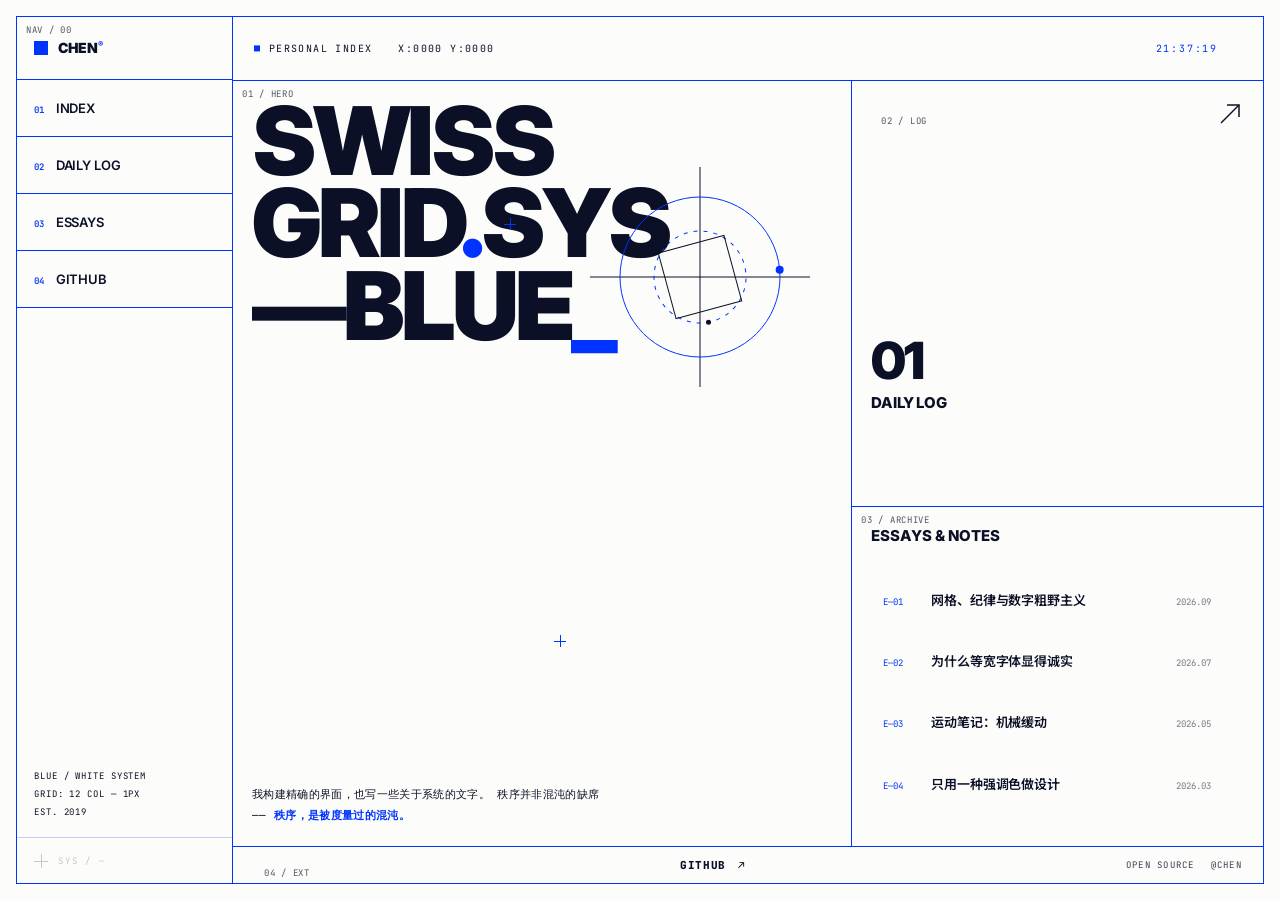
==== index.html @ f245bb9b "Add files via upload" ====
<!DOCTYPE html>
<html lang="zh-CN">
<head>
<meta charset="UTF-8">
<meta name="viewport" content="width=device-width, initial-scale=1.0">
<title>INDEX — BLUE/WHITE SYSTEM</title>
<link rel="preconnect" href="https://fonts.googleapis.com">
<link rel="preconnect" href="https://fonts.gstatic.com" crossorigin>
<link href="https://fonts.googleapis.com/css2?family=Inter:wght@400;600;800;900&family=JetBrains+Mono:wght@400;500;700&family=Noto+Sans+SC:wght@400;500;700&display=swap" rel="stylesheet">
<style>
/* ============ TOKENS ============ */
:root{
  --bg:#FCFCFA;
  --ink:#0B1026;
  --blue:#0033FF;
  --blue-dim:rgba(0,51,255,.08);
  --red:#FF2211;
  --black:#050505;
  --ease-main:cubic-bezier(0.76, 0, 0.24, 1);
  --ease-out:cubic-bezier(0.22, 1, 0.36, 1);
  --ease-mech:cubic-bezier(0.85, 0, 0.15, 1);
  --mono:'JetBrains Mono', ui-monospace, monospace;
  --sans:'Inter', 'Noto Sans SC', 'Helvetica Neue', Helvetica, Arial, sans-serif;
}
*{margin:0;padding:0;box-sizing:border-box;border-radius:0!important;box-shadow:none!important}
html,body{height:100%}
body{
  background:var(--bg);
  color:var(--ink);
  font-family:var(--sans);
  -webkit-font-smoothing:antialiased;
  overflow:hidden;
  height:100vh;
  height:100dvh;
  cursor:crosshair;
}
::selection{background:var(--blue);color:#fff}

/* ============ CURSOR CROSS ============ */
.cursor-cross{
  position:fixed;top:0;left:0;width:18px;height:18px;z-index:999;
  pointer-events:none;opacity:0;transition:opacity .4s var(--ease-out);
}
.cursor-cross svg{width:100%;height:100%;display:block}
body.mouse-live .cursor-cross{opacity:.9}

/* ============ GRID SHELL ============ */
.shell{
  position:fixed;inset:0;
  display:grid;
  grid-template-columns:216px repeat(10,1fr);
  grid-template-rows:64px 1.25fr 1fr 38px;
  padding:16px;
}
.cell{position:relative;padding:20px;overflow:hidden}
.cell::before,.cell::after,
.frame::before,.frame::after{
  content:"";position:absolute;background:var(--blue);z-index:2;pointer-events:none;
}
.cell::before{top:0;left:0;right:0;height:1px;transform:scaleX(0);transform-origin:left center}
.cell::after{top:0;left:0;bottom:0;width:1px;transform:scaleY(0);transform-origin:center top}
.lines-in .cell::before{animation:drawX .7s var(--ease-main) forwards;animation-delay:var(--dx,0s)}
.lines-in .cell::after{animation:drawY .7s var(--ease-main) forwards;animation-delay:var(--dy,.15s)}
@keyframes drawX{to{transform:scaleX(1)}}
@keyframes drawY{to{transform:scaleY(1)}}
.frame{position:fixed;inset:16px;pointer-events:none;z-index:3;display:none}
.frame::before{top:0;right:0;bottom:0;width:1px;transform:scaleY(0);transform-origin:center top;animation:drawY .8s var(--ease-main) 1s forwards}
.frame::after{left:0;right:0;bottom:0;height:1px;transform:scaleX(0);transform-origin:left center;animation:drawX .8s var(--ease-main) 1.1s forwards}
.lines-in .frame{display:block}

/* micro monospace corner tags */
.tag{
  position:absolute;top:8px;left:10px;z-index:4;
  font-family:var(--mono);font-size:9px;letter-spacing:.08em;
  color:var(--ink);opacity:.7;pointer-events:none;text-transform:uppercase;
}
.tag.tr{left:auto;right:10px}
.tag.bl{top:auto;bottom:8px}

/* ============ TEXT REVEAL ============ */
.reveal{display:block;clip-path:inset(0 0 100% 0);transform:translateY(24px);opacity:0}
.lines-in .reveal{animation:revealUp .9s var(--ease-out) forwards;animation-delay:var(--rd,1.1s)}
@keyframes revealUp{to{clip-path:inset(0 0 -10% 0);transform:translateY(0);opacity:1}}

/* ============ SIDEBAR NAV ============ */
.side{grid-column:1/2;grid-row:1/5;display:flex;flex-direction:column;padding:0}
.side-logo{
  height:64px;display:flex;align-items:center;gap:10px;padding:0 18px;
  position:relative;border-bottom:1px solid var(--blue);
}
.side-logo .mark{width:14px;height:14px;background:var(--blue);animation:spin 8s var(--ease-mech) infinite}
@keyframes spin{0%{transform:rotate(0)}50%{transform:rotate(180deg)}100%{transform:rotate(360deg)}}
.side-logo .name{font-weight:900;font-size:14px;letter-spacing:-.02em}
.side-logo .name sup{font-size:8px;color:var(--blue)}
.side nav{flex:1;display:flex;flex-direction:column}
.side nav a,.side nav button{
  position:relative;display:flex;align-items:baseline;gap:12px;
  padding:20px 18px;text-decoration:none;color:var(--ink);
  font-size:13px;font-weight:600;letter-spacing:-.01em;text-transform:uppercase;
  border-bottom:1px solid var(--blue);background-color:transparent;border-top:none;border-left:none;border-right:none;
  cursor:pointer;text-align:left;font-family:var(--sans);
  transition:color .5s var(--ease-main),padding-left .55s var(--ease-main);
}
.side nav a::before,.side nav button::before{
  content:"";position:absolute;inset:0;background:var(--blue);z-index:0;
  clip-path:polygon(0 0,0 0,0 100%,0 100%);
  transition:clip-path .55s var(--ease-main);
}
.side nav a:hover,.side nav button:hover{color:#fff;padding-left:30px}
.side nav a:hover::before,.side nav button:hover::before{clip-path:polygon(0 0,100% 0,100% 100%,0 100%)}
.side nav .n{font-family:var(--mono);font-size:9px;color:var(--blue);position:relative;z-index:1;transition:color .5s var(--ease-main)}
.side nav a:hover .n,.side nav button:hover .n{color:#fff}
.side nav .t{position:relative;z-index:1;flex:1}
.side nav .a{
  position:relative;z-index:1;font-family:var(--mono);font-size:11px;
  transform:translate(-6px,6px);opacity:0;transition:transform .55s var(--ease-main),opacity .4s var(--ease-main);
}
.side nav a:hover .a,.side nav button:hover .a{transform:translate(0,0);opacity:1}
.side-meta{
  padding:16px 18px;font-family:var(--mono);font-size:9px;letter-spacing:.1em;
  line-height:2;text-transform:uppercase;opacity:.55;
}

/* hidden lock trigger — bottom-left corner */
.lock-hidden{
  display:flex;align-items:center;gap:10px;width:100%;
  padding:16px 18px;background:transparent;border:none;border-top:1px solid var(--blue);
  cursor:pointer;opacity:.22;transition:opacity .45s var(--ease-main);
  font-family:var(--mono);font-size:9px;letter-spacing:.2em;color:var(--ink);text-transform:uppercase;
}
.lock-hidden .lh-cross{width:14px;height:14px;position:relative;transition:transform .6s var(--ease-main)}
.lock-hidden .lh-cross::before,.lock-hidden .lh-cross::after{content:"";position:absolute;background:var(--ink)}
.lock-hidden .lh-cross::before{left:50%;top:0;bottom:0;width:1px}
.lock-hidden .lh-cross::after{top:50%;left:0;right:0;height:1px}
.lock-hidden:hover{opacity:1}
.lock-hidden:hover .lh-cross{transform:rotate(45deg)}
.lock-hidden .lh-word::after{content:"SYS / —"}
.lock-hidden:hover .lh-word::after{content:"ENTER?"}

/* ============ HEADER ============ */
.hdr{grid-column:2/12;grid-row:1/2;display:flex;align-items:center;justify-content:space-between;padding:0 22px}
.hdr .h-left{font-family:var(--mono);font-size:10px;letter-spacing:.14em;text-transform:uppercase;display:flex;gap:26px;align-items:center}
.hdr .h-left i{font-style:normal;color:var(--blue)}
.hdr .clock{font-family:var(--mono);font-size:10px;letter-spacing:.18em;color:var(--blue)}
.hdr .sq{width:8px;height:8px;background:var(--blue);display:inline-block;animation:spin 6s var(--ease-mech) infinite}

/* ============ HERO ============ */
.hero{grid-column:2/8;grid-row:2/4;display:flex;flex-direction:column;justify-content:space-between}
.hero h1{
  font-size:clamp(52px,7.4vw,116px);
  font-weight:900;line-height:.87;letter-spacing:-.04em;text-transform:uppercase;
}
.hero h1 .b{color:var(--blue)}
.hero .manifesto{font-family:var(--mono);font-size:11px;line-height:1.9;letter-spacing:.03em;max-width:360px;text-transform:uppercase}
.hero .manifesto b{color:var(--blue)}
.hero-geo{position:absolute;right:5%;top:10%;width:240px;height:240px;z-index:1;pointer-events:none}
.hero-geo svg{width:100%;height:100%;overflow:visible}
.hero .deco-cross{position:absolute;width:12px;height:12px;z-index:1;pointer-events:none;animation:spin 10s linear infinite}
.hero .deco-cross::before,.hero .deco-cross::after{content:"";position:absolute;background:var(--blue)}
.hero .deco-cross::before{left:50%;top:0;bottom:0;width:1px}
.hero .deco-cross::after{top:50%;left:0;right:0;height:1px}

/* ============ MODULE 01 : DAILY LOG ============ */
.mod{cursor:pointer;transition:color .55s var(--ease-main)}
.mod .wipe{
  position:absolute;inset:0;background:var(--blue);z-index:1;
  clip-path:polygon(0 100%,100% 100%,100% 100%,0 100%);
  transition:clip-path .6s var(--ease-main);
}
.mod:hover .wipe{clip-path:polygon(0 0,100% 0,100% 100%,0 100%)}
.mod:hover{color:#fff}
.mod:hover .tag{color:#fff;opacity:.9}
.mod:hover .mod-num{color:#fff}
.mod > *{position:relative;z-index:2}
.mod .mod-num{font-size:clamp(44px,4vw,64px);font-weight:900;letter-spacing:-.04em;line-height:1;transition:color .55s var(--ease-main)}
.mod h2{font-size:15px;font-weight:800;letter-spacing:-.01em;text-transform:uppercase;margin-top:6px}
.mod .preview{
  margin-top:14px;font-family:var(--mono);font-size:10px;line-height:2;letter-spacing:.04em;text-transform:uppercase;
  clip-path:inset(0 0 100% 0);opacity:0;transform:translateY(10px);
  transition:clip-path .55s var(--ease-main) .08s,opacity .5s var(--ease-main) .08s,transform .55s var(--ease-main) .08s;
}
.mod:hover .preview{clip-path:inset(0 0 -10% 0);opacity:.9;transform:translateY(0)}
.mod .preview i{font-style:normal;opacity:.6}
.mod .arrow{position:absolute;right:20px;top:20px;width:26px;height:26px;z-index:2;transition:transform .6s var(--ease-main)}
.mod:hover .arrow{transform:translate(6px,-6px)}
.mod .arrow svg{width:100%;height:100%}
.mod .arrow line,.mod .arrow polyline{stroke:currentColor}
.mod-daily{grid-column:8/12;grid-row:2/3}

/* ============ MODULE 02 : ESSAYS ============ */
.essays{grid-column:8/12;grid-row:3/4;display:flex;flex-direction:column}
.essays h2{font-size:15px;font-weight:800;text-transform:uppercase}
.essays ul{list-style:none;margin-top:12px;flex:1;display:flex;flex-direction:column;justify-content:space-evenly}
.essays li{
  position:relative;display:flex;align-items:baseline;gap:14px;
  padding:9px 12px;cursor:pointer;overflow:hidden;
  transition:transform .55s var(--ease-main);
}
.essays li::before{
  content:"";position:absolute;inset:0;background:var(--blue-dim);
  clip-path:polygon(0 0,0 0,0 100%,0 100%);
  transition:clip-path .5s var(--ease-main);
}
.essays li::after{
  content:"";position:absolute;top:0;bottom:0;right:0;width:6px;background:var(--blue);
  transform:translateX(100%);transition:transform .5s var(--ease-main);
}
.essays li:hover{transform:translateX(14px)}
.essays li:hover::before{clip-path:polygon(0 0,100% 0,100% 100%,0 100%)}
.essays li:hover::after{transform:translateX(0)}
.essays .no{font-family:var(--mono);font-size:9px;color:var(--blue);min-width:34px;position:relative;z-index:1}
.essays .ttl{font-size:13px;font-weight:600;letter-spacing:-.01em;flex:1;white-space:nowrap;overflow:hidden;text-overflow:ellipsis;position:relative;z-index:1}
.essays .dt{font-family:var(--mono);font-size:9px;opacity:.55;position:relative;z-index:1}
.essays .go{
  font-family:var(--mono);font-size:11px;color:var(--blue);position:relative;z-index:1;
  transform:translateX(8px);opacity:0;transition:transform .5s var(--ease-main),opacity .4s var(--ease-main);
}
.essays li:hover .go{transform:translateX(0);opacity:1}

/* ============ FOOTER : slim GitHub strip ============ */
.ftr{
  grid-column:2/12;grid-row:4/5;display:flex;align-items:center;justify-content:space-between;
  padding:0 22px;cursor:pointer;position:relative;overflow:hidden;
  text-decoration:none;color:var(--ink);transition:color .5s var(--ease-main);
}
.ftr .wipe{
  position:absolute;inset:0;background:var(--blue);z-index:1;
  clip-path:polygon(0 0,0 0,0 100%,0 100%);
  transition:clip-path .6s var(--ease-main);
}
.ftr:hover .wipe{clip-path:polygon(0 0,100% 0,100% 100%,0 100%)}
.ftr:hover{color:#fff}
.ftr:hover .tag{color:#fff}
.ftr > *{position:relative;z-index:2}
.ftr .gh-label{font-weight:800;font-size:11px;letter-spacing:.06em;text-transform:uppercase;font-family:var(--mono);display:flex;align-items:center;gap:12px}
.ftr .gh-meta{font-family:var(--mono);font-size:9px;letter-spacing:.14em;text-transform:uppercase;display:flex;align-items:center;gap:16px;opacity:.8}
.ftr .f-arrow{display:inline-block;transition:transform .55s var(--ease-main)}
.ftr:hover .f-arrow{transform:translate(6px,-6px)}

/* cell pulse feedback for nav jumps */
.cell.pulse{animation:cellPulse 1s var(--ease-out)}
@keyframes cellPulse{0%{background:rgba(0,51,255,.14)}100%{background:transparent}}

/* ============ READER OVERLAY (articles) ============ */
.reader{
  position:fixed;inset:0;z-index:60;background:var(--bg);
  clip-path:inset(0 0 0 100%);visibility:hidden;
  transition:clip-path .75s var(--ease-main),visibility 0s .75s;
}
.reader.open{clip-path:inset(0 0 0 0);visibility:visible;transition:clip-path .75s var(--ease-main)}
.reader-skel{position:absolute;inset:0;pointer-events:none;opacity:.35}
.reader-skel .v{position:absolute;top:0;bottom:0;width:1px;background:var(--blue);opacity:.25}
.reader-close{
  position:absolute;top:26px;right:30px;z-index:3;background:transparent;border:1px solid var(--blue);
  color:var(--ink);font-family:var(--mono);font-size:10px;letter-spacing:.25em;text-transform:uppercase;
  padding:12px 22px;cursor:pointer;overflow:hidden;transition:color .5s var(--ease-main);
}
.reader-close::before{
  content:"";position:absolute;inset:0;background:var(--blue);z-index:-1;
  clip-path:polygon(100% 0,100% 0,100% 100%,100% 100%);
  transition:clip-path .5s var(--ease-main);
}
.reader-close:hover{color:#fff}
.reader-close:hover::before{clip-path:polygon(0 0,100% 0,100% 100%,0 100%)}
.reader-inner{
  position:relative;z-index:2;height:100%;overflow-y:auto;
  display:grid;grid-template-columns:minmax(180px,300px) minmax(0,720px);
  gap:60px;justify-content:center;padding:110px 40px 80px;
}
.reader-meta{position:sticky;top:0;align-self:start;font-family:var(--mono);font-size:10px;letter-spacing:.12em;text-transform:uppercase;line-height:2.4}
.reader-meta .rm-no{font-size:30px;font-weight:700;color:var(--blue);letter-spacing:-.02em;display:block;margin-bottom:14px}
.reader-meta .rm-row{border-top:1px solid var(--blue);padding-top:6px;margin-top:6px}
.reader-meta .rm-row span{opacity:.5;display:block;font-size:8px}
.reader-body h1{
  font-size:clamp(34px,4vw,56px);font-weight:900;line-height:1.02;letter-spacing:-.035em;
  text-transform:uppercase;margin-bottom:36px;
}
.reader-body h1 em{font-style:normal;color:var(--blue)}
.reader-body p{font-size:15px;line-height:2.05;margin-bottom:26px;max-width:640px}
.reader-body p::first-letter{font-weight:800;color:var(--blue)}
.reader-body .end-mark{
  margin-top:44px;font-family:var(--mono);font-size:10px;letter-spacing:.3em;
  color:var(--blue);text-transform:uppercase;display:flex;align-items:center;gap:14px;
}
.reader-body .end-mark::before{content:"";width:40px;height:1px;background:var(--blue)}

/* ============ CLASSIFIED OVERLAY (red/black inner world) ============ */
.overlay{position:fixed;inset:0;z-index:50;pointer-events:none;visibility:hidden}
.overlay.open{pointer-events:auto;visibility:visible}
.door{position:absolute;left:0;right:0;height:50.5%;background:var(--black);z-index:2}
.door.top{top:0;transform:translateY(-101%)}
.door.bot{bottom:0;transform:translateY(101%)}
.overlay.open .door.top{transform:translateY(0);transition:transform .7s var(--ease-mech)}
.overlay.open .door.bot{transform:translateY(0);transition:transform .7s var(--ease-mech)}
.overlay.unlocked .door.top{transform:translateY(-101%);transition:transform .8s var(--ease-mech) .25s}
.overlay.unlocked .door.bot{transform:translateY(101%);transition:transform .8s var(--ease-mech) .25s}

.terminal{
  position:absolute;inset:0;z-index:3;display:flex;flex-direction:column;
  align-items:center;justify-content:center;gap:34px;color:#F4F4F0;
  opacity:0;transition:opacity .5s var(--ease-out) .45s;
}
.overlay.open .terminal{opacity:1}
.overlay.unlocked .terminal{opacity:0;visibility:hidden;pointer-events:none;transition:opacity .3s var(--ease-main) 0s,visibility 0s .3s}
.term-head{font-family:var(--mono);font-size:10px;letter-spacing:.35em;text-transform:uppercase;color:#666}
.term-head i{font-style:normal;color:var(--red)}
.pw-wrap{display:flex;align-items:flex-end;gap:18px}
.pw{
  background:transparent;border:none;border-bottom:1px solid #444;outline:none;
  color:#F4F4F0;font-family:var(--mono);font-size:30px;letter-spacing:.6em;
  width:270px;text-align:center;padding:6px 0;caret-color:var(--red);
  transition:border-color .4s var(--ease-main);
}
.pw:focus{border-color:#F4F4F0}
.pw::placeholder{color:#333;letter-spacing:.3em;font-size:14px}
.term-btn{
  background:transparent;border:1px solid #444;color:#F4F4F0;
  font-family:var(--mono);font-size:10px;letter-spacing:.25em;text-transform:uppercase;
  padding:12px 22px;cursor:pointer;
  transition:background-color .45s var(--ease-main),color .45s var(--ease-main),border-color .45s var(--ease-main);
}
.term-btn:hover{background:#F4F4F0;color:var(--black);border-color:#F4F4F0}
.term-msg{font-family:var(--mono);font-size:10px;letter-spacing:.2em;height:14px;color:var(--red);text-transform:uppercase}
.terminal.error{animation:shake .5s var(--ease-main)}
.terminal.error::before{
  content:"";position:absolute;inset:0;background:var(--red);opacity:0;
  animation:flash .5s var(--ease-main);pointer-events:none;z-index:-1;
}
.terminal.error .pw{border-color:var(--red)}
@keyframes shake{0%,100%{transform:translateX(0)}15%{transform:translateX(-18px)}30%{transform:translateX(14px)}45%{transform:translateX(-10px)}60%{transform:translateX(7px)}75%{transform:translateX(-4px)}90%{transform:translateX(2px)}}
@keyframes flash{0%{opacity:.22}100%{opacity:0}}

/* ============ SANCTUM (red on black) ============ */
.sanctum{
  position:absolute;inset:0;z-index:1;background:var(--black);color:#F4F4F0;
  display:flex;flex-direction:column;align-items:center;justify-content:center;gap:44px;
}
.sanctum-grid{position:absolute;inset:0;pointer-events:none;opacity:.16}
.sanctum-grid .v{position:absolute;top:0;bottom:0;width:1px;background:var(--red)}
.sanctum-grid .h{position:absolute;left:0;right:0;height:1px;background:var(--red)}
.payload{
  font-family:var(--mono);font-size:clamp(12px,1.6vw,17px);letter-spacing:.4em;
  text-transform:uppercase;text-align:center;line-height:2.2;position:relative;z-index:2;
}
.payload b{color:var(--red);font-weight:500}
.sanctum .cross{position:absolute;width:14px;height:14px;z-index:1;opacity:.6;animation:spin 12s linear infinite}
.sanctum .cross::before,.sanctum .cross::after{content:"";position:absolute;background:var(--red)}
.sanctum .cross::before{left:50%;top:0;bottom:0;width:1px}
.sanctum .cross::after{top:50%;left:0;right:0;height:1px}
.exit-btn{
  position:relative;z-index:2;background:transparent;border:1px solid #444;color:#F4F4F0;
  font-family:var(--mono);font-size:10px;letter-spacing:.25em;text-transform:uppercase;
  padding:14px 30px;cursor:pointer;overflow:hidden;
  transition:color .5s var(--ease-main),border-color .5s var(--ease-main);
}
.exit-btn::before{
  content:"";position:absolute;inset:0;background:var(--red);z-index:-1;
  clip-path:polygon(0 100%,100% 100%,100% 100%,0 100%);
  transition:clip-path .55s var(--ease-main);
}
.exit-btn:hover{color:var(--black);border-color:var(--red)}
.exit-btn:hover::before{clip-path:polygon(0 0,100% 0,100% 100%,0 100%)}

/* ============ RESPONSIVE ============ */
@media (max-width:900px){
  body{overflow:auto;height:auto}
  .shell{position:static;display:flex;flex-direction:column;min-height:100vh}
  .cell{min-height:170px}
  .side{min-height:0}
  .side nav a,.side nav button{padding:14px 18px}
  .hdr{min-height:64px}
  .hero{min-height:55vh}
  .ftr{min-height:38px}
  .hero-geo{width:130px;height:130px;right:4%;top:8%}
  .pw{width:200px;font-size:22px}
  .reader-inner{grid-template-columns:1fr;padding:100px 24px 60px;gap:30px}
  .cursor-cross{display:none}
}
</style>
</head>
<body>

<!-- cursor crosshair -->
<div class="cursor-cross" id="cursorCross">
  <svg viewBox="0 0 18 18"><line x1="9" y1="0" x2="9" y2="18" stroke="#0033FF" stroke-width="1"/><line x1="0" y1="9" x2="18" y2="9" stroke="#0033FF" stroke-width="1"/></svg>
</div>

<div class="frame"></div>

<main class="shell" id="shell">

  <!-- SIDEBAR NAV -->
  <aside class="cell side" style="--dx:.05s;--dy:.05s">
    <span class="tag">NAV / 00</span>
    <div class="side-logo reveal" style="--rd:1.15s">
      <span class="mark"></span>
      <span class="name">CHEN<sup>®</sup></span>
    </div>
    <nav>
      <a href="#" data-target="heroCell" class="reveal" style="--rd:1.25s"><span class="n">01</span><span class="t">Index</span><span class="a">→</span></a>
      <a href="#" data-target="dailyCell" class="reveal" style="--rd:1.35s"><span class="n">02</span><span class="t">Daily Log</span><span class="a">→</span></a>
      <a href="#" data-target="essaysCell" class="reveal" style="--rd:1.45s"><span class="n">03</span><span class="t">Essays</span><span class="a">→</span></a>
      <a href="https://github.com" target="_blank" rel="noopener" class="reveal" style="--rd:1.55s"><span class="n">04</span><span class="t">GitHub</span><span class="a">↗</span></a>
    </nav>
    <div class="side-meta reveal" style="--rd:1.7s">BLUE / WHITE SYSTEM<br>GRID: 12 COL — 1PX<br>EST. 2019</div>
    <!-- hidden inner-world entrance, bottom-left corner -->
    <button class="lock-hidden" id="lockHidden" title="">
      <span class="lh-cross"></span><span class="lh-word"></span>
    </button>
  </aside>

  <!-- HEADER -->
  <header class="cell hdr" style="--dx:.15s;--dy:.15s">
    <div class="h-left reveal" style="--rd:1.2s">
      <span><i>■</i> PERSONAL INDEX</span>
      <span id="coord">X:0000 Y:0000</span>
    </div>
    <div style="display:flex;align-items:center;gap:16px">
      <span class="clock reveal" style="--rd:1.35s" id="clock">00:00:00</span>
      <span class="sq reveal" style="--rd:1.45s"></span>
    </div>
  </header>

  <!-- HERO -->
  <section class="cell hero" id="heroCell" style="--dx:.3s;--dy:.3s">
    <span class="tag">01 / HERO</span>
    <span class="deco-cross" style="left:44%;top:18%"></span>
    <span class="deco-cross" style="left:52%;bottom:26%;animation-duration:14s;animation-direction:reverse"></span>

    <div class="hero-geo" id="geo">
      <svg viewBox="0 0 240 240">
        <g id="geoCross" stroke="#0B1026" stroke-width="1">
          <line x1="120" y1="10" x2="120" y2="230"/>
          <line x1="10" y1="120" x2="230" y2="120"/>
        </g>
        <circle id="geoCircle" cx="120" cy="120" r="80" fill="none" stroke="#0033FF" stroke-width="1"/>
        <circle id="geoCircle2" cx="120" cy="120" r="46" fill="none" stroke="#0033FF" stroke-width="1" stroke-dasharray="4 6"/>
        <circle id="geoDot" cx="120" cy="40" r="4" fill="#0033FF"/>
        <circle id="geoDot2" cx="120" cy="40" r="2.5" fill="#0B1026"/>
        <rect id="geoSq" x="86" y="86" width="68" height="68" fill="none" stroke="#0B1026" stroke-width="1"/>
      </svg>
    </div>

    <h1>
      <span class="reveal" style="--rd:1.25s">SWISS</span>
      <span class="reveal" style="--rd:1.37s">GRID<span class="b">.</span>SYS</span>
      <span class="reveal" style="--rd:1.49s">—BLUE<span class="b">_</span></span>
    </h1>
    <p class="manifesto reveal" style="--rd:1.75s">
      我构建精确的界面，也写一些关于系统的文字。
      秩序并非混沌的缺席 —— <b>秩序，是被度量过的混沌。</b>
    </p>
  </section>

  <!-- MODULE 01 : DAILY LOG -->
  <section class="cell mod mod-daily" id="dailyCell" style="--dx:.45s;--dy:.45s">
    <div class="wipe"></div>
    <span class="tag">02 / LOG</span>
    <div class="arrow">
      <svg viewBox="0 0 26 26" fill="none">
        <line x1="3" y1="23" x2="21" y2="5" stroke-width="1.5"/>
        <polyline points="9,5 21,5 21,17" stroke-width="1.5"/>
      </svg>
    </div>
    <div style="position:absolute;bottom:20px;left:20px;right:20px">
      <div class="mod-num">01</div>
      <h2>Daily Log</h2>
      <div class="preview">
        <i>10.21</i> — 重构了网格系统，删掉了所有圆角<br>
        <i>10.19</i> — 雨。读 Müller-Brockmann 第三章<br>
        <i>10.15</i> — 给缓动曲线找到了完美参数
      </div>
    </div>
  </section>

  <!-- MODULE 02 : ESSAYS -->
  <section class="cell essays" id="essaysCell" style="--dx:.6s;--dy:.6s">
    <span class="tag">03 / ARCHIVE</span>
    <h2 class="reveal" style="--rd:1.6s">Essays &amp; Notes</h2>
    <ul id="essayList">
      <li class="reveal" style="--rd:1.75s" data-essay="0"><span class="no">E—01</span><span class="ttl">网格、纪律与数字粗野主义</span><span class="dt">2026.09</span><span class="go">→</span></li>
      <li class="reveal" style="--rd:1.85s" data-essay="1"><span class="no">E—02</span><span class="ttl">为什么等宽字体显得诚实</span><span class="dt">2026.07</span><span class="go">→</span></li>
      <li class="reveal" style="--rd:1.95s" data-essay="2"><span class="no">E—03</span><span class="ttl">运动笔记：机械缓动</span><span class="dt">2026.05</span><span class="go">→</span></li>
      <li class="reveal" style="--rd:2.05s" data-essay="3"><span class="no">E—04</span><span class="ttl">只用一种强调色做设计</span><span class="dt">2026.03</span><span class="go">→</span></li>
    </ul>
  </section>

  <!-- FOOTER : slim GitHub strip -->
  <a class="cell ftr" href="https://github.com" target="_blank" rel="noopener" style="--dx:.75s;--dy:.75s">
    <div class="wipe"></div>
    <span class="tag">04 / EXT</span>
    <span class="gh-label">GITHUB <span class="f-arrow">↗</span></span>
    <span class="gh-meta"><span>OPEN SOURCE</span><span>@CHEN</span></span>
  </a>

</main>

<!-- ============ ARTICLE READER ============ -->
<div class="reader" id="reader">
  <div class="reader-skel" id="readerSkel"></div>
  <button class="reader-close" id="readerClose">← Index</button>
  <div class="reader-inner">
    <aside class="reader-meta">
      <span class="rm-no" id="rmNo">E—01</span>
      <div class="rm-row"><span>DATE</span><b id="rmDate">2026.09</b></div>
      <div class="rm-row"><span>CAT</span><b id="rmCat">DESIGN</b></div>
      <div class="rm-row"><span>READ</span><b id="rmRead">4 MIN</b></div>
    </aside>
    <article class="reader-body">
      <h1 id="rbTitle"></h1>
      <div id="rbBody"></div>
      <div class="end-mark">END OF DOCUMENT</div>
    </article>
  </div>
</div>

<!-- ============ CLASSIFIED OVERLAY ============ -->
<div class="overlay" id="overlay">
  <div class="sanctum">
    <div class="sanctum-grid" id="sanctumGrid"></div>
    <span class="cross" style="top:16px;left:16px"></span>
    <span class="cross" style="top:16px;right:16px;animation-direction:reverse"></span>
    <span class="cross" style="bottom:16px;left:16px;animation-direction:reverse"></span>
    <span class="cross" style="bottom:16px;right:16px"></span>
    <div class="payload">[ INSIDE LAYER // <b>AWAITING PAYLOAD</b> ]</div>
    <button class="exit-btn" id="exitBtn">← Return to Surface</button>
  </div>
  <div class="door top"></div>
  <div class="door bot"></div>
  <div class="terminal" id="terminal">
    <div class="term-head">RESTRICTED AREA <i>//</i> ENTER PASSCODE</div>
    <div class="pw-wrap">
      <input class="pw" id="pw" type="password" maxlength="8" placeholder="····" autocomplete="off">
      <button class="term-btn" id="unlockBtn">Unlock</button>
    </div>
    <div class="term-msg" id="termMsg"></div>
  </div>
</div>

<script>
/* ============ ENTRANCE ============ */
requestAnimationFrame(()=>requestAnimationFrame(()=>{
  document.body.classList.add('lines-in');
}));

/* ============ CLOCK ============ */
const clockEl = document.getElementById('clock');
setInterval(()=>{
  const d = new Date();
  clockEl.textContent = [d.getHours(),d.getMinutes(),d.getSeconds()].map(n=>String(n).padStart(2,'0')).join(':');
}, 1000);

/* ============ CURSOR CROSSHAIR + COORDS ============ */
const cursorCross = document.getElementById('cursorCross');
const coordTag = document.getElementById('coord');
let cmx = innerWidth/2, cmy = innerHeight/2, ccx = cmx, ccy = cmy, crot = 0;
window.addEventListener('mousemove', e => {
  cmx = e.clientX; cmy = e.clientY;
  document.body.classList.add('mouse-live');
  coordTag.textContent = 'X:' + String(e.clientX).padStart(4,'0') + ' Y:' + String(e.clientY).padStart(4,'0');
});

/* ============ HERO GEOMETRY ============ */
const geoCross = document.getElementById('geoCross');
const geoCircle = document.getElementById('geoCircle');
const geoCircle2 = document.getElementById('geoCircle2');
const geoDot = document.getElementById('geoDot');
const geoDot2 = document.getElementById('geoDot2');
const geoSq = document.getElementById('geoSq');
let mx = 0, my = 0, pcx = 0, pcy = 0, rot = 0, rotT = 0;
window.addEventListener('mousemove', e => {
  mx = (e.clientX / innerWidth - .5) * 2;
  my = (e.clientY / innerHeight - .5) * 2;
  rotT = mx * 40;
});
(function tick(){
  /* cursor cross lerp follow + velocity tilt */
  const ddx = cmx - ccx, ddy = cmy - ccy;
  ccx += ddx * .16; ccy += ddy * .16;
  crot += ((Math.max(-45, Math.min(45, ddx * .6))) - crot) * .1;
  cursorCross.style.transform = 'translate(' + (ccx - 9) + 'px,' + (ccy - 9) + 'px) rotate(' + crot + 'deg)';

  /* hero parallax */
  pcx += (mx - pcx) * .06;
  pcy += (my - pcy) * .06;
  rot += (rotT - rot) * .05;
  const t = performance.now() / 1000;
  geoCross.setAttribute('transform', 'rotate(' + rot + ' 120 120) translate(' + pcx*10 + ' ' + pcy*10 + ')');
  geoCircle.setAttribute('transform', 'translate(' + pcx*-16 + ' ' + pcy*-16 + ')');
  geoCircle2.setAttribute('transform', 'rotate(' + (t*18 % 360) + ' 120 120) translate(' + pcx*8 + ' ' + pcy*8 + ')');
  geoSq.setAttribute('transform', 'rotate(' + (-rot*.6 + t*6) + ' 120 120) translate(' + pcx*20 + ' ' + pcy*20 + ')');
  const a1 = t + pcx * 2;
  geoDot.setAttribute('cx', 120 + Math.cos(a1) * 80);
  geoDot.setAttribute('cy', 120 + Math.sin(a1) * 80);
  const a2 = -t * 1.4;
  geoDot2.setAttribute('cx', 120 + Math.cos(a2) * 46);
  geoDot2.setAttribute('cy', 120 + Math.sin(a2) * 46);
  requestAnimationFrame(tick);
})();

/* ============ NAV JUMP (pulse target cell) ============ */
document.querySelectorAll('.side nav a[data-target]').forEach(a => {
  a.addEventListener('click', e => {
    e.preventDefault();
    const el = document.getElementById(a.dataset.target);
    el.classList.remove('pulse'); void el.offsetWidth; el.classList.add('pulse');
    el.scrollIntoView({behavior:'smooth', block:'center'});
  });
});

/* ============ ARTICLES ============ */
const ARTICLES = [
  {
    no:'E—01', date:'2026.09', cat:'DESIGN', read:'4 MIN',
    title:'网格、纪律与<em>数字粗野主义</em>',
    body:[
      '网格不是装饰，它是一种世界观。当 Müller-Brockmann 在苏黎世写下《平面设计中的网格系统》时，他谈论的其实不是版式，而是诚实：内容被放置在它应该在的位置，不多一寸，不少一寸。',
      '数字粗野主义继承了这种精神，但剥掉了它的礼貌。1px 的实线、裸露的结构、拒绝圆角与阴影——这些不是一种“风格选择”，而是一种表态：界面不需要伪装成别的东西。',
      '在屏幕上，网格线同时是骨骼与皮肤。它划分空间，也构成空间本身。当你能看到一个页面的全部结构线时，你与设计者之间就没有秘密了。'
    ]
  },
  {
    no:'E—02', date:'2026.07', cat:'TYPE', read:'3 MIN',
    title:'为什么<em>等宽字体</em>显得诚实',
    body:[
      '等宽字体诞生于机械的限制：打字机的字锤每次前进相同的距离，字母 i 与 m 占据同样的宽度。这种限制意外地生产了一种美学——每个字符都被平等对待。',
      '比例字体为了阅读效率而优化，等宽字体则拒绝优化。它慢、笨、占用空间，但正因如此，它看起来像数据本身，而不是经过包装的观点。终端、日志、坐标、编号——所有声称自己是“原始信息”的东西都使用等宽字体。',
      '在一个充斥着精心排版的内容农场里，等宽字体是一种沉默的抗议：我不说服你，我只陈列事实。'
    ]
  },
  {
    no:'E—03', date:'2026.05', cat:'MOTION', read:'5 MIN',
    title:'运动笔记：<em>机械缓动</em>',
    body:[
      'linear 是动效的死亡。现实世界没有任何东西匀速运动——门被推开时先快后慢，机械臂在到达目标前会减速制动。匀速的动画之所以让人不适，是因为它在物理上不可能存在。',
      'cubic-bezier(0.85, 0, 0.15, 1) 这类曲线的魅力在于它的不对称：前半段极快启动，像蓄能后的释放；后半段极其细腻地刹车，像精密机械的阻尼器。快是态度，慢是尊严。',
      '时长同样是语言。0.2 秒是反馈，0.6 秒是过渡，超过 1 秒就是表演。界面动效应该像一位沉默高效的侍者——你注意到一切井然有序，却几乎想不起它是如何发生的。'
    ]
  },
  {
    no:'E—04', date:'2026.03', cat:'DESIGN', read:'3 MIN',
    title:'只用<em>一种强调色</em>做设计',
    body:[
      '限制是设计最好的催化剂。当你只允许自己使用一种强调色时，每一次使用都必须经过审判：这个元素配得上它吗？',
      '单一强调色的力量来自稀缺。满眼蓝色的页面里，蓝色什么都不是；但在黑白的荒原上，一块 6px 的蓝色矩形就是一面旗帜。强调色的价值不取决于色相，而取决于它出现的频率。',
      '这也是瑞士风格的核心纪律：层级关系不靠堆砌效果，而靠克制。网格线、字号对比、留白与唯一的一块颜色——四样东西足以建造任何界面。'
    ]
  }
];

const reader = document.getElementById('reader');
document.querySelectorAll('#essayList li').forEach(li => {
  li.addEventListener('click', () => {
    const a = ARTICLES[+li.dataset.essay];
    document.getElementById('rmNo').textContent = a.no;
    document.getElementById('rmDate').textContent = a.date;
    document.getElementById('rmCat').textContent = a.cat;
    document.getElementById('rmRead').textContent = a.read;
    document.getElementById('rbTitle').innerHTML = a.title;
    document.getElementById('rbBody').innerHTML = a.body.map(p => '<p>' + p + '</p>').join('');
    reader.classList.add('open');
    reader.querySelector('.reader-inner').scrollTop = 0;
  });
});
function closeReader(){ reader.classList.remove('open'); }
document.getElementById('readerClose').addEventListener('click', closeReader);

/* reader skeleton grid */
const rs = document.getElementById('readerSkel');
for(let i = 1; i < 12; i++){
  const v = document.createElement('div'); v.className = 'v';
  v.style.left = (i/12*100) + '%'; rs.appendChild(v);
}

/* ============ CLASSIFIED OVERLAY ============ */
const overlay = document.getElementById('overlay');
const terminal = document.getElementById('terminal');
const pw = document.getElementById('pw');
const termMsg = document.getElementById('termMsg');
const PASSCODE = '2026';

document.getElementById('lockHidden').addEventListener('click', () => {
  overlay.classList.remove('unlocked');
  overlay.classList.add('open');
  pw.value = ''; termMsg.textContent = '';
  setTimeout(()=>pw.focus(), 700);
});

function attempt(){
  if(pw.value === PASSCODE){
    termMsg.textContent = 'ACCESS GRANTED — OPENING LAYER';
    termMsg.style.color = '#F4F4F0';
    setTimeout(()=>overlay.classList.add('unlocked'), 350);
  } else {
    termMsg.textContent = 'ACCESS DENIED — INVALID PASSCODE';
    termMsg.style.color = '#FF2211';
    terminal.classList.remove('error');
    void terminal.offsetWidth;
    terminal.classList.add('error');
    pw.value = '';
    setTimeout(()=>terminal.classList.remove('error'), 550);
  }
}
document.getElementById('unlockBtn').addEventListener('click', attempt);
pw.addEventListener('keydown', e => { if(e.key === 'Enter') attempt(); });

document.getElementById('exitBtn').addEventListener('click', () => {
  overlay.classList.remove('unlocked');   /* doors slide shut over sanctum */
  setTimeout(()=>{
    overlay.classList.remove('open');     /* then doors retract */
    pw.value = ''; termMsg.textContent = '';
  }, 850);
});

/* sanctum grid skeleton */
const sg = document.getElementById('sanctumGrid');
for(let i = 1; i < 12; i++){
  const v = document.createElement('div'); v.className = 'v';
  v.style.left = (i/12*100) + '%'; sg.appendChild(v);
}
[20, 50, 80].forEach(p => {
  const h = document.createElement('div'); h.className = 'h';
  h.style.top = p + '%'; sg.appendChild(h);
});

/* ESC closes whatever is open */
window.addEventListener('keydown', e => {
  if(e.key !== 'Escape') return;
  if(reader.classList.contains('open')){ closeReader(); return; }
  if(overlay.classList.contains('open')){
    overlay.classList.remove('unlocked');
    setTimeout(()=>overlay.classList.remove('open'), 850);
  }
});
</script>
</body>
</html>
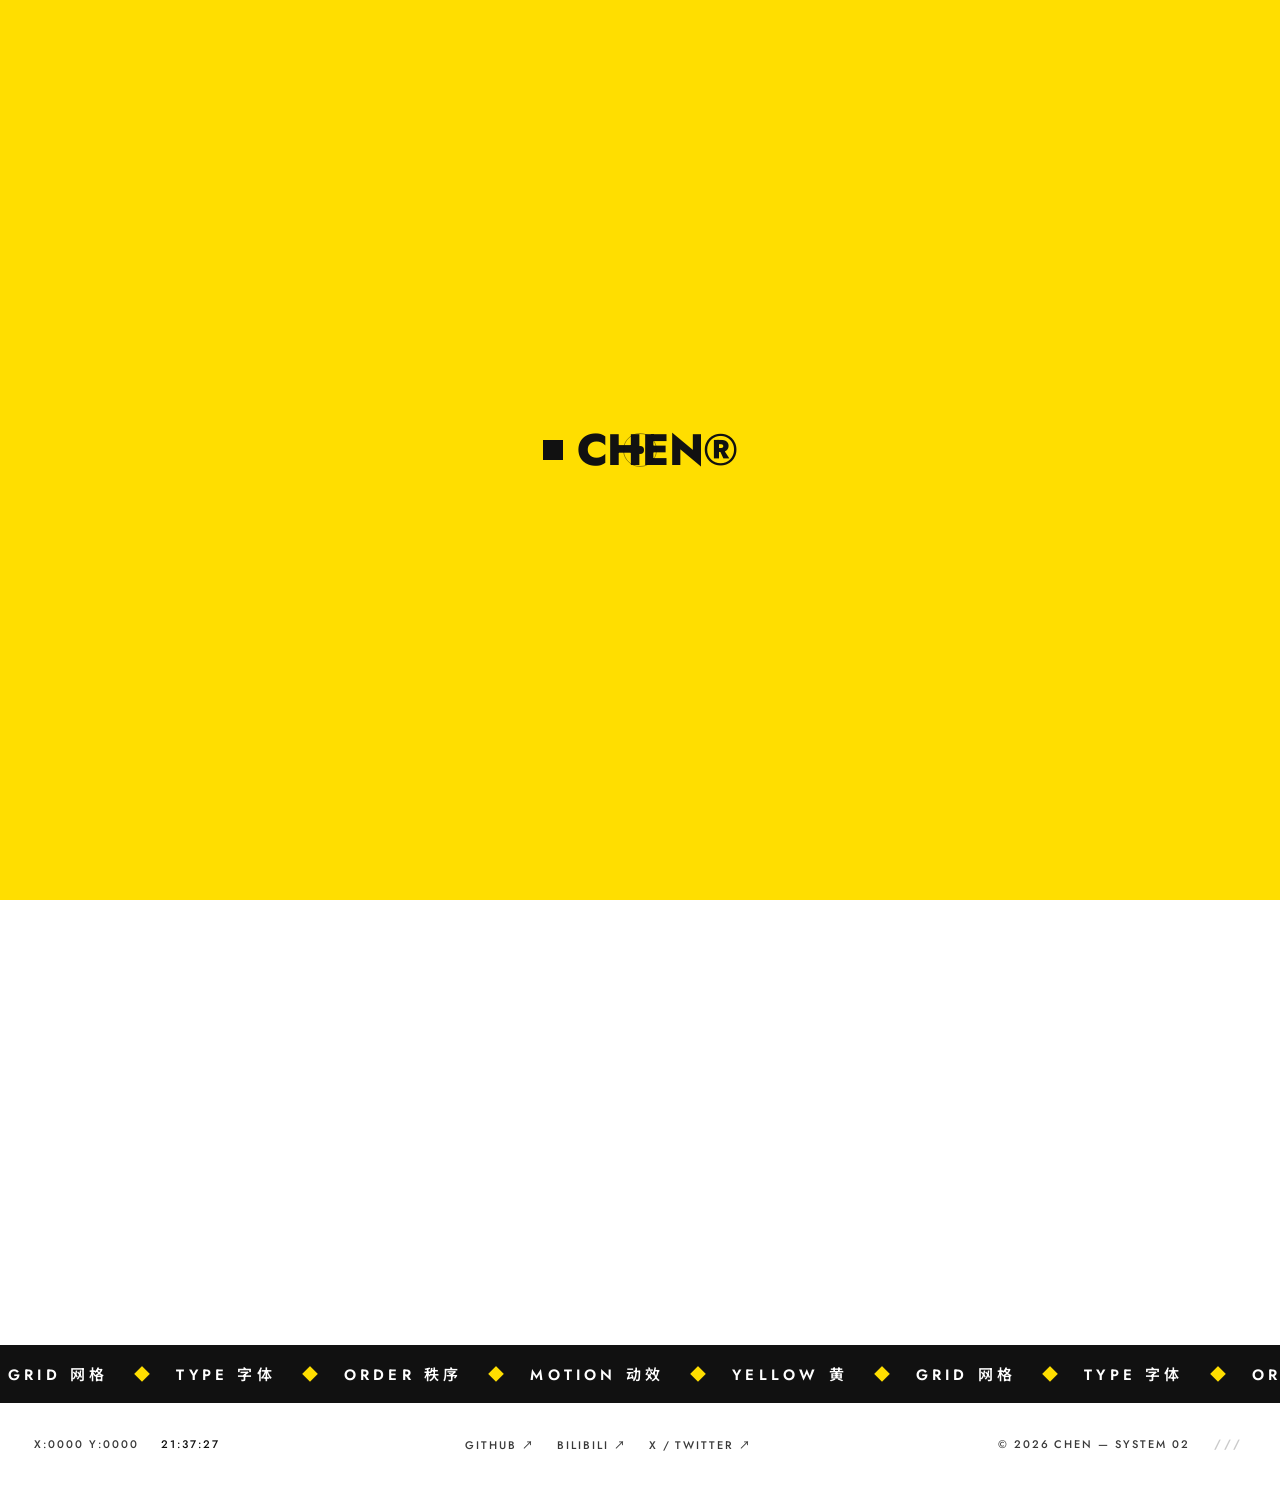
==== commit 01720c63: "Add files via upload" ====
--- a/index.html
+++ b/index.html
@@ -1,737 +1,831 @@
 <!DOCTYPE html>
-<html lang="zh-CN">
-<head>
-<meta charset="UTF-8">
-<meta name="viewport" content="width=device-width, initial-scale=1.0">
-<title>INDEX — BLUE/WHITE SYSTEM</title>
-<link rel="preconnect" href="https://fonts.googleapis.com">
-<link rel="preconnect" href="https://fonts.gstatic.com" crossorigin>
-<link href="https://fonts.googleapis.com/css2?family=Inter:wght@400;600;800;900&family=JetBrains+Mono:wght@400;500;700&family=Noto+Sans+SC:wght@400;500;700&display=swap" rel="stylesheet">
-<style>
-/* ============ TOKENS ============ */
+<html data-page-node-id="HC0nZOIQZ42xE149dkqRq4" class="no-js" lang="zh-CN">
+<head data-page-node-id="m9Wfjqn5OFNAilILZQNRhR">
+<script data-page-node-id="07v42iReeF0N6QMrPt7yUI" src="/page/page_comm/inject.js"></script>
+<meta data-page-node-id="R5jd8SmVOOLhlIbWISxjw3" charset="UTF-8">
+<script data-page-node-id="MSPCq6DZIjIuiQFHVVBDSI" data-pnid-children="5y0EpGUFhId5Ix4cbVOQzM">document.documentElement.className=document.documentElement.className.replace('no-js','js');try{if(!sessionStorage.getItem('chen_pre'))document.documentElement.className+=' pre';}catch(e){document.documentElement.className+=' pre';}</script>
+<meta data-page-node-id="biiOBYNsnBKQLpCv4LOs3i" content="width=device-width, initial-scale=1.0" name="viewport">
+<title data-page-node-id="1HjN3nROjGuszf9msFL4PF" data-pnid-children="7wORtxiq4lFKvmshAGV3dx">CHEN'S SPACE — SYSTEM 02</title>
+<link data-page-node-id="Qt8cht3ADMIStLqtnAx5l8" href="https://fonts.googleapis.com" rel="preconnect">
+<link data-page-node-id="rgc87K4jd36Dojdv3ldWpY" crossorigin href="https://fonts.gstatic.com" rel="preconnect">
+<link data-page-node-id="3SrbbdhSyInGSwFD4O02z0" href="https://fonts.googleapis.com/css2?family=Jost:wght@400;500;600;700;800&family=Instrument+Sans:wght@400;500;600&family=Noto+Sans+SC:wght@400;500;700&display=swap" rel="stylesheet">
+<style data-page-node-id="cpI80zJBj4R8VM7Ip5rP83" data-pnid-children="TezHiPEUlrBx0gl6RiQM8f">
+/* ================= TOKENS ================= */
 :root{
-  --bg:#FCFCFA;
-  --ink:#0B1026;
-  --blue:#0033FF;
-  --blue-dim:rgba(0,51,255,.08);
-  --red:#FF2211;
-  --black:#050505;
-  --ease-main:cubic-bezier(0.76, 0, 0.24, 1);
-  --ease-out:cubic-bezier(0.22, 1, 0.36, 1);
-  --ease-mech:cubic-bezier(0.85, 0, 0.15, 1);
-  --mono:'JetBrains Mono', ui-monospace, monospace;
-  --sans:'Inter', 'Noto Sans SC', 'Helvetica Neue', Helvetica, Arial, sans-serif;
-}
-*{margin:0;padding:0;box-sizing:border-box;border-radius:0!important;box-shadow:none!important}
-html,body{height:100%}
+  --bg:#FFFFFF;
+  --paper:#F9F9F9;
+  --ink:#111111;
+  --accent:#FFDE00;
+  --muted:#A4A4A4;
+  --line:#E3E3E3;
+  --pre-bg:#E3E3E3;
+  --disp:'Jost','Noto Sans SC',sans-serif;
+  --sans:'Instrument Sans','Noto Sans SC',sans-serif;
+  --ease:cubic-bezier(0.76,0,0.24,1);
+  --ease-out:cubic-bezier(0.22,1,0.36,1);
+  --mouse-x:50%;
+  --mouse-y:50%;
+  --glow-x:75%;
+  --glow-y:50%;
+  --glow-x2:15%;
+  --glow-y2:75%;
+}
+*{margin:0;padding:0;box-sizing:border-box;-webkit-tap-highlight-color:transparent}
+html{scrollbar-width:none;-ms-overflow-style:none}
+::-webkit-scrollbar{display:none}
+html,body{background:var(--bg);color:var(--ink)}
 body{
-  background:var(--bg);
-  color:var(--ink);
   font-family:var(--sans);
   -webkit-font-smoothing:antialiased;
-  overflow:hidden;
-  height:100vh;
-  height:100dvh;
-  cursor:crosshair;
-}
-::selection{background:var(--blue);color:#fff}
-
-/* ============ CURSOR CROSS ============ */
-.cursor-cross{
-  position:fixed;top:0;left:0;width:18px;height:18px;z-index:999;
-  pointer-events:none;opacity:0;transition:opacity .4s var(--ease-out);
-}
-.cursor-cross svg{width:100%;height:100%;display:block}
-body.mouse-live .cursor-cross{opacity:.9}
-
-/* ============ GRID SHELL ============ */
-.shell{
-  position:fixed;inset:0;
-  display:grid;
-  grid-template-columns:216px repeat(10,1fr);
-  grid-template-rows:64px 1.25fr 1fr 38px;
-  padding:16px;
-}
-.cell{position:relative;padding:20px;overflow:hidden}
-.cell::before,.cell::after,
-.frame::before,.frame::after{
-  content:"";position:absolute;background:var(--blue);z-index:2;pointer-events:none;
-}
-.cell::before{top:0;left:0;right:0;height:1px;transform:scaleX(0);transform-origin:left center}
-.cell::after{top:0;left:0;bottom:0;width:1px;transform:scaleY(0);transform-origin:center top}
-.lines-in .cell::before{animation:drawX .7s var(--ease-main) forwards;animation-delay:var(--dx,0s)}
-.lines-in .cell::after{animation:drawY .7s var(--ease-main) forwards;animation-delay:var(--dy,.15s)}
-@keyframes drawX{to{transform:scaleX(1)}}
-@keyframes drawY{to{transform:scaleY(1)}}
-.frame{position:fixed;inset:16px;pointer-events:none;z-index:3;display:none}
-.frame::before{top:0;right:0;bottom:0;width:1px;transform:scaleY(0);transform-origin:center top;animation:drawY .8s var(--ease-main) 1s forwards}
-.frame::after{left:0;right:0;bottom:0;height:1px;transform:scaleX(0);transform-origin:left center;animation:drawX .8s var(--ease-main) 1.1s forwards}
-.lines-in .frame{display:block}
-
-/* micro monospace corner tags */
-.tag{
-  position:absolute;top:8px;left:10px;z-index:4;
-  font-family:var(--mono);font-size:9px;letter-spacing:.08em;
-  color:var(--ink);opacity:.7;pointer-events:none;text-transform:uppercase;
-}
-.tag.tr{left:auto;right:10px}
-.tag.bl{top:auto;bottom:8px}
-
-/* ============ TEXT REVEAL ============ */
-.reveal{display:block;clip-path:inset(0 0 100% 0);transform:translateY(24px);opacity:0}
-.lines-in .reveal{animation:revealUp .9s var(--ease-out) forwards;animation-delay:var(--rd,1.1s)}
-@keyframes revealUp{to{clip-path:inset(0 0 -10% 0);transform:translateY(0);opacity:1}}
-
-/* ============ SIDEBAR NAV ============ */
-.side{grid-column:1/2;grid-row:1/5;display:flex;flex-direction:column;padding:0}
-.side-logo{
-  height:64px;display:flex;align-items:center;gap:10px;padding:0 18px;
-  position:relative;border-bottom:1px solid var(--blue);
-}
-.side-logo .mark{width:14px;height:14px;background:var(--blue);animation:spin 8s var(--ease-mech) infinite}
-@keyframes spin{0%{transform:rotate(0)}50%{transform:rotate(180deg)}100%{transform:rotate(360deg)}}
-.side-logo .name{font-weight:900;font-size:14px;letter-spacing:-.02em}
-.side-logo .name sup{font-size:8px;color:var(--blue)}
-.side nav{flex:1;display:flex;flex-direction:column}
-.side nav a,.side nav button{
-  position:relative;display:flex;align-items:baseline;gap:12px;
-  padding:20px 18px;text-decoration:none;color:var(--ink);
-  font-size:13px;font-weight:600;letter-spacing:-.01em;text-transform:uppercase;
-  border-bottom:1px solid var(--blue);background-color:transparent;border-top:none;border-left:none;border-right:none;
-  cursor:pointer;text-align:left;font-family:var(--sans);
-  transition:color .5s var(--ease-main),padding-left .55s var(--ease-main);
-}
-.side nav a::before,.side nav button::before{
-  content:"";position:absolute;inset:0;background:var(--blue);z-index:0;
-  clip-path:polygon(0 0,0 0,0 100%,0 100%);
-  transition:clip-path .55s var(--ease-main);
-}
-.side nav a:hover,.side nav button:hover{color:#fff;padding-left:30px}
-.side nav a:hover::before,.side nav button:hover::before{clip-path:polygon(0 0,100% 0,100% 100%,0 100%)}
-.side nav .n{font-family:var(--mono);font-size:9px;color:var(--blue);position:relative;z-index:1;transition:color .5s var(--ease-main)}
-.side nav a:hover .n,.side nav button:hover .n{color:#fff}
-.side nav .t{position:relative;z-index:1;flex:1}
-.side nav .a{
-  position:relative;z-index:1;font-family:var(--mono);font-size:11px;
-  transform:translate(-6px,6px);opacity:0;transition:transform .55s var(--ease-main),opacity .4s var(--ease-main);
-}
-.side nav a:hover .a,.side nav button:hover .a{transform:translate(0,0);opacity:1}
-.side-meta{
-  padding:16px 18px;font-family:var(--mono);font-size:9px;letter-spacing:.1em;
-  line-height:2;text-transform:uppercase;opacity:.55;
-}
-
-/* hidden lock trigger — bottom-left corner */
-.lock-hidden{
-  display:flex;align-items:center;gap:10px;width:100%;
-  padding:16px 18px;background:transparent;border:none;border-top:1px solid var(--blue);
-  cursor:pointer;opacity:.22;transition:opacity .45s var(--ease-main);
-  font-family:var(--mono);font-size:9px;letter-spacing:.2em;color:var(--ink);text-transform:uppercase;
-}
-.lock-hidden .lh-cross{width:14px;height:14px;position:relative;transition:transform .6s var(--ease-main)}
-.lock-hidden .lh-cross::before,.lock-hidden .lh-cross::after{content:"";position:absolute;background:var(--ink)}
-.lock-hidden .lh-cross::before{left:50%;top:0;bottom:0;width:1px}
-.lock-hidden .lh-cross::after{top:50%;left:0;right:0;height:1px}
-.lock-hidden:hover{opacity:1}
-.lock-hidden:hover .lh-cross{transform:rotate(45deg)}
-.lock-hidden .lh-word::after{content:"SYS / —"}
-.lock-hidden:hover .lh-word::after{content:"ENTER?"}
-
-/* ============ HEADER ============ */
-.hdr{grid-column:2/12;grid-row:1/2;display:flex;align-items:center;justify-content:space-between;padding:0 22px}
-.hdr .h-left{font-family:var(--mono);font-size:10px;letter-spacing:.14em;text-transform:uppercase;display:flex;gap:26px;align-items:center}
-.hdr .h-left i{font-style:normal;color:var(--blue)}
-.hdr .clock{font-family:var(--mono);font-size:10px;letter-spacing:.18em;color:var(--blue)}
-.hdr .sq{width:8px;height:8px;background:var(--blue);display:inline-block;animation:spin 6s var(--ease-mech) infinite}
-
-/* ============ HERO ============ */
-.hero{grid-column:2/8;grid-row:2/4;display:flex;flex-direction:column;justify-content:space-between}
+  min-height:100vh;
+  overflow-x:hidden;
+}
+::selection{background:var(--ink);color:var(--accent)}
+a{color:inherit;text-decoration:none}
+button{font-family:inherit}
+
+/* ================= PRELOADER ================= */
+#preloader{
+  display:none;
+  position:fixed;inset:0;z-index:900;
+  background:var(--pre-bg);
+  align-items:center;justify-content:center;
+  clip-path:circle(100% at 50% 50%);
+  transition:clip-path 1s var(--ease);
+  cursor:none;pointer-events:none;
+}
+html.pre #preloader{display:flex}
+html.pre #preloader.preloader-hide{
+  clip-path:circle(0px at var(--mouse-x) var(--mouse-y));
+}
+.preloader-logo{
+  display:flex;align-items:center;gap:14px;
+  font-family:var(--disp);font-weight:800;font-size:30px;letter-spacing:-.02em;
+  animation:fadeLogo 4s ease-in-out infinite;
+}
+.preloader-logo .sq{width:22px;height:22px;background:var(--ink)}
+@keyframes fadeLogo{0%,100%{opacity:.3}50%{opacity:1}}
+
+/* ================= TRANSITION VEIL ================= */
+.veil{
+  position:fixed;inset:0;z-index:800;background:var(--accent);
+  transform:translateY(-101%);
+  display:flex;align-items:center;justify-content:center;
+  transition:transform .7s var(--ease);
+  pointer-events:none;
+}
+.veil .veil-mark{
+  font-family:var(--disp);font-weight:800;font-size:clamp(28px,4vw,44px);
+  letter-spacing:-.02em;display:flex;align-items:center;gap:14px;
+}
+.veil .veil-mark .sq{width:20px;height:20px;background:var(--ink)}
+html.js body.loading .veil,
+html.js body.leaving .veil{transform:translateY(0)}
+html.js body.leaving .veil{transition-duration:.45s}
+
+/* ================= CUSTOM CURSOR ================= */
+.cursor-dot,.cursor-ring{display:none}
+@media (hover:hover) and (pointer:fine){
+  html.js body{cursor:none}
+  html.js a,html.js button,html.js input{cursor:none}
+  html.js .cursor-dot{
+    display:block;position:fixed;top:0;left:0;width:8px;height:8px;z-index:1000;
+    background:var(--ink);border-radius:50%;pointer-events:none;
+    transform:translate(-50%,-50%);
+  }
+  html.js .cursor-ring{
+    display:block;position:fixed;top:0;left:0;width:34px;height:34px;z-index:999;
+    border:1.5px solid var(--ink);border-radius:50%;pointer-events:none;opacity:.4;
+    transform:translate(-50%,-50%) scale(1);
+    transition:width .35s var(--ease-out),height .35s var(--ease-out),opacity .35s,border-color .35s,background-color .35s;
+  }
+  html.js body.cursor-hover .cursor-ring{
+    width:56px;height:56px;opacity:1;background:var(--accent);border-color:var(--ink);
+  }
+  html.js body.cursor-hover .cursor-dot{background:var(--ink)}
+}
+
+/* ================= BACKGROUND LAYERS ================= */
+.dot-matrix-bg{
+  position:fixed;inset:-12%;z-index:-2;pointer-events:none;
+  background-image:radial-gradient(circle,rgba(0,0,0,.5) 1.5px,transparent 1.6px);
+  background-size:34px 34px;background-position:center;
+  opacity:.1;
+  animation:dotBreatheA 7.5s ease-in-out infinite;
+}
+.dot-matrix-bg.layer-2{
+  background-image:radial-gradient(circle,rgba(0,0,0,.38) 1.1px,transparent 1.2px);
+  background-size:23px 23px;
+  animation:dotBreatheB 11s ease-in-out infinite;
+}
+@keyframes dotBreatheA{0%,100%{opacity:.1}50%{opacity:.3}}
+@keyframes dotBreatheB{0%,100%{opacity:.05}50%{opacity:.18}}
+.bg-glow{
+  position:fixed;inset:0;z-index:-1;pointer-events:none;
+  mix-blend-mode:soft-light;opacity:.95;
+  background:
+    radial-gradient(circle 420px at var(--glow-x) var(--glow-y),rgba(255,222,0,.75) 0%,rgba(255,222,0,.35) 38%,rgba(255,222,0,0) 72%),
+    radial-gradient(circle 340px at var(--glow-x2) var(--glow-y2),rgba(255,222,0,.65) 0%,rgba(255,222,0,.28) 38%,rgba(255,222,0,0) 72%);
+}
+#waveCanvas{
+  position:fixed;inset:0;width:100%;height:100%;display:block;z-index:-1;
+  pointer-events:none;
+  -webkit-mask-image:radial-gradient(ellipse 85% 75% at 50% 50%,#000 45%,transparent 100%);
+  mask-image:radial-gradient(ellipse 85% 75% at 50% 50%,#000 45%,transparent 100%);
+}
+
+/* ================= SPIRAL DOTS ================= */
+.spiral{
+  position:fixed;z-index:0;pointer-events:none;
+  width:300px;height:300px;
+}
+.spiral.s-left{left:3vw;bottom:10vh}
+.spiral.s-right{right:4vw;top:12vh}
+.spiral .spin{
+  position:absolute;inset:0;
+  animation:spiralSpin 26s linear infinite;
+}
+.spiral.s-right .spin{animation-direction:reverse}
+@keyframes spiralSpin{to{transform:rotate(360deg)}}
+.spiral i{
+  position:absolute;top:50%;left:50%;border-radius:50%;
+  background:var(--ink);opacity:.32;
+}
+.spiral i.hot{background:var(--accent);opacity:.9;box-shadow:none}
+
+/* ================= PAGE MARKER ================= */
+.page-marker{
+  position:fixed;right:34px;top:50%;transform:translateY(-50%);z-index:5;
+  font-family:var(--disp);font-weight:800;
+  font-size:clamp(3.4rem,6vw,5.2rem);line-height:1;
+  color:transparent;-webkit-text-stroke:1.5px var(--ink);
+  pointer-events:none;user-select:none;
+  animation:breathe 2.5s ease-in-out infinite;
+}
+@keyframes breathe{
+  0%,100%{opacity:.4;transform:translateY(-50%) scale(1)}
+  50%{opacity:1;transform:translateY(-50%) scale(1.08)}
+}
+
+/* ================= NAV ================= */
+.nav{
+  position:fixed;top:0;left:0;right:0;z-index:100;
+  display:flex;align-items:center;justify-content:space-between;
+  padding:18px 34px;
+  background:linear-gradient(to bottom,rgba(255,255,255,.92),rgba(255,255,255,.75));
+  -webkit-backdrop-filter:blur(10px);backdrop-filter:blur(10px);
+  border-bottom:1px solid var(--line);
+}
+.nav-logo{
+  display:flex;align-items:center;gap:10px;
+  font-family:var(--disp);font-weight:800;font-size:19px;letter-spacing:-.02em;
+}
+.nav-logo .sq{width:15px;height:15px;background:var(--ink);position:relative}
+.nav-logo .sq::after{
+  content:"";position:absolute;right:-5px;bottom:-5px;width:6px;height:6px;background:var(--accent);
+}
+.nav-links{display:flex;align-items:center;gap:4px}
+.nav-links a{
+  position:relative;font-family:var(--disp);font-weight:500;font-size:12px;
+  letter-spacing:.14em;text-transform:uppercase;
+  padding:8px 14px;border-radius:999px;
+  transition:background-color .4s var(--ease),color .4s var(--ease);
+}
+.nav-links a .no{font-size:9px;color:var(--muted);margin-right:5px;transition:color .4s}
+.nav-links a:hover{background:var(--paper)}
+.nav-links a:hover .no{color:var(--ink)}
+.nav-links a.active{background:var(--ink);color:var(--bg)}
+.nav-links a.active .no{color:var(--accent)}
+
+/* ================= ENTRANCE STAGGER ================= */
+.st{opacity:0;transform:translateY(30px)}
+body.revealed .st{
+  opacity:1;transform:translateY(0);
+  transition:opacity .8s var(--ease-out),transform .8s var(--ease-out);
+  transition-delay:calc(var(--i,0)*90ms + .1s);
+}
+
+/* ================= HERO ================= */
+.hero{
+  position:relative;z-index:2;
+  min-height:100vh;
+  display:flex;flex-direction:column;align-items:center;justify-content:center;
+  gap:30px;padding:120px 24px 70px;text-align:center;
+}
+.hero-tag{
+  font-family:var(--disp);font-weight:500;font-size:12px;
+  letter-spacing:.3em;text-transform:uppercase;
+  display:flex;align-items:center;gap:12px;
+}
+.hero-tag::before,.hero-tag::after{content:"";width:44px;height:1px;background:var(--ink)}
 .hero h1{
-  font-size:clamp(52px,7.4vw,116px);
-  font-weight:900;line-height:.87;letter-spacing:-.04em;text-transform:uppercase;
-}
-.hero h1 .b{color:var(--blue)}
-.hero .manifesto{font-family:var(--mono);font-size:11px;line-height:1.9;letter-spacing:.03em;max-width:360px;text-transform:uppercase}
-.hero .manifesto b{color:var(--blue)}
-.hero-geo{position:absolute;right:5%;top:10%;width:240px;height:240px;z-index:1;pointer-events:none}
-.hero-geo svg{width:100%;height:100%;overflow:visible}
-.hero .deco-cross{position:absolute;width:12px;height:12px;z-index:1;pointer-events:none;animation:spin 10s linear infinite}
-.hero .deco-cross::before,.hero .deco-cross::after{content:"";position:absolute;background:var(--blue)}
-.hero .deco-cross::before{left:50%;top:0;bottom:0;width:1px}
-.hero .deco-cross::after{top:50%;left:0;right:0;height:1px}
-
-/* ============ MODULE 01 : DAILY LOG ============ */
-.mod{cursor:pointer;transition:color .55s var(--ease-main)}
-.mod .wipe{
-  position:absolute;inset:0;background:var(--blue);z-index:1;
-  clip-path:polygon(0 100%,100% 100%,100% 100%,0 100%);
-  transition:clip-path .6s var(--ease-main);
-}
-.mod:hover .wipe{clip-path:polygon(0 0,100% 0,100% 100%,0 100%)}
-.mod:hover{color:#fff}
-.mod:hover .tag{color:#fff;opacity:.9}
-.mod:hover .mod-num{color:#fff}
-.mod > *{position:relative;z-index:2}
-.mod .mod-num{font-size:clamp(44px,4vw,64px);font-weight:900;letter-spacing:-.04em;line-height:1;transition:color .55s var(--ease-main)}
-.mod h2{font-size:15px;font-weight:800;letter-spacing:-.01em;text-transform:uppercase;margin-top:6px}
-.mod .preview{
-  margin-top:14px;font-family:var(--mono);font-size:10px;line-height:2;letter-spacing:.04em;text-transform:uppercase;
-  clip-path:inset(0 0 100% 0);opacity:0;transform:translateY(10px);
-  transition:clip-path .55s var(--ease-main) .08s,opacity .5s var(--ease-main) .08s,transform .55s var(--ease-main) .08s;
-}
-.mod:hover .preview{clip-path:inset(0 0 -10% 0);opacity:.9;transform:translateY(0)}
-.mod .preview i{font-style:normal;opacity:.6}
-.mod .arrow{position:absolute;right:20px;top:20px;width:26px;height:26px;z-index:2;transition:transform .6s var(--ease-main)}
-.mod:hover .arrow{transform:translate(6px,-6px)}
-.mod .arrow svg{width:100%;height:100%}
-.mod .arrow line,.mod .arrow polyline{stroke:currentColor}
-.mod-daily{grid-column:8/12;grid-row:2/3}
-
-/* ============ MODULE 02 : ESSAYS ============ */
-.essays{grid-column:8/12;grid-row:3/4;display:flex;flex-direction:column}
-.essays h2{font-size:15px;font-weight:800;text-transform:uppercase}
-.essays ul{list-style:none;margin-top:12px;flex:1;display:flex;flex-direction:column;justify-content:space-evenly}
-.essays li{
-  position:relative;display:flex;align-items:baseline;gap:14px;
-  padding:9px 12px;cursor:pointer;overflow:hidden;
-  transition:transform .55s var(--ease-main);
-}
-.essays li::before{
-  content:"";position:absolute;inset:0;background:var(--blue-dim);
-  clip-path:polygon(0 0,0 0,0 100%,0 100%);
-  transition:clip-path .5s var(--ease-main);
-}
-.essays li::after{
-  content:"";position:absolute;top:0;bottom:0;right:0;width:6px;background:var(--blue);
-  transform:translateX(100%);transition:transform .5s var(--ease-main);
-}
-.essays li:hover{transform:translateX(14px)}
-.essays li:hover::before{clip-path:polygon(0 0,100% 0,100% 100%,0 100%)}
-.essays li:hover::after{transform:translateX(0)}
-.essays .no{font-family:var(--mono);font-size:9px;color:var(--blue);min-width:34px;position:relative;z-index:1}
-.essays .ttl{font-size:13px;font-weight:600;letter-spacing:-.01em;flex:1;white-space:nowrap;overflow:hidden;text-overflow:ellipsis;position:relative;z-index:1}
-.essays .dt{font-family:var(--mono);font-size:9px;opacity:.55;position:relative;z-index:1}
-.essays .go{
-  font-family:var(--mono);font-size:11px;color:var(--blue);position:relative;z-index:1;
-  transform:translateX(8px);opacity:0;transition:transform .5s var(--ease-main),opacity .4s var(--ease-main);
-}
-.essays li:hover .go{transform:translateX(0);opacity:1}
-
-/* ============ FOOTER : slim GitHub strip ============ */
-.ftr{
-  grid-column:2/12;grid-row:4/5;display:flex;align-items:center;justify-content:space-between;
-  padding:0 22px;cursor:pointer;position:relative;overflow:hidden;
-  text-decoration:none;color:var(--ink);transition:color .5s var(--ease-main);
-}
-.ftr .wipe{
-  position:absolute;inset:0;background:var(--blue);z-index:1;
-  clip-path:polygon(0 0,0 0,0 100%,0 100%);
-  transition:clip-path .6s var(--ease-main);
-}
-.ftr:hover .wipe{clip-path:polygon(0 0,100% 0,100% 100%,0 100%)}
-.ftr:hover{color:#fff}
-.ftr:hover .tag{color:#fff}
-.ftr > *{position:relative;z-index:2}
-.ftr .gh-label{font-weight:800;font-size:11px;letter-spacing:.06em;text-transform:uppercase;font-family:var(--mono);display:flex;align-items:center;gap:12px}
-.ftr .gh-meta{font-family:var(--mono);font-size:9px;letter-spacing:.14em;text-transform:uppercase;display:flex;align-items:center;gap:16px;opacity:.8}
-.ftr .f-arrow{display:inline-block;transition:transform .55s var(--ease-main)}
-.ftr:hover .f-arrow{transform:translate(6px,-6px)}
-
-/* cell pulse feedback for nav jumps */
-.cell.pulse{animation:cellPulse 1s var(--ease-out)}
-@keyframes cellPulse{0%{background:rgba(0,51,255,.14)}100%{background:transparent}}
-
-/* ============ READER OVERLAY (articles) ============ */
-.reader{
-  position:fixed;inset:0;z-index:60;background:var(--bg);
-  clip-path:inset(0 0 0 100%);visibility:hidden;
-  transition:clip-path .75s var(--ease-main),visibility 0s .75s;
-}
-.reader.open{clip-path:inset(0 0 0 0);visibility:visible;transition:clip-path .75s var(--ease-main)}
-.reader-skel{position:absolute;inset:0;pointer-events:none;opacity:.35}
-.reader-skel .v{position:absolute;top:0;bottom:0;width:1px;background:var(--blue);opacity:.25}
-.reader-close{
-  position:absolute;top:26px;right:30px;z-index:3;background:transparent;border:1px solid var(--blue);
-  color:var(--ink);font-family:var(--mono);font-size:10px;letter-spacing:.25em;text-transform:uppercase;
-  padding:12px 22px;cursor:pointer;overflow:hidden;transition:color .5s var(--ease-main);
-}
-.reader-close::before{
-  content:"";position:absolute;inset:0;background:var(--blue);z-index:-1;
-  clip-path:polygon(100% 0,100% 0,100% 100%,100% 100%);
-  transition:clip-path .5s var(--ease-main);
-}
-.reader-close:hover{color:#fff}
-.reader-close:hover::before{clip-path:polygon(0 0,100% 0,100% 100%,0 100%)}
-.reader-inner{
-  position:relative;z-index:2;height:100%;overflow-y:auto;
-  display:grid;grid-template-columns:minmax(180px,300px) minmax(0,720px);
-  gap:60px;justify-content:center;padding:110px 40px 80px;
-}
-.reader-meta{position:sticky;top:0;align-self:start;font-family:var(--mono);font-size:10px;letter-spacing:.12em;text-transform:uppercase;line-height:2.4}
-.reader-meta .rm-no{font-size:30px;font-weight:700;color:var(--blue);letter-spacing:-.02em;display:block;margin-bottom:14px}
-.reader-meta .rm-row{border-top:1px solid var(--blue);padding-top:6px;margin-top:6px}
-.reader-meta .rm-row span{opacity:.5;display:block;font-size:8px}
-.reader-body h1{
-  font-size:clamp(34px,4vw,56px);font-weight:900;line-height:1.02;letter-spacing:-.035em;
-  text-transform:uppercase;margin-bottom:36px;
-}
-.reader-body h1 em{font-style:normal;color:var(--blue)}
-.reader-body p{font-size:15px;line-height:2.05;margin-bottom:26px;max-width:640px}
-.reader-body p::first-letter{font-weight:800;color:var(--blue)}
-.reader-body .end-mark{
-  margin-top:44px;font-family:var(--mono);font-size:10px;letter-spacing:.3em;
-  color:var(--blue);text-transform:uppercase;display:flex;align-items:center;gap:14px;
-}
-.reader-body .end-mark::before{content:"";width:40px;height:1px;background:var(--blue)}
-
-/* ============ CLASSIFIED OVERLAY (red/black inner world) ============ */
-.overlay{position:fixed;inset:0;z-index:50;pointer-events:none;visibility:hidden}
+  font-family:var(--disp);font-weight:800;
+  font-size:clamp(60px,12vw,158px);
+  line-height:.92;letter-spacing:-.03em;text-transform:uppercase;
+}
+.hero h1 .yd{
+  display:inline-block;width:.13em;height:.13em;background:var(--accent);
+  border:1.5px solid var(--ink);
+}
+.typewriter{
+  font-family:var(--disp);font-weight:500;font-size:clamp(13px,1.6vw,17px);
+  letter-spacing:.22em;text-transform:uppercase;
+  min-height:1.8em;display:flex;align-items:center;gap:3px;
+}
+.typewriter .caret{
+  display:inline-block;width:.55em;height:1.15em;background:var(--accent);
+  border:1px solid var(--ink);
+  animation:caretBlink 1s steps(1) infinite;
+}
+@keyframes caretBlink{50%{opacity:0}}
+.hero-cta{display:flex;gap:16px;flex-wrap:wrap;justify-content:center;margin-top:6px}
+.btn{
+  display:inline-flex;align-items:center;gap:10px;
+  font-family:var(--disp);font-weight:600;font-size:13px;
+  letter-spacing:.16em;text-transform:uppercase;
+  padding:15px 30px;border:1.5px solid var(--ink);
+  transition:background-color .45s var(--ease),color .45s var(--ease),transform .45s var(--ease);
+}
+.btn .ar{transition:transform .45s var(--ease)}
+.btn:hover .ar{transform:translateX(5px)}
+.btn.solid{background:var(--ink);color:var(--bg)}
+.btn.solid:hover{background:var(--accent);color:var(--ink)}
+.btn.ghost:hover{background:var(--ink);color:var(--bg)}
+
+/* ================= ENTRY CARDS ================= */
+.entries{
+  position:relative;z-index:2;
+  max-width:1240px;margin:0 auto;padding:30px 34px 90px;
+}
+.entries-head{
+  display:flex;align-items:baseline;justify-content:space-between;
+  margin-bottom:26px;gap:16px;flex-wrap:wrap;
+}
+.entries-head h2{
+  font-family:var(--disp);font-weight:700;font-size:clamp(22px,3vw,32px);
+  letter-spacing:-.01em;text-transform:uppercase;
+}
+.entries-head .note{
+  font-family:var(--disp);font-weight:500;font-size:11px;
+  letter-spacing:.2em;text-transform:uppercase;color:var(--muted);
+}
+.entries-grid{
+  display:grid;grid-template-columns:repeat(4,1fr);gap:18px;
+}
+.card{
+  position:relative;display:block;
+  border:1.5px solid var(--ink);background:var(--bg);
+  padding:26px 22px 22px;min-height:250px;
+  display:flex;flex-direction:column;
+  transition:transform .5s var(--ease),box-shadow .5s var(--ease);
+}
+.card:hover{transform:translateY(-7px);box-shadow:9px 9px 0 var(--accent)}
+.card .card-no{
+  font-family:var(--disp);font-weight:800;font-size:clamp(34px,3.4vw,48px);
+  line-height:1;letter-spacing:-.02em;color:transparent;-webkit-text-stroke:1.2px var(--ink);
+}
+.card .card-title{
+  margin-top:auto;font-family:var(--disp);font-weight:700;font-size:19px;
+  letter-spacing:.02em;text-transform:uppercase;
+  display:flex;align-items:center;gap:8px;
+}
+.card .card-title .cn{font-size:13px;font-weight:500;color:var(--muted);letter-spacing:.1em}
+.card .card-desc{
+  margin-top:10px;font-size:13px;line-height:1.75;color:#3a3a3a;
+}
+.card .card-meta{
+  margin-top:16px;padding-top:12px;border-top:1px solid var(--line);
+  font-family:var(--disp);font-weight:500;font-size:10px;letter-spacing:.22em;
+  text-transform:uppercase;color:var(--muted);
+  display:flex;justify-content:space-between;align-items:center;
+}
+.card .card-meta .ar{font-size:14px;transition:transform .45s var(--ease)}
+.card:hover .card-meta .ar{transform:translate(3px,-3px)}
+.card .card-chip{
+  position:absolute;top:20px;right:20px;width:12px;height:12px;
+  background:var(--accent);border:1.5px solid var(--ink);
+  transition:transform .5s var(--ease);
+}
+.card:hover .card-chip{transform:rotate(135deg)}
+
+/* ================= MARQUEE ================= */
+.marquee{
+  position:relative;z-index:2;
+  border-top:1.5px solid var(--ink);border-bottom:1.5px solid var(--ink);
+  background:var(--ink);color:var(--bg);
+  overflow:hidden;padding:15px 0;white-space:nowrap;
+}
+.marquee .track{display:inline-block;animation:marquee 24s linear infinite}
+.marquee .track span{
+  font-family:var(--disp);font-weight:600;font-size:15px;
+  letter-spacing:.28em;text-transform:uppercase;padding:0 8px;
+}
+.marquee .track i{font-style:normal;color:var(--accent);padding:0 18px}
+@keyframes marquee{to{transform:translateX(-50%)}}
+
+/* ================= FOOTER ================= */
+.footer{
+  position:relative;z-index:2;
+  display:flex;align-items:center;justify-content:space-between;
+  gap:18px;flex-wrap:wrap;
+  padding:26px 34px;border-top:1.5px solid var(--ink);
+}
+.footer .f-col{
+  display:flex;align-items:center;gap:22px;flex-wrap:wrap;
+  font-family:var(--disp);font-weight:500;font-size:11px;
+  letter-spacing:.18em;text-transform:uppercase;color:#3a3a3a;
+}
+.footer .f-col a{transition:color .35s}
+.footer .f-col a:hover{color:var(--ink);text-decoration:underline;text-decoration-color:var(--accent);text-decoration-thickness:2.5px;text-underline-offset:5px}
+.footer .clock{color:var(--ink)}
+.egg{
+  background:transparent;border:none;color:var(--ink);
+  font-family:var(--disp);font-weight:600;font-size:12px;letter-spacing:.3em;
+  opacity:.22;transition:opacity .45s var(--ease);
+  padding:6px 2px;text-transform:uppercase;
+}
+.egg:hover{opacity:1}
+.egg::after{content:" ///"}
+
+/* ================= CLASSIFIED OVERLAY ================= */
+.overlay{position:fixed;inset:0;z-index:600;pointer-events:none;visibility:hidden}
 .overlay.open{pointer-events:auto;visibility:visible}
-.door{position:absolute;left:0;right:0;height:50.5%;background:var(--black);z-index:2}
+.door{position:absolute;left:0;right:0;height:50.5%;background:#0D0D0D;z-index:2}
 .door.top{top:0;transform:translateY(-101%)}
 .door.bot{bottom:0;transform:translateY(101%)}
-.overlay.open .door.top{transform:translateY(0);transition:transform .7s var(--ease-mech)}
-.overlay.open .door.bot{transform:translateY(0);transition:transform .7s var(--ease-mech)}
-.overlay.unlocked .door.top{transform:translateY(-101%);transition:transform .8s var(--ease-mech) .25s}
-.overlay.unlocked .door.bot{transform:translateY(101%);transition:transform .8s var(--ease-mech) .25s}
-
+.overlay.open .door.top{transform:translateY(0);transition:transform .7s var(--ease)}
+.overlay.open .door.bot{transform:translateY(0);transition:transform .7s var(--ease)}
+.overlay.unlocked .door.top{transform:translateY(-101%);transition:transform .8s var(--ease) .25s}
+.overlay.unlocked .door.bot{transform:translateY(101%);transition:transform .8s var(--ease) .25s}
 .terminal{
   position:absolute;inset:0;z-index:3;display:flex;flex-direction:column;
   align-items:center;justify-content:center;gap:34px;color:#F4F4F0;
   opacity:0;transition:opacity .5s var(--ease-out) .45s;
 }
 .overlay.open .terminal{opacity:1}
-.overlay.unlocked .terminal{opacity:0;visibility:hidden;pointer-events:none;transition:opacity .3s var(--ease-main) 0s,visibility 0s .3s}
-.term-head{font-family:var(--mono);font-size:10px;letter-spacing:.35em;text-transform:uppercase;color:#666}
-.term-head i{font-style:normal;color:var(--red)}
+.overlay.unlocked .terminal{opacity:0;visibility:hidden;pointer-events:none;transition:opacity .3s var(--ease) 0s,visibility 0s .3s}
+.term-head{
+  font-family:var(--disp);font-weight:500;font-size:11px;
+  letter-spacing:.35em;text-transform:uppercase;color:#777;
+}
+.term-head i{font-style:normal;color:var(--accent)}
 .pw-wrap{display:flex;align-items:flex-end;gap:18px}
 .pw{
   background:transparent;border:none;border-bottom:1px solid #444;outline:none;
-  color:#F4F4F0;font-family:var(--mono);font-size:30px;letter-spacing:.6em;
-  width:270px;text-align:center;padding:6px 0;caret-color:var(--red);
-  transition:border-color .4s var(--ease-main);
+  color:#F4F4F0;font-family:var(--disp);font-weight:500;font-size:28px;letter-spacing:.6em;
+  width:min(270px,60vw);text-align:center;padding:6px 0;caret-color:var(--accent);
+  transition:border-color .4s var(--ease);
 }
 .pw:focus{border-color:#F4F4F0}
-.pw::placeholder{color:#333;letter-spacing:.3em;font-size:14px}
+.pw::placeholder{color:#333;letter-spacing:.3em;font-size:13px}
 .term-btn{
   background:transparent;border:1px solid #444;color:#F4F4F0;
-  font-family:var(--mono);font-size:10px;letter-spacing:.25em;text-transform:uppercase;
-  padding:12px 22px;cursor:pointer;
-  transition:background-color .45s var(--ease-main),color .45s var(--ease-main),border-color .45s var(--ease-main);
-}
-.term-btn:hover{background:#F4F4F0;color:var(--black);border-color:#F4F4F0}
-.term-msg{font-family:var(--mono);font-size:10px;letter-spacing:.2em;height:14px;color:var(--red);text-transform:uppercase}
-.terminal.error{animation:shake .5s var(--ease-main)}
+  font-family:var(--disp);font-weight:500;font-size:11px;letter-spacing:.25em;text-transform:uppercase;
+  padding:12px 24px;cursor:pointer;
+  transition:background-color .45s var(--ease),color .45s var(--ease),border-color .45s var(--ease);
+}
+.term-btn:hover{background:var(--accent);color:#0D0D0D;border-color:var(--accent)}
+.term-msg{
+  font-family:var(--disp);font-weight:500;font-size:10px;letter-spacing:.2em;height:14px;
+  color:var(--accent);text-transform:uppercase;
+}
+.terminal.error{animation:shake .5s var(--ease)}
 .terminal.error::before{
-  content:"";position:absolute;inset:0;background:var(--red);opacity:0;
-  animation:flash .5s var(--ease-main);pointer-events:none;z-index:-1;
-}
-.terminal.error .pw{border-color:var(--red)}
-@keyframes shake{0%,100%{transform:translateX(0)}15%{transform:translateX(-18px)}30%{transform:translateX(14px)}45%{transform:translateX(-10px)}60%{transform:translateX(7px)}75%{transform:translateX(-4px)}90%{transform:translateX(2px)}}
-@keyframes flash{0%{opacity:.22}100%{opacity:0}}
-
-/* ============ SANCTUM (red on black) ============ */
+  content:"";position:absolute;inset:0;background:var(--accent);opacity:0;
+  animation:flash .5s var(--ease);pointer-events:none;z-index:-1;
+}
+.terminal.error .pw{border-color:var(--accent)}
+@keyframes shake{0%,100%{transform:translateX(0)}15%{transform:translateX(-16px)}30%{transform:translateX(12px)}45%{transform:translateX(-9px)}60%{transform:translateX(6px)}75%{transform:translateX(-4px)}90%{transform:translateX(2px)}}
+@keyframes flash{0%{opacity:.2}100%{opacity:0}}
+
+/* sanctum : yellow on black */
 .sanctum{
-  position:absolute;inset:0;z-index:1;background:var(--black);color:#F4F4F0;
+  position:absolute;inset:0;z-index:1;background:#0D0D0D;color:#F4F4F0;
   display:flex;flex-direction:column;align-items:center;justify-content:center;gap:44px;
 }
-.sanctum-grid{position:absolute;inset:0;pointer-events:none;opacity:.16}
-.sanctum-grid .v{position:absolute;top:0;bottom:0;width:1px;background:var(--red)}
-.sanctum-grid .h{position:absolute;left:0;right:0;height:1px;background:var(--red)}
+.sanctum-grid{position:absolute;inset:0;pointer-events:none;opacity:.14}
+.sanctum-grid .v{position:absolute;top:0;bottom:0;width:1px;background:var(--accent)}
+.sanctum-grid .h{position:absolute;left:0;right:0;height:1px;background:var(--accent)}
 .payload{
-  font-family:var(--mono);font-size:clamp(12px,1.6vw,17px);letter-spacing:.4em;
-  text-transform:uppercase;text-align:center;line-height:2.2;position:relative;z-index:2;
-}
-.payload b{color:var(--red);font-weight:500}
-.sanctum .cross{position:absolute;width:14px;height:14px;z-index:1;opacity:.6;animation:spin 12s linear infinite}
-.sanctum .cross::before,.sanctum .cross::after{content:"";position:absolute;background:var(--red)}
+  font-family:var(--disp);font-weight:500;font-size:clamp(12px,1.6vw,17px);
+  letter-spacing:.4em;text-transform:uppercase;text-align:center;line-height:2.2;
+  position:relative;z-index:2;
+}
+.payload b{color:var(--accent);font-weight:600}
+.sanctum .cross{position:absolute;width:14px;height:14px;z-index:1;opacity:.6;animation:spinCross 12s linear infinite}
+.sanctum .cross::before,.sanctum .cross::after{content:"";position:absolute;background:var(--accent)}
 .sanctum .cross::before{left:50%;top:0;bottom:0;width:1px}
 .sanctum .cross::after{top:50%;left:0;right:0;height:1px}
+@keyframes spinCross{to{transform:rotate(360deg)}}
 .exit-btn{
   position:relative;z-index:2;background:transparent;border:1px solid #444;color:#F4F4F0;
-  font-family:var(--mono);font-size:10px;letter-spacing:.25em;text-transform:uppercase;
+  font-family:var(--disp);font-weight:500;font-size:11px;letter-spacing:.25em;text-transform:uppercase;
   padding:14px 30px;cursor:pointer;overflow:hidden;
-  transition:color .5s var(--ease-main),border-color .5s var(--ease-main);
+  transition:color .5s var(--ease),border-color .5s var(--ease);
 }
 .exit-btn::before{
-  content:"";position:absolute;inset:0;background:var(--red);z-index:-1;
+  content:"";position:absolute;inset:0;background:var(--accent);z-index:-1;
   clip-path:polygon(0 100%,100% 100%,100% 100%,0 100%);
-  transition:clip-path .55s var(--ease-main);
-}
-.exit-btn:hover{color:var(--black);border-color:var(--red)}
+  transition:clip-path .55s var(--ease);
+}
+.exit-btn:hover{color:#0D0D0D;border-color:var(--accent)}
 .exit-btn:hover::before{clip-path:polygon(0 0,100% 0,100% 100%,0 100%)}
 
-/* ============ RESPONSIVE ============ */
+/* ================= RESPONSIVE ================= */
 @media (max-width:900px){
-  body{overflow:auto;height:auto}
-  .shell{position:static;display:flex;flex-direction:column;min-height:100vh}
-  .cell{min-height:170px}
-  .side{min-height:0}
-  .side nav a,.side nav button{padding:14px 18px}
-  .hdr{min-height:64px}
-  .hero{min-height:55vh}
-  .ftr{min-height:38px}
-  .hero-geo{width:130px;height:130px;right:4%;top:8%}
-  .pw{width:200px;font-size:22px}
-  .reader-inner{grid-template-columns:1fr;padding:100px 24px 60px;gap:30px}
-  .cursor-cross{display:none}
+  .nav{padding:14px 18px}
+  .nav-links{gap:0;overflow-x:auto;max-width:62vw;-ms-overflow-style:none;scrollbar-width:none}
+  .nav-links::-webkit-scrollbar{display:none}
+  .nav-links a{padding:8px 10px;font-size:11px;white-space:nowrap}
+  .nav-links a .no{display:none}
+  .hero{padding-top:100px}
+  .spiral{width:180px;height:180px}
+  .page-marker{display:none}
+  .entries{padding:20px 18px 60px}
+  .entries-grid{grid-template-columns:repeat(2,1fr)}
+  .card{min-height:220px}
+  .footer{padding:22px 18px;justify-content:center;text-align:center}
+  .footer .f-col{justify-content:center}
+}
+@media (max-width:600px){
+  .entries-grid{grid-template-columns:1fr}
+  .hero h1{font-size:clamp(52px,17vw,90px)}
+}
+@media (prefers-reduced-motion:reduce){
+  *,*::before,*::after{animation-duration:.01s!important;transition-duration:.01s!important}
 }
 </style>
 </head>
-<body>
-
-<!-- cursor crosshair -->
-<div class="cursor-cross" id="cursorCross">
-  <svg viewBox="0 0 18 18"><line x1="9" y1="0" x2="9" y2="18" stroke="#0033FF" stroke-width="1"/><line x1="0" y1="9" x2="18" y2="9" stroke="#0033FF" stroke-width="1"/></svg>
+<body data-page-node-id="1sx5u1OvzTQHGSDUMkFCdI" class="loading">
+
+<!--pnid:WivjnLCeVvetA6HgmGw4gR--><!-- preloader -->
+<div data-page-node-id="NhdwAuK4pR8p4VDYYfAamX" id="preloader">
+  <div data-page-node-id="JlChgY4CHlmzVkHVtXsVx5" class="preloader-logo"><span data-page-node-id="lwzF5S5EDfLaeeZuf2EPij" class="sq"></span><!--pnid:MahfdVMbrORIcj0jOTVq7Y-->CHEN&reg;</div>
 </div>
 
-<div class="frame"></div>
-
-<main class="shell" id="shell">
-
-  <!-- SIDEBAR NAV -->
-  <aside class="cell side" style="--dx:.05s;--dy:.05s">
-    <span class="tag">NAV / 00</span>
-    <div class="side-logo reveal" style="--rd:1.15s">
-      <span class="mark"></span>
-      <span class="name">CHEN<sup>®</sup></span>
-    </div>
-    <nav>
-      <a href="#" data-target="heroCell" class="reveal" style="--rd:1.25s"><span class="n">01</span><span class="t">Index</span><span class="a">→</span></a>
-      <a href="#" data-target="dailyCell" class="reveal" style="--rd:1.35s"><span class="n">02</span><span class="t">Daily Log</span><span class="a">→</span></a>
-      <a href="#" data-target="essaysCell" class="reveal" style="--rd:1.45s"><span class="n">03</span><span class="t">Essays</span><span class="a">→</span></a>
-      <a href="https://github.com" target="_blank" rel="noopener" class="reveal" style="--rd:1.55s"><span class="n">04</span><span class="t">GitHub</span><span class="a">↗</span></a>
-    </nav>
-    <div class="side-meta reveal" style="--rd:1.7s">BLUE / WHITE SYSTEM<br>GRID: 12 COL — 1PX<br>EST. 2019</div>
-    <!-- hidden inner-world entrance, bottom-left corner -->
-    <button class="lock-hidden" id="lockHidden" title="">
-      <span class="lh-cross"></span><span class="lh-word"></span>
-    </button>
-  </aside>
-
-  <!-- HEADER -->
-  <header class="cell hdr" style="--dx:.15s;--dy:.15s">
-    <div class="h-left reveal" style="--rd:1.2s">
-      <span><i>■</i> PERSONAL INDEX</span>
-      <span id="coord">X:0000 Y:0000</span>
-    </div>
-    <div style="display:flex;align-items:center;gap:16px">
-      <span class="clock reveal" style="--rd:1.35s" id="clock">00:00:00</span>
-      <span class="sq reveal" style="--rd:1.45s"></span>
-    </div>
-  </header>
-
-  <!-- HERO -->
-  <section class="cell hero" id="heroCell" style="--dx:.3s;--dy:.3s">
-    <span class="tag">01 / HERO</span>
-    <span class="deco-cross" style="left:44%;top:18%"></span>
-    <span class="deco-cross" style="left:52%;bottom:26%;animation-duration:14s;animation-direction:reverse"></span>
-
-    <div class="hero-geo" id="geo">
-      <svg viewBox="0 0 240 240">
-        <g id="geoCross" stroke="#0B1026" stroke-width="1">
-          <line x1="120" y1="10" x2="120" y2="230"/>
-          <line x1="10" y1="120" x2="230" y2="120"/>
-        </g>
-        <circle id="geoCircle" cx="120" cy="120" r="80" fill="none" stroke="#0033FF" stroke-width="1"/>
-        <circle id="geoCircle2" cx="120" cy="120" r="46" fill="none" stroke="#0033FF" stroke-width="1" stroke-dasharray="4 6"/>
-        <circle id="geoDot" cx="120" cy="40" r="4" fill="#0033FF"/>
-        <circle id="geoDot2" cx="120" cy="40" r="2.5" fill="#0B1026"/>
-        <rect id="geoSq" x="86" y="86" width="68" height="68" fill="none" stroke="#0B1026" stroke-width="1"/>
-      </svg>
-    </div>
-
-    <h1>
-      <span class="reveal" style="--rd:1.25s">SWISS</span>
-      <span class="reveal" style="--rd:1.37s">GRID<span class="b">.</span>SYS</span>
-      <span class="reveal" style="--rd:1.49s">—BLUE<span class="b">_</span></span>
-    </h1>
-    <p class="manifesto reveal" style="--rd:1.75s">
-      我构建精确的界面，也写一些关于系统的文字。
-      秩序并非混沌的缺席 —— <b>秩序，是被度量过的混沌。</b>
-    </p>
-  </section>
-
-  <!-- MODULE 01 : DAILY LOG -->
-  <section class="cell mod mod-daily" id="dailyCell" style="--dx:.45s;--dy:.45s">
-    <div class="wipe"></div>
-    <span class="tag">02 / LOG</span>
-    <div class="arrow">
-      <svg viewBox="0 0 26 26" fill="none">
-        <line x1="3" y1="23" x2="21" y2="5" stroke-width="1.5"/>
-        <polyline points="9,5 21,5 21,17" stroke-width="1.5"/>
-      </svg>
-    </div>
-    <div style="position:absolute;bottom:20px;left:20px;right:20px">
-      <div class="mod-num">01</div>
-      <h2>Daily Log</h2>
-      <div class="preview">
-        <i>10.21</i> — 重构了网格系统，删掉了所有圆角<br>
-        <i>10.19</i> — 雨。读 Müller-Brockmann 第三章<br>
-        <i>10.15</i> — 给缓动曲线找到了完美参数
-      </div>
+<!--pnid:deATU5jiioM333nrTXH0Hx--><!-- transition veil -->
+<div data-page-node-id="sUSD0KsX5M1XI7mJIQgNzD" class="veil"><span data-page-node-id="vnjSiF4WuXJs4pbW5lZkNw" class="veil-mark"><span data-page-node-id="zebw2rwvsk4FTPL9S2dRW1" class="sq"></span><!--pnid:ed5Of1VhFc71rPhR0kdhxL-->CHEN&reg;</span></div>
+
+<!--pnid:TzcYBnfAVzfEgm7Cg2CUMX--><!-- custom cursor -->
+<div data-page-node-id="cRzomSdMIsJ88KwoMTxHcF" class="cursor-dot" id="cursorDot"></div>
+<div data-page-node-id="CGM2UEEiyz4y4zFD3p9mg3" class="cursor-ring" id="cursorRing"></div>
+
+<!--pnid:gTBeVAGqD8rWVtXd9sU2nD--><!-- background layers -->
+<div data-page-node-id="aND7ZpYCwfLXNZMRH11VSs" class="dot-matrix-bg"></div>
+<div data-page-node-id="2dQ21x0jREDWsHJI0uiWnb" class="dot-matrix-bg layer-2"></div>
+<div data-page-node-id="m0DSZm5WxLVEtcakQg0O49" class="bg-glow" id="bgGlow"></div>
+<canvas data-page-node-id="1hOZCgcjT1AsMmvZgp7CtC" id="waveCanvas"></canvas>
+
+<!--pnid:0j95IjvsAvtsX3YZdrq93k--><!-- spiral dots -->
+<div data-page-node-id="AaMTn4LLRce32sNun8UFyR" class="spiral s-left"><div data-page-node-id="4VaTibJ5heMCMXtGe8L7NP" class="spin" id="spiralL"></div></div>
+<div data-page-node-id="oeimpe1Kvl3ASThNQMEyxP" class="spiral s-right"><div data-page-node-id="AB4TWLwENJOnunZGjOLrCT" class="spin" id="spiralR"></div></div>
+
+<!--pnid:TeRsSw75kmNV9A5cLFPDY6--><!-- page marker -->
+<div data-page-node-id="58T8asWe40r5kFGpQscZmf" class="page-marker"><!--pnid:s65iSdHNBxszKctq5ulDWd-->01</div>
+
+<!--pnid:aRgFgpUcRwYBkmC4k2khyL--><!-- nav -->
+<header data-page-node-id="Ra1pZ3HH3OpZjx41GfLLun" class="nav">
+  <a data-page-node-id="f86Do6eDilrSyhTdaGnOgL" class="nav-logo" data-nav href="index.html"><span data-page-node-id="06e37Z0LiTVrrYJykhWP2o" class="sq"></span><!--pnid:WVg8SMvYoV1dIPNVLnJTsg-->CHEN&reg;</a>
+  <nav data-page-node-id="gfb3HzKx4uIvHfwNjPBWRO" class="nav-links">
+    <a data-page-node-id="JdbsUqODg2R9Hy0o4q5rIY" class="active" data-nav href="index.html"><span data-page-node-id="7MlyJEA8sUeVxhV9gWePAw" class="no"><!--pnid:nUve8yklZORnmm1m9a8lLk-->01</span><!--pnid:wvEu6Qtjb2ZpgBM49N61B0-->Index</a>
+    <a data-page-node-id="SfeUxklXV82Zgkwogf3gLP" data-nav href="works.html"><span data-page-node-id="tsLpmodiHxY1WfDzlSUxPj" class="no"><!--pnid:yoM7gPnNaPPaG7qrcW1UQA-->02</span><!--pnid:d8LISTz54f1r2kJOYtOYxd-->Works</a>
+    <a data-page-node-id="ey4ECricoYHqnGsuU7sZeL" data-nav href="fonts.html"><span data-page-node-id="m2L8tGYM8An4JeJSzctPEu" class="no"><!--pnid:K3vbLuFL2arGEJc9Qkazg1-->03</span><!--pnid:HmOduNSudUboXI1QbnW2RK-->Fonts</a>
+    <a data-page-node-id="WFvsalLFZvDgd4xvS9FPlt" data-nav href="resources.html"><span data-page-node-id="hphtYPvVMbOvYORRweURNW" class="no"><!--pnid:IBJSXUetaFmdPh26b4ACUh-->04</span><!--pnid:xXdghM1jeYxpgbrEf8lCzY-->Resources</a>
+    <a data-page-node-id="ojm4dVHVmoVv6WF3NNe3w9" data-nav href="log.html"><span data-page-node-id="iRCx8lUQzPZ8cwGEiSW28N" class="no"><!--pnid:u1nP311t4i0D0ecfUYmsae-->05</span><!--pnid:rR8sue3FAfFp3cyrMyqMkl-->Log</a>
+  </nav>
+</header>
+
+<main data-page-node-id="lgKH6I1Hhqy8Rwc275pxjv">
+  <!--pnid:M08jqQdRicLB369MVTmwHD--><!-- hero -->
+  <section data-page-node-id="0Oea9Nu8kWATfsIof6v1Lj" class="hero">
+    <div data-page-node-id="CLVV7I81WtPJIDNKxvcPYV" class="hero-tag st" style="--i:0"><!--pnid:aTSgG846qsKE4wfMABlw8z-->Personal Space &middot; Est. 2019</div>
+    <h1 data-page-node-id="TPcJ7bIBVveWvCYibO45Dg" class="st" style="--i:1"><!--pnid:VZD1I5b7mQ1hvRkqCOjPz1-->CHEN&rsquo;S<br data-page-node-id="huaJNlAa7ZXfFC6ECaCME4"><!--pnid:Jy4wL11NyyGTAY8E3iFirn-->SPACE<span data-page-node-id="VdPIEsB5qtGmopxJttAd2B" class="yd"></span></h1>
+    <div data-page-node-id="oK14IU93TvSbyxwcXGFko9" class="typewriter st" style="--i:2"><span data-page-node-id="ZiHve6Ys2caL6h4MRvWINV" id="twText"></span><span data-page-node-id="40QcQrg0c4Kb05AJrIC74j" class="caret"></span></div>
+    <div data-page-node-id="5NLxgQqGQCvEEziMraNuiz" class="hero-cta st" style="--i:3">
+      <a data-page-node-id="jCZXJR3pZ79DBmLt7F0wEj" class="btn solid" data-nav href="works.html"><!--pnid:xLgANeYb70gKySc8DaYkVb-->作品集 <span data-page-node-id="xQY228ckITWhG3SlWEdSpU" class="ar"><!--pnid:Gn8A50y2QfgwKbM5ZZhxY0-->&rarr;</span></a>
+      <a data-page-node-id="HP850DWezG4Xt1is0k5dRV" class="btn ghost" data-nav href="log.html"><!--pnid:1zP94nxZH53L80jONwtjEF-->阅读日志 <span data-page-node-id="ZhMvDm7WSGSfyxeI9H5YUA" class="ar"><!--pnid:QDqQzbVSKnE2x87KuUHJti-->&rarr;</span></a>
     </div>
   </section>
 
-  <!-- MODULE 02 : ESSAYS -->
-  <section class="cell essays" id="essaysCell" style="--dx:.6s;--dy:.6s">
-    <span class="tag">03 / ARCHIVE</span>
-    <h2 class="reveal" style="--rd:1.6s">Essays &amp; Notes</h2>
-    <ul id="essayList">
-      <li class="reveal" style="--rd:1.75s" data-essay="0"><span class="no">E—01</span><span class="ttl">网格、纪律与数字粗野主义</span><span class="dt">2026.09</span><span class="go">→</span></li>
-      <li class="reveal" style="--rd:1.85s" data-essay="1"><span class="no">E—02</span><span class="ttl">为什么等宽字体显得诚实</span><span class="dt">2026.07</span><span class="go">→</span></li>
-      <li class="reveal" style="--rd:1.95s" data-essay="2"><span class="no">E—03</span><span class="ttl">运动笔记：机械缓动</span><span class="dt">2026.05</span><span class="go">→</span></li>
-      <li class="reveal" style="--rd:2.05s" data-essay="3"><span class="no">E—04</span><span class="ttl">只用一种强调色做设计</span><span class="dt">2026.03</span><span class="go">→</span></li>
-    </ul>
+  <!--pnid:QVsNC0HMm2zJgTUdxO7kX3--><!-- entry cards -->
+  <section data-page-node-id="h5081BEynF5xWhnOnthHuM" class="entries">
+    <div data-page-node-id="obLAg1fmP3DThPqs4HOAPi" class="entries-head st" style="--i:2">
+      <h2 data-page-node-id="AsbcCMgVJiESUhQspeWp4M"><!--pnid:lTKsSHwXxvU2eRy0nikTeM-->Index / 目录</h2>
+      <span data-page-node-id="zvcLItMvu5vYu4avKzf29B" class="note"><!--pnid:FaVAvC4XYN2yvnnu8m1UY0-->SYSTEM 02 &mdash; YELLOW / WHITE / BLACK</span>
+    </div>
+    <div data-page-node-id="4nY7WjUDcylk7aWNljqMoK" class="entries-grid">
+      <a data-page-node-id="NtLLI4tI7xPoH6bDs8UJty" class="card st" data-nav href="works.html" style="--i:3">
+        <span data-page-node-id="zuCZVXtWDHLvkWegp3wh5m" class="card-chip"></span>
+        <div data-page-node-id="PbwypEoNxwmNdvdKuGjjD8" class="card-no"><!--pnid:mH6OxhvddTRJ4t9jXVTzeI-->02</div>
+        <div data-page-node-id="bwKhacsbp1weitai0JStv7" class="card-title"><!--pnid:Ky83McnntB5AhI5af1hjxk-->Works <span data-page-node-id="OrpeyRi8EJgOYlq6Fdf9IE" class="cn"><!--pnid:nmwq5noc2m1EQvRoqNbKZH-->作品集</span></div>
+        <p data-page-node-id="89ZzoWtyOmdjUqqZbqVYsM" class="card-desc"><!--pnid:ab6vFCwmZN4cITdehutuY0-->八组关于秩序的练习：海报、界面、动效与装帧。</p>
+        <div data-page-node-id="76L8rxVIJGdbFj20aAgwFU" class="card-meta"><span data-page-node-id="B4nNNu5yU4tJe9c4AUbY96"><!--pnid:9K32ut8TJX7SRESDqRE9gu-->08 PROJECTS</span><span data-page-node-id="C8tEo0rh7H1r77FKkLsYJu" class="ar"><!--pnid:PcniPaAiREkEbveOslXW4F-->&nearr;</span></div>
+      </a>
+      <a data-page-node-id="0zJClmhaIkwndYmQsVuVwj" class="card st" data-nav href="fonts.html" style="--i:4">
+        <span data-page-node-id="RkVq4aPA6UycqgYSR8QRa2" class="card-chip"></span>
+        <div data-page-node-id="7IvxtD61EjxKYkqurONbYi" class="card-no"><!--pnid:3nHBOm9lw3kwXzj7nZcOse-->03</div>
+        <div data-page-node-id="adK1jMkmhlhuyFsdUz7D6o" class="card-title"><!--pnid:opQ0nuJdWGXPJztXdfgNUx-->Fonts <span data-page-node-id="aMVZQa40lBtv5wT8e0hfWn" class="cn"><!--pnid:e6coVEquzrUFXNXsi9syyP-->字体库</span></div>
+        <p data-page-node-id="Hsv5GqKpKV1tbFKWqApGiG" class="card-desc"><!--pnid:GPa1fABrkm4gkfFDy3ZEvV-->收集并反复使用的字体，附样张与短评。</p>
+        <div data-page-node-id="gqTa7DKAHiIbQpUNKgs6qj" class="card-meta"><span data-page-node-id="9WJcjW7xy6pTnwZUWuUtQw"><!--pnid:FPVXflZSWEzZr8oWOK2w0K-->08 FAMILIES</span><span data-page-node-id="qlZJQWXMO0vrgBgkNxoQD5" class="ar"><!--pnid:tkVzzszdwcr4RCXsWX5yLN-->&nearr;</span></div>
+      </a>
+      <a data-page-node-id="NiP80ZKtPi8Ujg5EBQPaYj" class="card st" data-nav href="resources.html" style="--i:5">
+        <span data-page-node-id="P20fW76Vh6pAmWsVnloYYR" class="card-chip"></span>
+        <div data-page-node-id="EhFehYQxQdSEJw4qvqKNiH" class="card-no"><!--pnid:S4QBGPyjMvs16wCXzULgMV-->04</div>
+        <div data-page-node-id="dGOg62kbZmn4OrSBojLzdE" class="card-title"><!--pnid:0okz4oqw9bmjySLz2onmSj-->Resources <span data-page-node-id="INg9Mzpdz47O7vD4bN6q2Q" class="cn"><!--pnid:BGkj2IA50dfrxdjJkT6lpE-->资源导航</span></div>
+        <p data-page-node-id="bzENClBeIiFWUhoApMAJZk" class="card-desc"><!--pnid:qdKmgt4CPeVDtfJlh6i3n1-->设计输入源：灵感、工具、规范与长文阅读。</p>
+        <div data-page-node-id="HbW3hWFYX7526QJfMZwupv" class="card-meta"><span data-page-node-id="HCWe7MC9huEfYQRCOKwVCw"><!--pnid:iYMMyOLf9dG78OmNL0YhO1-->16 LINKS</span><span data-page-node-id="hYR7eOpJy1JMYTRF4yDQ1E" class="ar"><!--pnid:uW54wbQ2FofhOOs5zeQstX-->&nearr;</span></div>
+      </a>
+      <a data-page-node-id="9HwrErGaxw7dOpjEnuWXRM" class="card st" data-nav href="log.html" style="--i:6">
+        <span data-page-node-id="1BJkDuJTNnn73BeWE4BwIz" class="card-chip"></span>
+        <div data-page-node-id="DNoKYkivLW8VHjxhMwjUBS" class="card-no"><!--pnid:vu71o8VZTkiw0ebIXMRRl0-->05</div>
+        <div data-page-node-id="lblzDRK6jUspKwHWSgY2Mf" class="card-title"><!--pnid:5jUG4YYickgovlKiY3QeTh-->Log <span data-page-node-id="tMtZBBZaGEh5iX8Gek8LCe" class="cn"><!--pnid:IpZ0GMQVc9keDlHgwNt3sn-->日志</span></div>
+        <p data-page-node-id="2Co6Cpxo94CMsERYyQBm4h" class="card-desc"><!--pnid:7jLBI8eNolzsH9wtFQN8Hn-->日常记录，以及六篇关于网格与颜色的长文。</p>
+        <div data-page-node-id="ejPReLg0kKDKyQcrXD5WBI" class="card-meta"><span data-page-node-id="Vkxx73UFbdIPY50i6mHcnE"><!--pnid:vRqXziAe7DyGnOZaYImh1A-->06 ESSAYS</span><span data-page-node-id="ZL04QPxXZ7ourBSZqXMLbm" class="ar"><!--pnid:PtNZ3UyjHbvfYkRUwat7VE-->&nearr;</span></div>
+      </a>
+    </div>
   </section>
 
-  <!-- FOOTER : slim GitHub strip -->
-  <a class="cell ftr" href="https://github.com" target="_blank" rel="noopener" style="--dx:.75s;--dy:.75s">
-    <div class="wipe"></div>
-    <span class="tag">04 / EXT</span>
-    <span class="gh-label">GITHUB <span class="f-arrow">↗</span></span>
-    <span class="gh-meta"><span>OPEN SOURCE</span><span>@CHEN</span></span>
-  </a>
-
+  <!--pnid:xCcXJ7jJlXQnUXvnGVSO25--><!-- marquee -->
+  <div data-page-node-id="8Psfg94lmnIB0hJRMYLxMM" aria-hidden="true" class="marquee">
+    <div data-page-node-id="ULDYGc6vemWZBoadHHCYuM" class="track" id="marqueeTrack"><span data-page-node-id="2iPRqb0Q84Nwepy6zhWq5G"><!--pnid:369JNYC4Vh1X8u8xU0orhN-->GRID 网格</span><i data-page-node-id="FDEx5LeHEw5obOUhrg9474"><!--pnid:0Ud6ogNIHmYolgMTYHFtId-->&#9670;</i><span data-page-node-id="C22Psew1tGU4hc9Izy87tp"><!--pnid:wqOiSvkqb2XmcwqpHL9gKo-->TYPE 字体</span><i data-page-node-id="3VMxKwNh0nEyU8KhhbvDHH"><!--pnid:SKwFMbeVOLqHatNaHK33zi-->&#9670;</i><span data-page-node-id="654YmiotJIWT7JFcyQjBAp"><!--pnid:VC8tRSuGyuonCiwCDRPJSv-->ORDER 秩序</span><i data-page-node-id="fed6W2lQb46IzHPM0v8El0"><!--pnid:D1Cm7mHzwOhIZmy2gQuR2H-->&#9670;</i><span data-page-node-id="sgHYV34yega5eEjkJg95gU"><!--pnid:IuTad6ZdExG4m5Rl8KDDr7-->MOTION 动效</span><i data-page-node-id="WQgyXeBymv44jyjF69xzJr"><!--pnid:CmFoSuoiPqheGcdcuA3925-->&#9670;</i><span data-page-node-id="rUXRlTsbcu1KAp9hcCdyyg"><!--pnid:ADgQkDx7ad52CEQ8ErVbtT-->YELLOW 黄</span><i data-page-node-id="DcGjjZEsH9NOWI0N6memN3"><!--pnid:MVw33fiCG1XhCiqr1k6hLl-->&#9670;</i><span data-page-node-id="cv7N0fQZ4dPR4C3sFZTmkt"><!--pnid:spJ4P4fv2RTEA6uhmv8i0A-->GRID 网格</span><i data-page-node-id="VWShC5BS7fkaoSuulu18rJ"><!--pnid:RgrKSvenKBxBInNipmAA1Q-->&#9670;</i><span data-page-node-id="nkYE0hrY9yIQCBBoezMHXM"><!--pnid:VB0ASqTTCkFs0QuSelebCl-->TYPE 字体</span><i data-page-node-id="l72DrXi8Rea1m7mrFKnm1h"><!--pnid:6pVrASiTCDiFj0sZvsmIg0-->&#9670;</i><span data-page-node-id="8kgpdhlcTztE2vA8iq5EJK"><!--pnid:6vZV1yglcbq2GYL6baEjxX-->ORDER 秩序</span><i data-page-node-id="Ev3AdyX7quVCSIcsjzGIxS"><!--pnid:KuH1qTu5R3xqoKh8057xRo-->&#9670;</i><span data-page-node-id="QUTWvaENrFlggBASpcCAro"><!--pnid:5FtuqK1qGH1FTIxqYXMltt-->MOTION 动效</span><i data-page-node-id="pHs6EIDaGvf3RTUlqSrtxa"><!--pnid:IIK1KI3Lv8wOw4d8irs4Tm-->&#9670;</i><span data-page-node-id="pMIUH32BFzRxfS8BtS316w"><!--pnid:iWPcknQFLN5jWXNMIR3Qk8-->YELLOW 黄</span><i data-page-node-id="Xl6pjmJ91dt01vlv5yNFI2"><!--pnid:azMDSMfu1gZatKgK0YlEeL-->&#9670;</i></div>
+  </div>
 </main>
 
-<!-- ============ ARTICLE READER ============ -->
-<div class="reader" id="reader">
-  <div class="reader-skel" id="readerSkel"></div>
-  <button class="reader-close" id="readerClose">← Index</button>
-  <div class="reader-inner">
-    <aside class="reader-meta">
-      <span class="rm-no" id="rmNo">E—01</span>
-      <div class="rm-row"><span>DATE</span><b id="rmDate">2026.09</b></div>
-      <div class="rm-row"><span>CAT</span><b id="rmCat">DESIGN</b></div>
-      <div class="rm-row"><span>READ</span><b id="rmRead">4 MIN</b></div>
-    </aside>
-    <article class="reader-body">
-      <h1 id="rbTitle"></h1>
-      <div id="rbBody"></div>
-      <div class="end-mark">END OF DOCUMENT</div>
-    </article>
+<!--pnid:jbbqgGf7GYLsrxAZiQsLec--><!-- footer -->
+<footer data-page-node-id="CD5LYfMPdr3I39mY4pP2yF" class="footer">
+  <div data-page-node-id="9RikwL3zBLZ78oILGN0ncY" class="f-col">
+    <span data-page-node-id="FCSyTK6RjkFpcuEoNFRtbU" id="coord"><!--pnid:KVPgub1b0sJVrpTLXo87XD-->X:0000 Y:0000</span>
+    <span data-page-node-id="2G6DhhXhSGb5N5fj5Slt3R" class="clock" id="clock"><!--pnid:7IVxvpi2yjV0uw5zV1xsbK-->00:00:00</span>
+  </div>
+  <div data-page-node-id="nSzWTQnBom6CKg1eAW92Ye" class="f-col">
+    <a data-page-node-id="8OHcCweIlbUQqD1tMim6zE" href="https://github.com" rel="noopener" target="_blank"><!--pnid:ImkNGEnYBLHWmu5loJJJMr-->GitHub &nearr;</a>
+    <a data-page-node-id="ok3K0JuyUyMzFudQabZx4Y" href="https://www.bilibili.com" rel="noopener" target="_blank"><!--pnid:IFnJ5Kc0dklrgziYdnqiRl-->Bilibili &nearr;</a>
+    <a data-page-node-id="MBvzx3vtrryqDydm3CQeEx" href="https://x.com" rel="noopener" target="_blank"><!--pnid:e7x4UbsHLoWCWiu4uZcOKO-->X / Twitter &nearr;</a>
+  </div>
+  <div data-page-node-id="RdJXqJFph8VFR9AftcsK4U" class="f-col">
+    <span data-page-node-id="84bPHUhidgRvAqKMG6fX7E"><!--pnid:vbQ2nD5TkV2YDmZIU64soX-->&copy; 2026 CHEN &mdash; SYSTEM 02</span>
+    <button data-page-node-id="fOC9kyeNVBAs3zhewkWBgY" class="egg" id="eggBtn" title="???"></button>
+  </div>
+</footer>
+
+<!--pnid:ti5qMpInS9LYwvNySJtqnq--><!-- classified overlay -->
+<div data-page-node-id="JhAIUOA0GB6Fmsz3A5ScUm" class="overlay" id="overlay">
+  <div data-page-node-id="MSKtkYYs1WVWODhGzBrYfl" class="sanctum" id="sanctum">
+    <div data-page-node-id="GX2BWT5BKUnQCWfh3Qugqs" class="sanctum-grid" id="sanctumGrid"></div>
+    <span data-page-node-id="mrOZmhwUozf3NlFQrgRpoT" class="cross" style="top:16px; left:16px"></span>
+    <span data-page-node-id="y5rbo77kur57poaliqWt7Y" class="cross" style="top:16px; right:16px; animation-direction:reverse"></span>
+    <span data-page-node-id="STwxCl6WMtgSONxxPqEufJ" class="cross" style="bottom:16px; left:16px; animation-direction:reverse"></span>
+    <span data-page-node-id="YS9tKsmqCTU4xlnAUWBxDX" class="cross" style="bottom:16px; right:16px"></span>
+    <div data-page-node-id="YUDrUqp7qj4PYuRssrnLQ4" class="payload"><!--pnid:iAX1sPWKcSUFIYUkBUdtMS-->[ INSIDE LAYER // <b data-page-node-id="Qq6rDnBmlXoaFKtYENg5SS"><!--pnid:yz8pKZm3EqY4JBKqXKtdzo-->AWAITING PAYLOAD</b><!--pnid:WLV5I3nM4lKjzCK9ywh4fV--> ]</div>
+    <button data-page-node-id="qlPXQF1GDE9cHCgVQDumlD" class="exit-btn" id="exitBtn"><!--pnid:1NDk7w4k0pqnE1vmDMdFLo-->&larr; Return to Surface</button>
+  </div>
+  <div data-page-node-id="JvmjwvNVSsdROR793LNR3w" class="door top"></div>
+  <div data-page-node-id="4z1Wy5JcMwXSJFJBsHSDWq" class="door bot"></div>
+  <div data-page-node-id="ZlVjCkL5M7oh5xfRJJmqAF" class="terminal" id="terminal">
+    <div data-page-node-id="Nqinf7Nz3qp92ygrAIYsBt" class="term-head"><!--pnid:ae7PyvhKdi2QyFaklo1KqZ-->RESTRICTED AREA <i data-page-node-id="rf5ZQW4tv4J1Ebgsn7dBJR"><!--pnid:Qq23oQKK9AMvM9CiIhFD1B-->//</i><!--pnid:b7RKW0r6YBhxhWwyxeQCQX--> ENTER PASSCODE</div>
+    <div data-page-node-id="gdXNqH0ARjBwByhqHjh4mF" class="pw-wrap">
+      <input data-page-node-id="eHfGXsC3iW2P1FX8t97UUn" autocomplete="off" class="pw" id="pw" maxlength="8" placeholder="&middot;&middot;&middot;&middot;" type="password">
+      <button data-page-node-id="2EchWdzaevv4ZcKWoje4D3" class="term-btn" id="unlockBtn"><!--pnid:dfCwOG3GMIw66hXzMpLnVo-->Unlock</button>
+    </div>
+    <div data-page-node-id="5G0ObePi3KnpGSnr9sLZrN" class="term-msg" id="termMsg"></div>
   </div>
 </div>
 
-<!-- ============ CLASSIFIED OVERLAY ============ -->
-<div class="overlay" id="overlay">
-  <div class="sanctum">
-    <div class="sanctum-grid" id="sanctumGrid"></div>
-    <span class="cross" style="top:16px;left:16px"></span>
-    <span class="cross" style="top:16px;right:16px;animation-direction:reverse"></span>
-    <span class="cross" style="bottom:16px;left:16px;animation-direction:reverse"></span>
-    <span class="cross" style="bottom:16px;right:16px"></span>
-    <div class="payload">[ INSIDE LAYER // <b>AWAITING PAYLOAD</b> ]</div>
-    <button class="exit-btn" id="exitBtn">← Return to Surface</button>
-  </div>
-  <div class="door top"></div>
-  <div class="door bot"></div>
-  <div class="terminal" id="terminal">
-    <div class="term-head">RESTRICTED AREA <i>//</i> ENTER PASSCODE</div>
-    <div class="pw-wrap">
-      <input class="pw" id="pw" type="password" maxlength="8" placeholder="····" autocomplete="off">
-      <button class="term-btn" id="unlockBtn">Unlock</button>
-    </div>
-    <div class="term-msg" id="termMsg"></div>
-  </div>
-</div>
-
-<script>
-/* ============ ENTRANCE ============ */
-requestAnimationFrame(()=>requestAnimationFrame(()=>{
-  document.body.classList.add('lines-in');
-}));
-
-/* ============ CLOCK ============ */
-const clockEl = document.getElementById('clock');
-setInterval(()=>{
-  const d = new Date();
-  clockEl.textContent = [d.getHours(),d.getMinutes(),d.getSeconds()].map(n=>String(n).padStart(2,'0')).join(':');
+<script data-page-node-id="CF4Y3lq9LzS2QTnJhw3u08" data-pnid-children="Cn74gQFYRgfpplBFoTG5Z1">
+(function(){
+'use strict';
+var reduceMotion = window.matchMedia && window.matchMedia('(prefers-reduced-motion: reduce)').matches;
+
+/* ---------- preloader + reveal ---------- */
+function reveal(){
+  document.body.classList.remove('loading');
+  document.body.classList.add('revealed');
+}
+window.addEventListener('load', function(){
+  var pre = document.getElementById('preloader');
+  if (document.documentElement.classList.contains('pre') && pre) {
+    /* let the logo breathe, then collapse into the cursor position */
+    setTimeout(function(){
+      pre.classList.add('preloader-hide');
+      try{ sessionStorage.setItem('chen_pre','1'); }catch(e){}
+      setTimeout(function(){
+        document.documentElement.classList.remove('pre');
+        reveal();
+      }, 900);
+    }, reduceMotion ? 100 : 1100);
+  } else {
+    document.documentElement.classList.remove('pre');
+    setTimeout(reveal, 120);
+  }
+});
+
+/* ---------- transition veil on internal navigation ---------- */
+document.addEventListener('click', function(e){
+  var a = e.target.closest ? e.target.closest('a[data-nav]') : null;
+  if (!a) return;
+  e.preventDefault();
+  document.body.classList.add('leaving');
+  setTimeout(function(){ window.location.href = a.getAttribute('href'); }, 480);
+});
+
+/* ---------- custom cursor ---------- */
+var dot = document.getElementById('cursorDot');
+var ring = document.getElementById('cursorRing');
+var mx = innerWidth/2, my = innerHeight/2, rx = mx, ry = my;
+window.addEventListener('mousemove', function(e){
+  mx = e.clientX; my = e.clientY;
+  var r = document.documentElement;
+  r.style.setProperty('--mouse-x', mx + 'px');
+  r.style.setProperty('--mouse-y', my + 'px');
+});
+document.addEventListener('mouseover', function(e){
+  if (!e.target.closest) return;
+  var hit = e.target.closest('a,button,input,.card');
+  document.body.classList.toggle('cursor-hover', !!hit);
+});
+(function cursorTick(){
+  rx += (mx - rx) * .18; ry += (my - ry) * .18;
+  if (dot) dot.style.transform = 'translate(' + (mx-4) + 'px,' + (my-4) + 'px)';
+  if (ring) ring.style.transform = 'translate(' + (rx-17) + 'px,' + (ry-17) + 'px)';
+  requestAnimationFrame(cursorTick);
+})();
+
+/* ---------- glow follow ---------- */
+var gx1=.75, gy1=.5, tx1=.75, ty1=.5, gx2=.15, gy2=.75, tx2=.15, ty2=.75;
+window.addEventListener('mousemove', function(e){
+  tx1 = e.clientX/innerWidth; ty1 = e.clientY/innerHeight;
+  tx2 = 1-tx1; ty2 = 1-ty1;
+});
+(function glowTick(){
+  gx1 += (tx1-gx1)*.05; gy1 += (ty1-gy1)*.05;
+  gx2 += (tx2-gx2)*.05; gy2 += (ty2-gy2)*.05;
+  var r = document.documentElement;
+  r.style.setProperty('--glow-x', (gx1*100)+'%');
+  r.style.setProperty('--glow-y', (gy1*100)+'%');
+  r.style.setProperty('--glow-x2', (gx2*100)+'%');
+  r.style.setProperty('--glow-y2', (gy2*100)+'%');
+  requestAnimationFrame(glowTick);
+})();
+
+/* ---------- wave canvas ---------- */
+var cv = document.getElementById('waveCanvas');
+if (cv && cv.getContext) {
+  var cx = cv.getContext('2d');
+  function fit(){ cv.width = cv.offsetWidth; cv.height = cv.offsetHeight; }
+  window.addEventListener('resize', fit); fit();
+  var LINES = 5;
+  function drawWaves(t){
+    cx.clearRect(0,0,cv.width,cv.height);
+    for (var i=0;i<LINES;i++){
+      cx.beginPath();
+      var yBase = cv.height*0.5 + (i-(LINES-1)/2)*26;
+      for (var x=0;x<=cv.width;x+=6){
+        var y = yBase + Math.sin(x*0.006 + t*0.0008 + i*0.9)*14 + Math.sin(x*0.017 - t*0.0005 + i)*6;
+        if (x===0) cx.moveTo(x,y); else cx.lineTo(x,y);
+      }
+      cx.strokeStyle = 'rgba(17,17,17,' + (0.05 + i*0.012) + ')';
+      cx.lineWidth = 1;
+      cx.stroke();
+    }
+    if (!reduceMotion) requestAnimationFrame(drawWaves);
+  }
+  requestAnimationFrame(drawWaves);
+}
+
+/* ---------- spiral dots ---------- */
+function buildSpiral(id, dir){
+  var host = document.getElementById(id);
+  if (!host) return;
+  var N = 44;
+  for (var i=0;i<N;i++){
+    var th = i * 0.42;
+    var r = 6 + i * 2.6;
+    var x = Math.cos(th + (dir?Math.PI:0)) * r;
+    var y = Math.sin(th + (dir?Math.PI:0)) * r;
+    var d = document.createElement('i');
+    var s = Math.max(1.5, 6 - i*0.1);
+    d.style.width = s + 'px'; d.style.height = s + 'px';
+    d.style.marginLeft = (x - s/2) + 'px';
+    d.style.marginTop = (y - s/2) + 'px';
+    if (i % 11 === 5) d.className = 'hot';
+    host.appendChild(d);
+  }
+}
+buildSpiral('spiralL', 0);
+buildSpiral('spiralR', 1);
+
+/* ---------- typewriter ---------- */
+var PHRASES = [
+  '界面工程 / INTERFACE ENGINEERING',
+  '网格纪律 / GRID DISCIPLINE',
+  '字体收藏 / TYPE COLLECTION',
+  '秩序，是被度量过的混沌',
+  'YELLOW · WHITE · BLACK'
+];
+var twEl = document.getElementById('twText');
+if (twEl) {
+  var pi = 0, ci = 0, deleting = false;
+  function typeStep(){
+    var full = PHRASES[pi];
+    var shown = full.substring(0, ci);
+    twEl.textContent = shown;
+    var delay;
+    if (!deleting) {
+      ci++;
+      delay = 65;
+      if (ci > full.length) { deleting = true; delay = 1600; }
+    } else {
+      ci--;
+      delay = 30;
+      if (ci < 0) { deleting = false; pi = (pi+1) % PHRASES.length; ci = 0; delay = 350; }
+    }
+    setTimeout(typeStep, reduceMotion ? 0 : delay);
+  }
+  if (reduceMotion) { twEl.textContent = PHRASES[0]; } else { typeStep(); }
+}
+
+/* ---------- clock + coords ---------- */
+var clockEl = document.getElementById('clock');
+var coordEl = document.getElementById('coord');
+setInterval(function(){
+  if (!clockEl) return;
+  var d = new Date();
+  function p(n){ return String(n).padStart(2,'0'); }
+  clockEl.textContent = p(d.getHours()) + ':' + p(d.getMinutes()) + ':' + p(d.getSeconds());
 }, 1000);
-
-/* ============ CURSOR CROSSHAIR + COORDS ============ */
-const cursorCross = document.getElementById('cursorCross');
-const coordTag = document.getElementById('coord');
-let cmx = innerWidth/2, cmy = innerHeight/2, ccx = cmx, ccy = cmy, crot = 0;
-window.addEventListener('mousemove', e => {
-  cmx = e.clientX; cmy = e.clientY;
-  document.body.classList.add('mouse-live');
-  coordTag.textContent = 'X:' + String(e.clientX).padStart(4,'0') + ' Y:' + String(e.clientY).padStart(4,'0');
+window.addEventListener('mousemove', function(e){
+  if (!coordEl) return;
+  function p4(n){ return String(Math.max(0, Math.min(9999, n))).padStart(4,'0'); }
+  coordEl.textContent = 'X:' + p4(e.clientX) + ' Y:' + p4(e.clientY);
 });
 
-/* ============ HERO GEOMETRY ============ */
-const geoCross = document.getElementById('geoCross');
-const geoCircle = document.getElementById('geoCircle');
-const geoCircle2 = document.getElementById('geoCircle2');
-const geoDot = document.getElementById('geoDot');
-const geoDot2 = document.getElementById('geoDot2');
-const geoSq = document.getElementById('geoSq');
-let mx = 0, my = 0, pcx = 0, pcy = 0, rot = 0, rotT = 0;
-window.addEventListener('mousemove', e => {
-  mx = (e.clientX / innerWidth - .5) * 2;
-  my = (e.clientY / innerHeight - .5) * 2;
-  rotT = mx * 40;
-});
-(function tick(){
-  /* cursor cross lerp follow + velocity tilt */
-  const ddx = cmx - ccx, ddy = cmy - ccy;
-  ccx += ddx * .16; ccy += ddy * .16;
-  crot += ((Math.max(-45, Math.min(45, ddx * .6))) - crot) * .1;
-  cursorCross.style.transform = 'translate(' + (ccx - 9) + 'px,' + (ccy - 9) + 'px) rotate(' + crot + 'deg)';
-
-  /* hero parallax */
-  pcx += (mx - pcx) * .06;
-  pcy += (my - pcy) * .06;
-  rot += (rotT - rot) * .05;
-  const t = performance.now() / 1000;
-  geoCross.setAttribute('transform', 'rotate(' + rot + ' 120 120) translate(' + pcx*10 + ' ' + pcy*10 + ')');
-  geoCircle.setAttribute('transform', 'translate(' + pcx*-16 + ' ' + pcy*-16 + ')');
-  geoCircle2.setAttribute('transform', 'rotate(' + (t*18 % 360) + ' 120 120) translate(' + pcx*8 + ' ' + pcy*8 + ')');
-  geoSq.setAttribute('transform', 'rotate(' + (-rot*.6 + t*6) + ' 120 120) translate(' + pcx*20 + ' ' + pcy*20 + ')');
-  const a1 = t + pcx * 2;
-  geoDot.setAttribute('cx', 120 + Math.cos(a1) * 80);
-  geoDot.setAttribute('cy', 120 + Math.sin(a1) * 80);
-  const a2 = -t * 1.4;
-  geoDot2.setAttribute('cx', 120 + Math.cos(a2) * 46);
-  geoDot2.setAttribute('cy', 120 + Math.sin(a2) * 46);
-  requestAnimationFrame(tick);
-})();
-
-/* ============ NAV JUMP (pulse target cell) ============ */
-document.querySelectorAll('.side nav a[data-target]').forEach(a => {
-  a.addEventListener('click', e => {
-    e.preventDefault();
-    const el = document.getElementById(a.dataset.target);
-    el.classList.remove('pulse'); void el.offsetWidth; el.classList.add('pulse');
-    el.scrollIntoView({behavior:'smooth', block:'center'});
-  });
-});
-
-/* ============ ARTICLES ============ */
-const ARTICLES = [
-  {
-    no:'E—01', date:'2026.09', cat:'DESIGN', read:'4 MIN',
-    title:'网格、纪律与<em>数字粗野主义</em>',
-    body:[
-      '网格不是装饰，它是一种世界观。当 Müller-Brockmann 在苏黎世写下《平面设计中的网格系统》时，他谈论的其实不是版式，而是诚实：内容被放置在它应该在的位置，不多一寸，不少一寸。',
-      '数字粗野主义继承了这种精神，但剥掉了它的礼貌。1px 的实线、裸露的结构、拒绝圆角与阴影——这些不是一种“风格选择”，而是一种表态：界面不需要伪装成别的东西。',
-      '在屏幕上，网格线同时是骨骼与皮肤。它划分空间，也构成空间本身。当你能看到一个页面的全部结构线时，你与设计者之间就没有秘密了。'
-    ]
-  },
-  {
-    no:'E—02', date:'2026.07', cat:'TYPE', read:'3 MIN',
-    title:'为什么<em>等宽字体</em>显得诚实',
-    body:[
-      '等宽字体诞生于机械的限制：打字机的字锤每次前进相同的距离，字母 i 与 m 占据同样的宽度。这种限制意外地生产了一种美学——每个字符都被平等对待。',
-      '比例字体为了阅读效率而优化，等宽字体则拒绝优化。它慢、笨、占用空间，但正因如此，它看起来像数据本身，而不是经过包装的观点。终端、日志、坐标、编号——所有声称自己是“原始信息”的东西都使用等宽字体。',
-      '在一个充斥着精心排版的内容农场里，等宽字体是一种沉默的抗议：我不说服你，我只陈列事实。'
-    ]
-  },
-  {
-    no:'E—03', date:'2026.05', cat:'MOTION', read:'5 MIN',
-    title:'运动笔记：<em>机械缓动</em>',
-    body:[
-      'linear 是动效的死亡。现实世界没有任何东西匀速运动——门被推开时先快后慢，机械臂在到达目标前会减速制动。匀速的动画之所以让人不适，是因为它在物理上不可能存在。',
-      'cubic-bezier(0.85, 0, 0.15, 1) 这类曲线的魅力在于它的不对称：前半段极快启动，像蓄能后的释放；后半段极其细腻地刹车，像精密机械的阻尼器。快是态度，慢是尊严。',
-      '时长同样是语言。0.2 秒是反馈，0.6 秒是过渡，超过 1 秒就是表演。界面动效应该像一位沉默高效的侍者——你注意到一切井然有序，却几乎想不起它是如何发生的。'
-    ]
-  },
-  {
-    no:'E—04', date:'2026.03', cat:'DESIGN', read:'3 MIN',
-    title:'只用<em>一种强调色</em>做设计',
-    body:[
-      '限制是设计最好的催化剂。当你只允许自己使用一种强调色时，每一次使用都必须经过审判：这个元素配得上它吗？',
-      '单一强调色的力量来自稀缺。满眼蓝色的页面里，蓝色什么都不是；但在黑白的荒原上，一块 6px 的蓝色矩形就是一面旗帜。强调色的价值不取决于色相，而取决于它出现的频率。',
-      '这也是瑞士风格的核心纪律：层级关系不靠堆砌效果，而靠克制。网格线、字号对比、留白与唯一的一块颜色——四样东西足以建造任何界面。'
-    ]
-  }
-];
-
-const reader = document.getElementById('reader');
-document.querySelectorAll('#essayList li').forEach(li => {
-  li.addEventListener('click', () => {
-    const a = ARTICLES[+li.dataset.essay];
-    document.getElementById('rmNo').textContent = a.no;
-    document.getElementById('rmDate').textContent = a.date;
-    document.getElementById('rmCat').textContent = a.cat;
-    document.getElementById('rmRead').textContent = a.read;
-    document.getElementById('rbTitle').innerHTML = a.title;
-    document.getElementById('rbBody').innerHTML = a.body.map(p => '<p>' + p + '</p>').join('');
-    reader.classList.add('open');
-    reader.querySelector('.reader-inner').scrollTop = 0;
-  });
-});
-function closeReader(){ reader.classList.remove('open'); }
-document.getElementById('readerClose').addEventListener('click', closeReader);
-
-/* reader skeleton grid */
-const rs = document.getElementById('readerSkel');
-for(let i = 1; i < 12; i++){
-  const v = document.createElement('div'); v.className = 'v';
-  v.style.left = (i/12*100) + '%'; rs.appendChild(v);
-}
-
-/* ============ CLASSIFIED OVERLAY ============ */
-const overlay = document.getElementById('overlay');
-const terminal = document.getElementById('terminal');
-const pw = document.getElementById('pw');
-const termMsg = document.getElementById('termMsg');
-const PASSCODE = '2026';
-
-document.getElementById('lockHidden').addEventListener('click', () => {
+/* ---------- marquee duplicate (seamless loop, DOM clone) ---------- */
+var track = document.getElementById('marqueeTrack');
+if (track) {
+  var kids = Array.prototype.slice.call(track.childNodes);
+  for (var k = 0; k < kids.length; k++) track.appendChild(kids[k].cloneNode(true));
+}
+
+/* ---------- classified overlay ---------- */
+var overlay = document.getElementById('overlay');
+var terminal = document.getElementById('terminal');
+var pw = document.getElementById('pw');
+var termMsg = document.getElementById('termMsg');
+var PASSCODE = '2026';
+
+document.getElementById('eggBtn').addEventListener('click', function(){
   overlay.classList.remove('unlocked');
   overlay.classList.add('open');
   pw.value = ''; termMsg.textContent = '';
-  setTimeout(()=>pw.focus(), 700);
+  setTimeout(function(){ pw.focus(); }, 700);
 });
-
 function attempt(){
-  if(pw.value === PASSCODE){
+  if (pw.value === PASSCODE){
     termMsg.textContent = 'ACCESS GRANTED — OPENING LAYER';
-    termMsg.style.color = '#F4F4F0';
-    setTimeout(()=>overlay.classList.add('unlocked'), 350);
+    termMsg.style.color = '#FFDE00';
+    setTimeout(function(){ overlay.classList.add('unlocked'); }, 350);
   } else {
     termMsg.textContent = 'ACCESS DENIED — INVALID PASSCODE';
-    termMsg.style.color = '#FF2211';
+    termMsg.style.color = '#FFDE00';
     terminal.classList.remove('error');
     void terminal.offsetWidth;
     terminal.classList.add('error');
     pw.value = '';
-    setTimeout(()=>terminal.classList.remove('error'), 550);
+    setTimeout(function(){ terminal.classList.remove('error'); }, 550);
   }
 }
 document.getElementById('unlockBtn').addEventListener('click', attempt);
-pw.addEventListener('keydown', e => { if(e.key === 'Enter') attempt(); });
-
-document.getElementById('exitBtn').addEventListener('click', () => {
-  overlay.classList.remove('unlocked');   /* doors slide shut over sanctum */
-  setTimeout(()=>{
-    overlay.classList.remove('open');     /* then doors retract */
+pw.addEventListener('keydown', function(e){ if (e.key === 'Enter') attempt(); });
+document.getElementById('exitBtn').addEventListener('click', function(){
+  overlay.classList.remove('unlocked');
+  setTimeout(function(){
+    overlay.classList.remove('open');
     pw.value = ''; termMsg.textContent = '';
   }, 850);
 });
 
 /* sanctum grid skeleton */
-const sg = document.getElementById('sanctumGrid');
-for(let i = 1; i < 12; i++){
-  const v = document.createElement('div'); v.className = 'v';
-  v.style.left = (i/12*100) + '%'; sg.appendChild(v);
-}
-[20, 50, 80].forEach(p => {
-  const h = document.createElement('div'); h.className = 'h';
-  h.style.top = p + '%'; sg.appendChild(h);
+var sg = document.getElementById('sanctumGrid');
+if (sg) {
+  for (var i=1;i<12;i++){
+    var v = document.createElement('div'); v.className = 'v';
+    v.style.left = (i/12*100) + '%'; sg.appendChild(v);
+  }
+  [20,50,80].forEach(function(p){
+    var h = document.createElement('div'); h.className = 'h';
+    h.style.top = p + '%'; sg.appendChild(h);
+  });
+}
+
+/* ESC closes the overlay */
+window.addEventListener('keydown', function(e){
+  if (e.key !== 'Escape') return;
+  if (overlay.classList.contains('open')){
+    overlay.classList.remove('unlocked');
+    setTimeout(function(){ overlay.classList.remove('open'); }, 850);
+  }
 });
-
-/* ESC closes whatever is open */
-window.addEventListener('keydown', e => {
-  if(e.key !== 'Escape') return;
-  if(reader.classList.contains('open')){ closeReader(); return; }
-  if(overlay.classList.contains('open')){
-    overlay.classList.remove('unlocked');
-    setTimeout(()=>overlay.classList.remove('open'), 850);
-  }
-});
+})();
 </script>
 </body>
 </html>
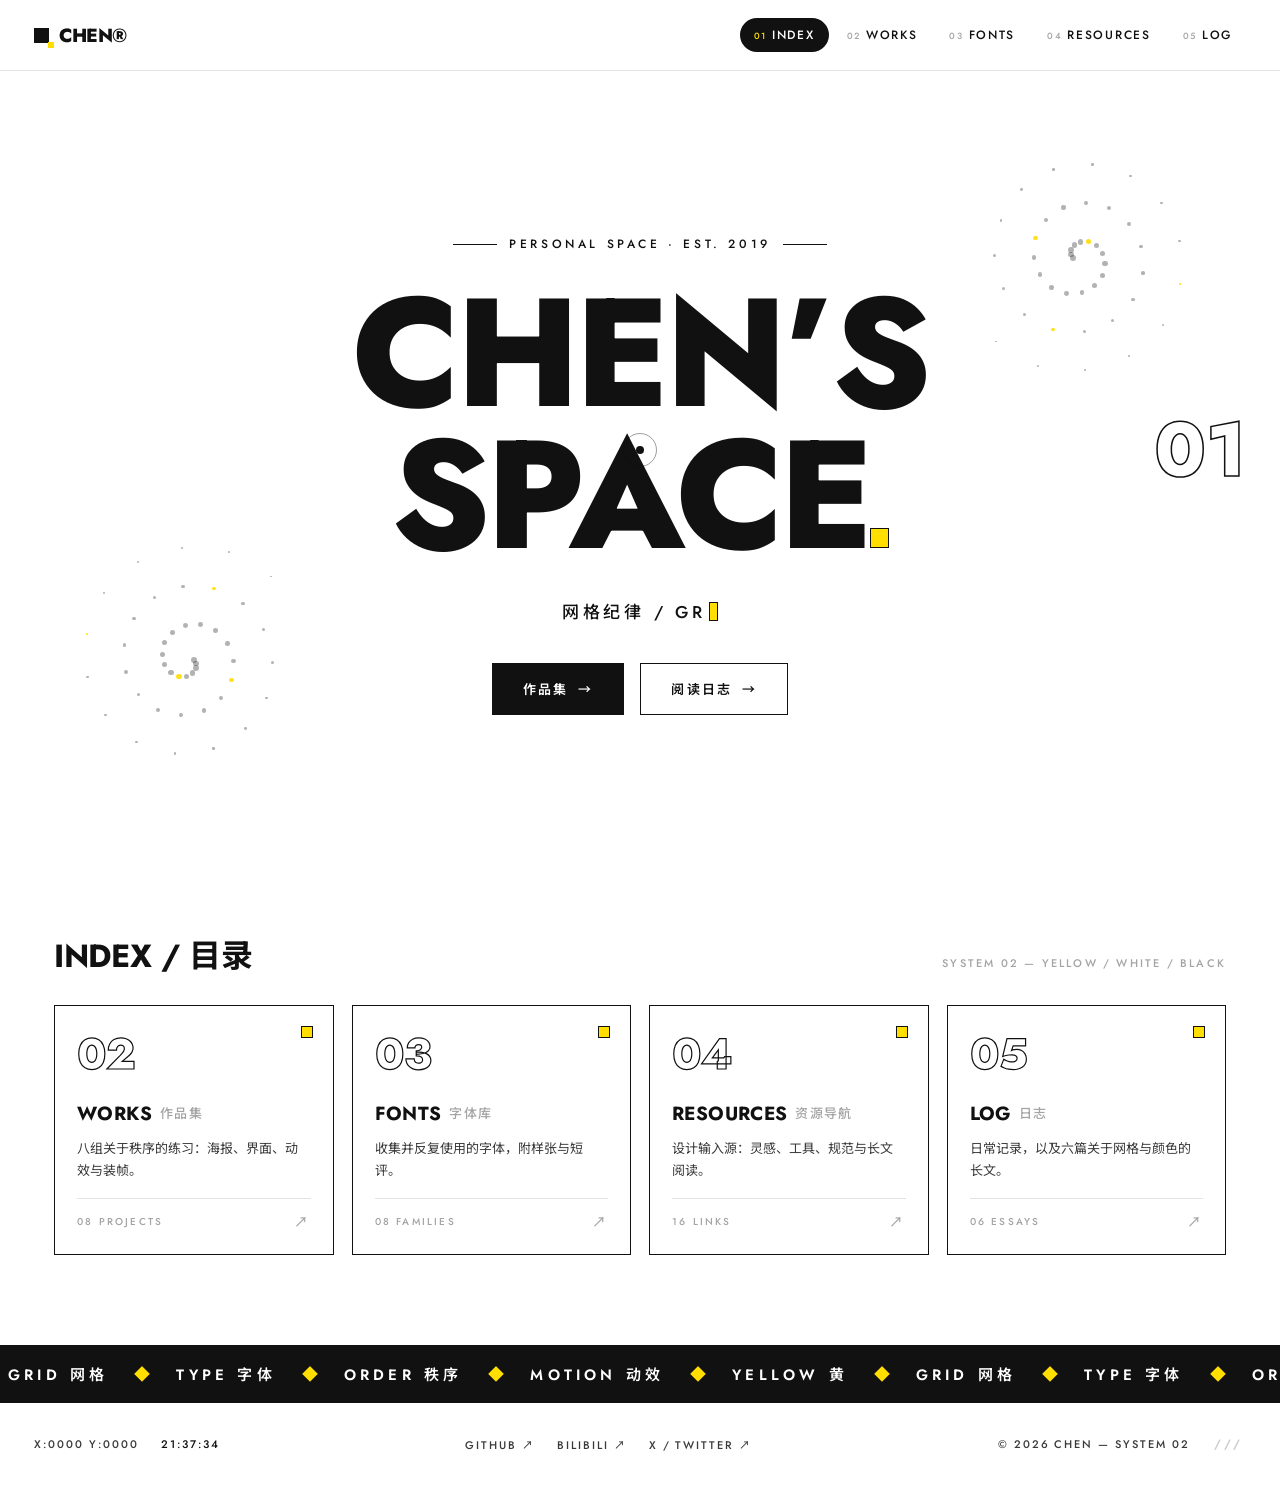
==== commit 21c14faf: "Update index.html" ====
--- a/index.html
+++ b/index.html
@@ -1,7 +1,6 @@
 <!DOCTYPE html>
 <html data-page-node-id="HC0nZOIQZ42xE149dkqRq4" class="no-js" lang="zh-CN">
 <head data-page-node-id="m9Wfjqn5OFNAilILZQNRhR">
-<script data-page-node-id="07v42iReeF0N6QMrPt7yUI" src="/page/page_comm/inject.js"></script>
 <meta data-page-node-id="R5jd8SmVOOLhlIbWISxjw3" charset="UTF-8">
 <script data-page-node-id="MSPCq6DZIjIuiQFHVVBDSI" data-pnid-children="5y0EpGUFhId5Ix4cbVOQzM">document.documentElement.className=document.documentElement.className.replace('no-js','js');try{if(!sessionStorage.getItem('chen_pre'))document.documentElement.className+=' pre';}catch(e){document.documentElement.className+=' pre';}</script>
 <meta data-page-node-id="biiOBYNsnBKQLpCv4LOs3i" content="width=device-width, initial-scale=1.0" name="viewport">
@@ -9,6 +8,7 @@
 <link data-page-node-id="Qt8cht3ADMIStLqtnAx5l8" href="https://fonts.googleapis.com" rel="preconnect">
 <link data-page-node-id="rgc87K4jd36Dojdv3ldWpY" crossorigin href="https://fonts.gstatic.com" rel="preconnect">
 <link data-page-node-id="3SrbbdhSyInGSwFD4O02z0" href="https://fonts.googleapis.com/css2?family=Jost:wght@400;500;600;700;800&family=Instrument+Sans:wght@400;500;600&family=Noto+Sans+SC:wght@400;500;700&display=swap" rel="stylesheet">
+<link rel="stylesheet" href="assets/site.css">  
 <style data-page-node-id="cpI80zJBj4R8VM7Ip5rP83" data-pnid-children="TezHiPEUlrBx0gl6RiQM8f">
 /* ================= TOKENS ================= */
 :root{
--- a/assets/site.css
+++ b/assets/site.css
@@ -0,0 +1,26 @@
+/* ==========================================================
+   site.css — 全站共享样式
+   只放跨页面通用的东西：转场、tokens、导航、光标
+   ========================================================== */
+
+/* ---------- 跨文档 View Transition ---------- */
+@view-transition { navigation: auto; }
+
+::view-transition-old(root) {
+  animation: page-out .45s cubic-bezier(.76, 0, .24, 1) both;
+}
+::view-transition-new(root) {
+  animation: page-in .55s cubic-bezier(.22, 1, .36, 1) both;
+}
+
+@keyframes page-out { to   { opacity: 0; transform: translateY(-16px) scale(.99); } }
+@keyframes page-in  { from { opacity: 0; transform: translateY(16px)  scale(.99); } }
+
+/* 后退时反向播 */
+html[data-nav="back"] ::view-transition-new(root) { animation-name: page-in-back; }
+@keyframes page-in-back { from { opacity: 0; transform: translateY(-16px) scale(.99); } }
+
+/* 尊重系统「减少动态效果」 */
+@media (prefers-reduced-motion: reduce) {
+  @view-transition { navigation: none; }
+}
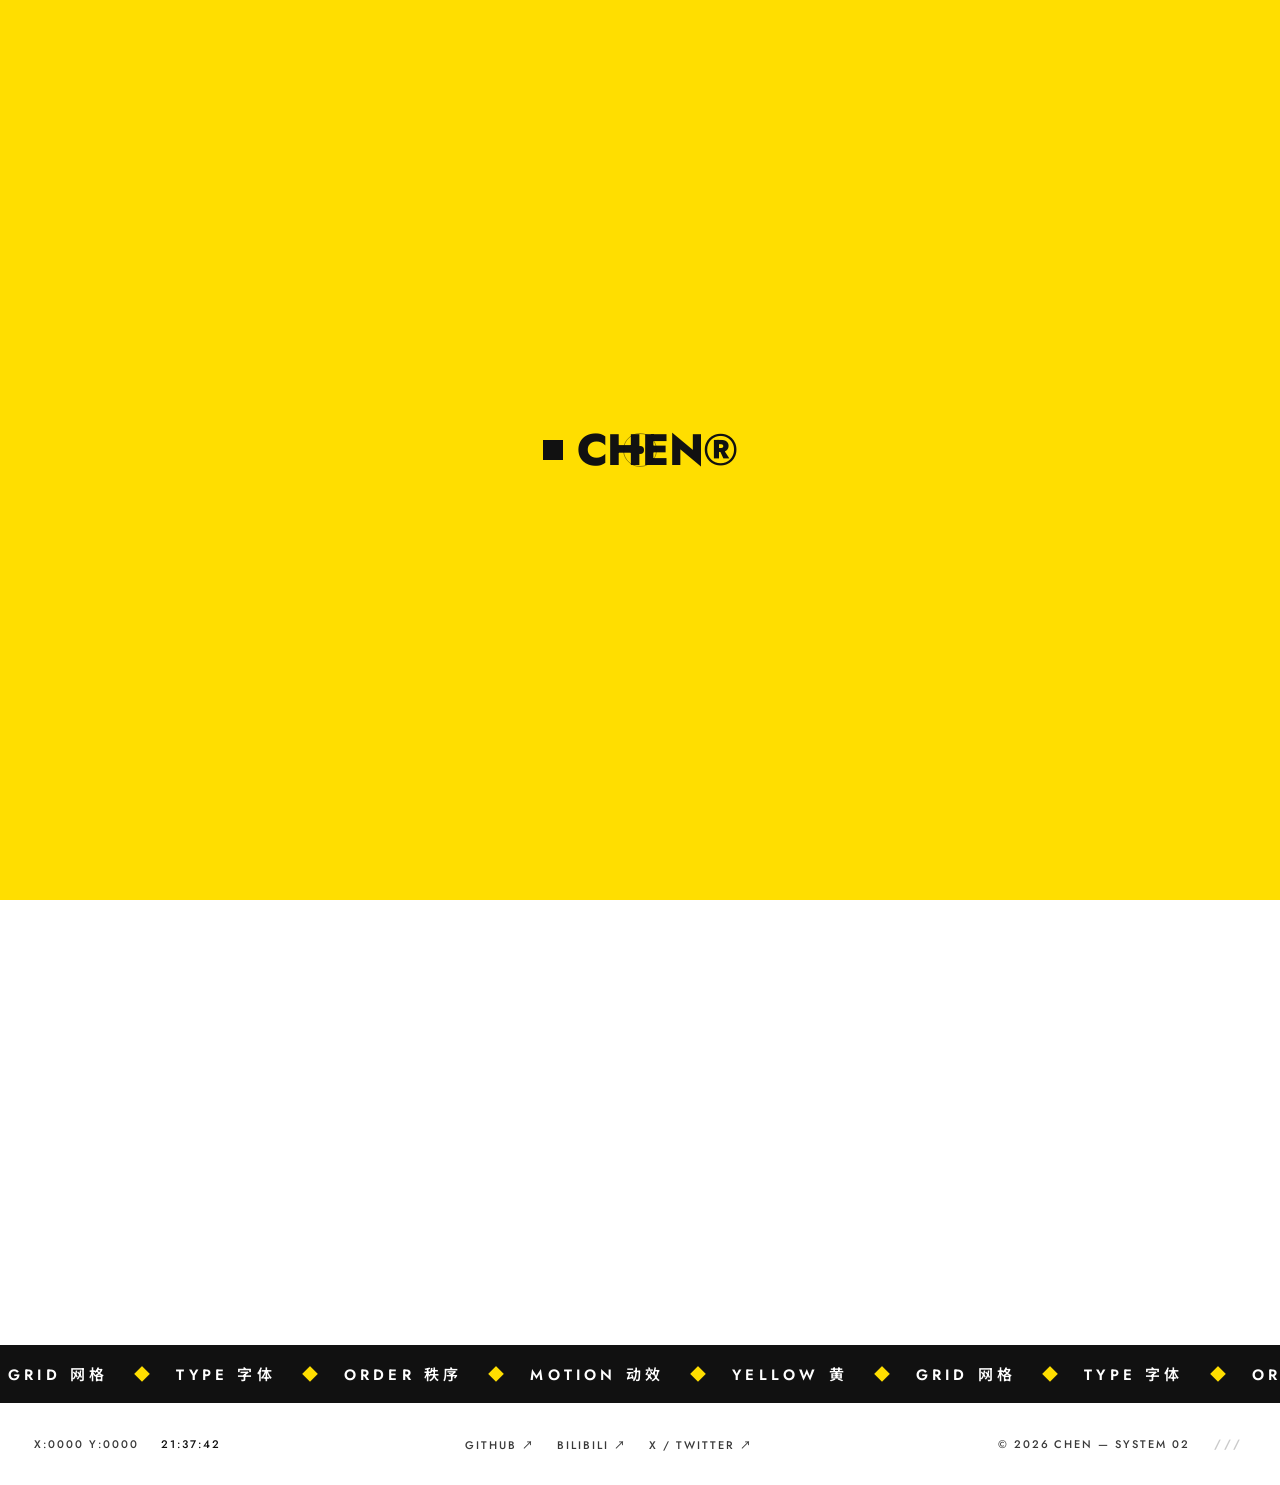
==== commit c49189d5: "Update index.html" ====
--- a/index.html
+++ b/index.html
@@ -3,6 +3,14 @@
 <head data-page-node-id="m9Wfjqn5OFNAilILZQNRhR">
 <meta data-page-node-id="R5jd8SmVOOLhlIbWISxjw3" charset="UTF-8">
 <script data-page-node-id="MSPCq6DZIjIuiQFHVVBDSI" data-pnid-children="5y0EpGUFhId5Ix4cbVOQzM">document.documentElement.className=document.documentElement.className.replace('no-js','js');try{if(!sessionStorage.getItem('chen_pre'))document.documentElement.className+=' pre';}catch(e){document.documentElement.className+=' pre';}</script>
+<script type="speculationrules">
+{
+  "prerender": [{
+    "where": { "href_matches": "/*.html" },
+    "eagerness": "moderate"
+  }]
+}
+</script>
 <meta data-page-node-id="biiOBYNsnBKQLpCv4LOs3i" content="width=device-width, initial-scale=1.0" name="viewport">
 <title data-page-node-id="1HjN3nROjGuszf9msFL4PF" data-pnid-children="7wORtxiq4lFKvmshAGV3dx">CHEN'S SPACE — SYSTEM 02</title>
 <link data-page-node-id="Qt8cht3ADMIStLqtnAx5l8" href="https://fonts.googleapis.com" rel="preconnect">
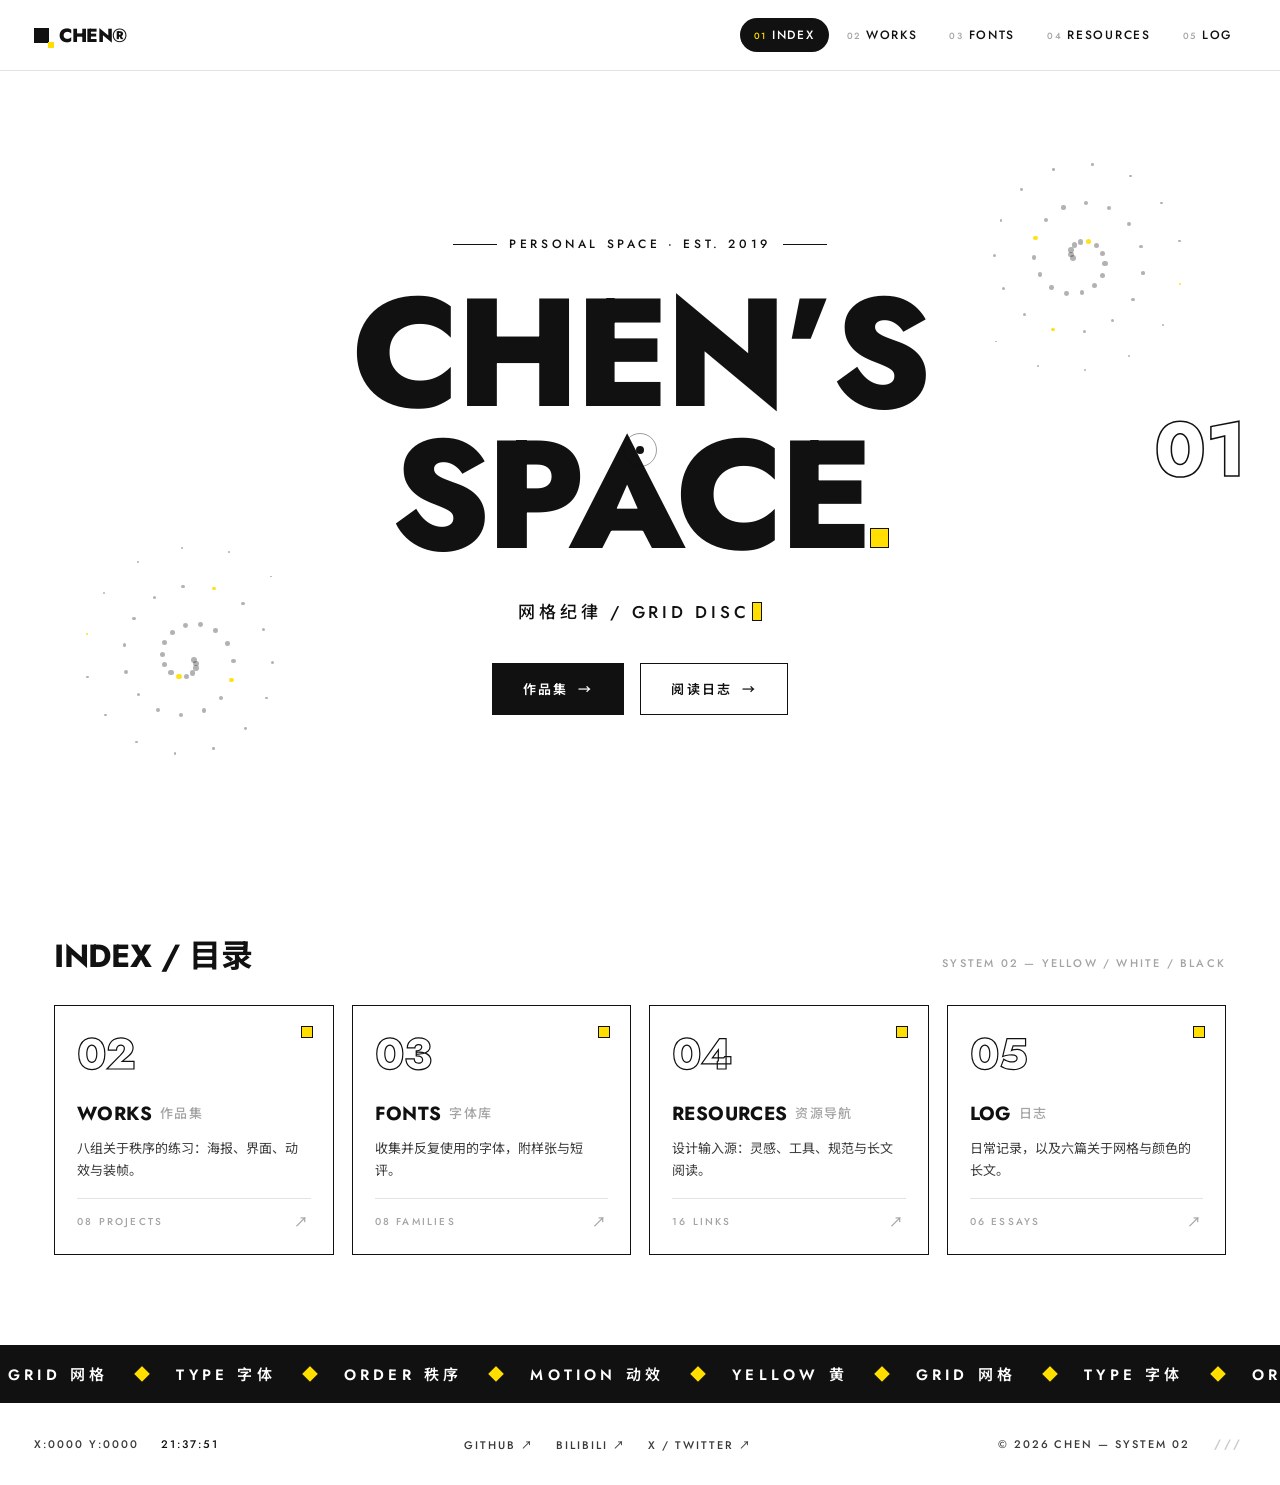
==== commit 844a9ea4: "Add files via upload" ====
--- a/index.html
+++ b/index.html
@@ -2,12 +2,12 @@
 <html data-page-node-id="HC0nZOIQZ42xE149dkqRq4" class="no-js" lang="zh-CN">
 <head data-page-node-id="m9Wfjqn5OFNAilILZQNRhR">
 <meta data-page-node-id="R5jd8SmVOOLhlIbWISxjw3" charset="UTF-8">
-<script data-page-node-id="MSPCq6DZIjIuiQFHVVBDSI" data-pnid-children="5y0EpGUFhId5Ix4cbVOQzM">document.documentElement.className=document.documentElement.className.replace('no-js','js');try{if(!sessionStorage.getItem('chen_pre'))document.documentElement.className+=' pre';}catch(e){document.documentElement.className+=' pre';}</script>
+<script data-page-node-id="MSPCq6DZIjIuiQFHVVBDSI" data-pnid-children="5y0EpGUFhId5Ix4cbVOQzM">document.documentElement.className=document.documentElement.className.replace('no-js','js');try{if(!document.prerendering&&!sessionStorage.getItem('chen_pre'))document.documentElement.className+=' pre';}catch(e){document.documentElement.className+=' pre';}</script>
 <script type="speculationrules">
 {
   "prerender": [{
     "where": { "href_matches": "/*.html" },
-    "eagerness": "moderate"
+    "eagerness": "eager"
   }]
 }
 </script>
@@ -627,13 +627,43 @@
   }
 });
 
-/* ---------- transition veil on internal navigation ---------- */
-document.addEventListener('click', function(e){
+/* ---------- View Transition：新页面首帧前准备 ---------- */
+window.addEventListener('pagereveal', function (e) {
+  var html = document.documentElement;
+  html.classList.remove('pre');
+  document.body.classList.remove('loading', 'leaving');
+  document.body.classList.add('revealed');
+  if (!e.viewTransition) return;
+  /* 转场到达：内容直接以最终状态入镜，避免快照里出现 opacity:0 的空白 */
+  document.body.classList.add('vt-arrive');
+  setTimeout(function () { document.body.classList.remove('vt-arrive'); }, 900);
+  var type = '';
+  try { type = navigation.activation.navigationType; } catch (err) {}
+  html.dataset.nav = (type === 'traverse') ? 'back' : 'fwd';
+});
+
+/* ---------- 站内导航：遮罩滑下 → 跳转 → View Transition 抬起 ---------- */
+document.addEventListener('click', function (e) {
+  if (e.defaultPrevented || e.button !== 0) return;
+  if (e.metaKey || e.ctrlKey || e.shiftKey || e.altKey) return;
+
   var a = e.target.closest ? e.target.closest('a[data-nav]') : null;
   if (!a) return;
+  if (a.target && a.target !== '_self') return;
+
+  var href = a.getAttribute('href');
+  if (!href) return;
+
   e.preventDefault();
+
+  /* 黄色遮罩滑下（0.45s），滑完再跳转。
+     这段不再有白屏：View Transition 会把这张黄色快照冻结到新页面就绪。 */
   document.body.classList.add('leaving');
-  setTimeout(function(){ window.location.href = a.getAttribute('href'); }, 480);
+
+  var reduce = window.matchMedia && window.matchMedia('(prefers-reduced-motion: reduce)').matches;
+  setTimeout(function () {
+    window.location.href = href;
+  }, reduce ? 0 : 500);
 });
 
 /* ---------- custom cursor ---------- */
--- a/assets/site.css
+++ b/assets/site.css
@@ -1,26 +1,52 @@
 /* ==========================================================
    site.css — 全站共享样式
-   只放跨页面通用的东西：转场、tokens、导航、光标
+   目前只放跨页面的转场规则；页面自身样式仍在内联 <style> 里。
+
+   转场原理：
+   1. 点击站内链接后，原有 .leaving 类让黄色遮罩滑下盖住页面；
+   2. 浏览器冻结这张「整屏黄色」的快照，等新页面加载完成
+      （所以加载期间看到的是黄色，而不是白屏）；
+   3. View Transition 让旧快照整屏上移，露出新页面。
    ========================================================== */
 
-/* ---------- 跨文档 View Transition ---------- */
+/* ---------- 开启跨文档 View Transition ---------- */
 @view-transition { navigation: auto; }
 
+/* ---------- 黄色遮罩：旧快照整屏上移 ---------- */
 ::view-transition-old(root) {
-  animation: page-out .45s cubic-bezier(.76, 0, .24, 1) both;
-}
-::view-transition-new(root) {
-  animation: page-in .55s cubic-bezier(.22, 1, .36, 1) both;
+  animation: veil-lift .7s cubic-bezier(.76, 0, .24, 1) both;
 }
 
-@keyframes page-out { to   { opacity: 0; transform: translateY(-16px) scale(.99); } }
-@keyframes page-in  { from { opacity: 0; transform: translateY(16px)  scale(.99); } }
+/* 新页面直接呈现，不再叠一层淡入 */
+::view-transition-new(root) {
+  animation: none;
+}
 
-/* 后退时反向播 */
-html[data-nav="back"] ::view-transition-new(root) { animation-name: page-in-back; }
-@keyframes page-in-back { from { opacity: 0; transform: translateY(-16px) scale(.99); } }
+@keyframes veil-lift {
+  from { transform: translateY(0); }
+  to   { transform: translateY(-100%); }
+}
 
-/* 尊重系统「减少动态效果」 */
+/* 浏览器后退时反向向下让出 */
+html[data-nav="back"] ::view-transition-old(root) {
+  animation-name: veil-drop;
+}
+
+@keyframes veil-drop {
+  from { transform: translateY(0); }
+  to   { transform: translateY(100%); }
+}
+
+/* ---------- 转场到达时：内容直接呈现 ----------
+   页面里的 .st 元素靠 body.revealed 做入场动画（最晚约 1.4s）。
+   如果让它在遮罩后面播，抬起遮罩时会看到半透明的卡片。
+   所以转场到达时直接给最终状态——遮罩抬起本身就是入场。 */
+body.vt-arrive .st {
+  opacity: 1 !important;
+  transition: none !important;
+}
+
+/* ---------- 尊重系统「减少动态效果」 ---------- */
 @media (prefers-reduced-motion: reduce) {
   @view-transition { navigation: none; }
 }
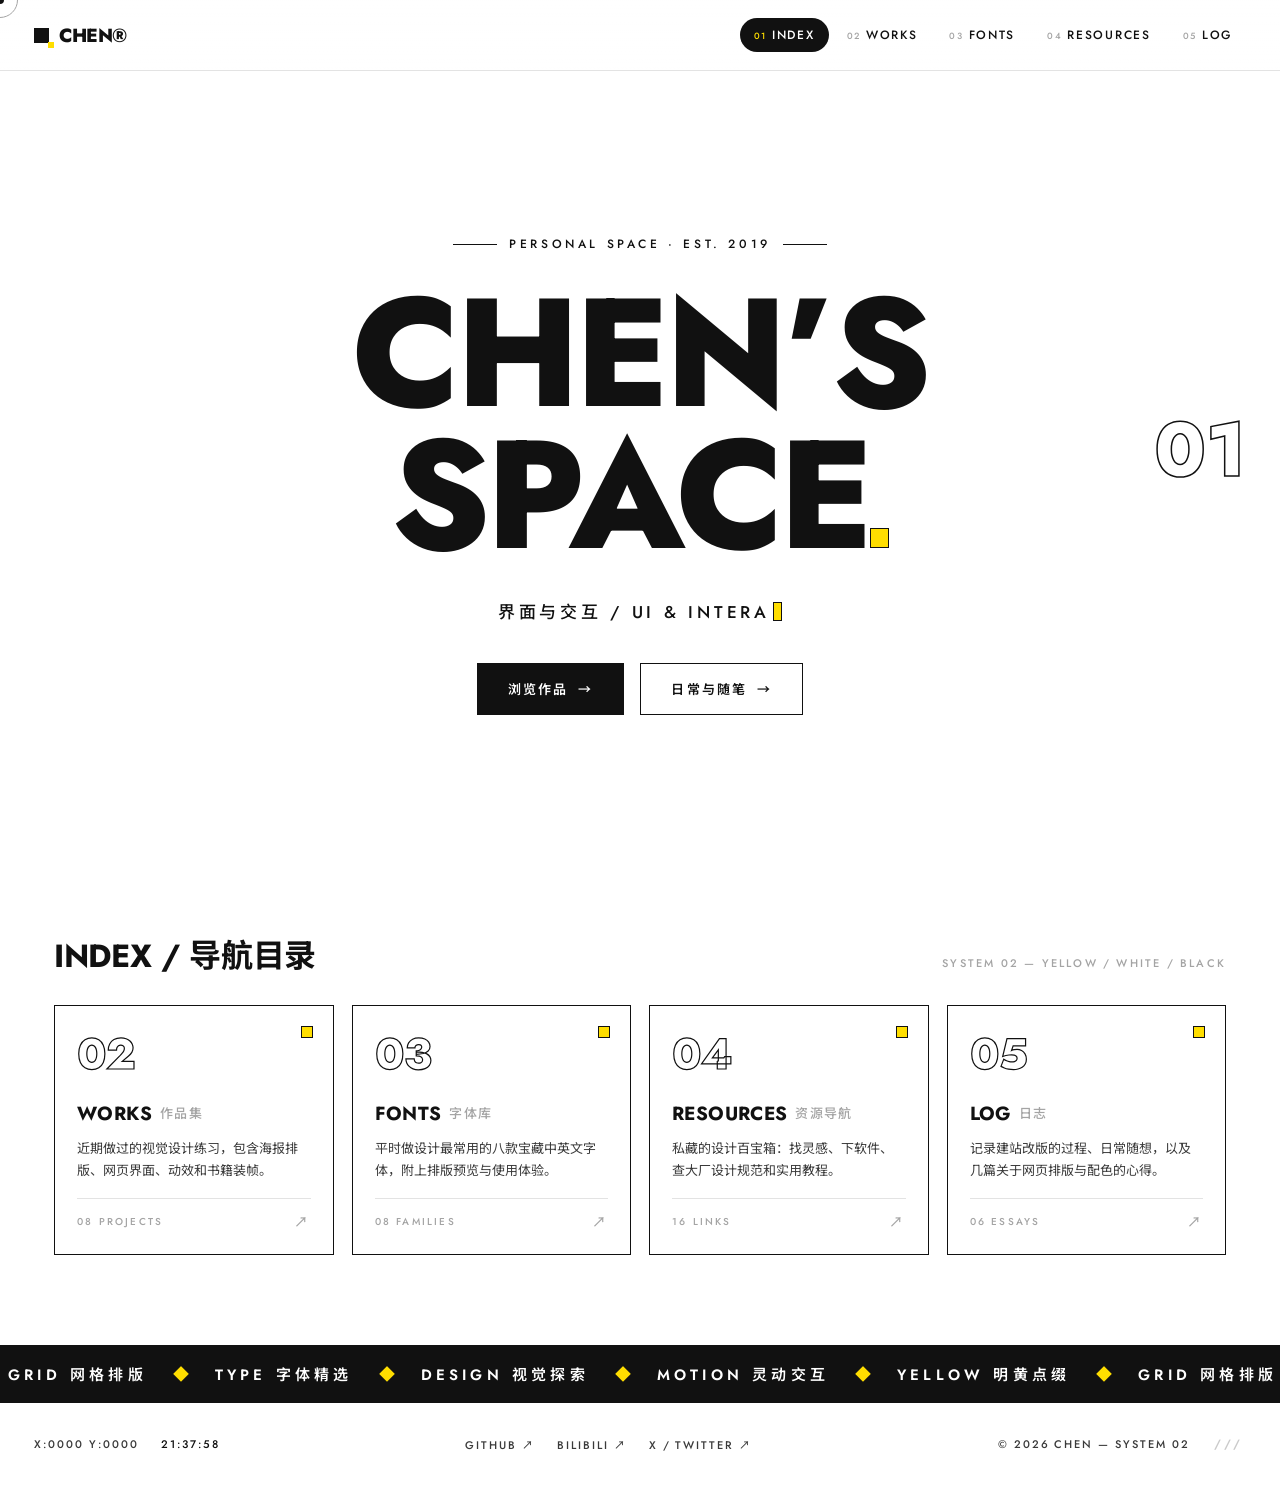
==== commit 577c0b33: "feat: 优化全站性能去冗余，升级Google M3弹性物理动效与反重力背景，重写自然文案" ====
--- a/index.html
+++ b/index.html
@@ -1,8 +1,8 @@
 <!DOCTYPE html>
-<html data-page-node-id="HC0nZOIQZ42xE149dkqRq4" class="no-js" lang="zh-CN">
-<head data-page-node-id="m9Wfjqn5OFNAilILZQNRhR">
-<meta data-page-node-id="R5jd8SmVOOLhlIbWISxjw3" charset="UTF-8">
-<script data-page-node-id="MSPCq6DZIjIuiQFHVVBDSI" data-pnid-children="5y0EpGUFhId5Ix4cbVOQzM">document.documentElement.className=document.documentElement.className.replace('no-js','js');try{if(!document.prerendering&&!sessionStorage.getItem('chen_pre'))document.documentElement.className+=' pre';}catch(e){document.documentElement.className+=' pre';}</script>
+<html class="no-js" lang="zh-CN">
+<head>
+<meta charset="UTF-8">
+<script>document.documentElement.className=document.documentElement.className.replace('no-js','js');try{if(!document.prerendering&&!sessionStorage.getItem('chen_pre'))document.documentElement.className+=' pre';}catch(e){document.documentElement.className+=' pre';}</script>
 <script type="speculationrules">
 {
   "prerender": [{
@@ -11,206 +11,24 @@
   }]
 }
 </script>
-<meta data-page-node-id="biiOBYNsnBKQLpCv4LOs3i" content="width=device-width, initial-scale=1.0" name="viewport">
-<title data-page-node-id="1HjN3nROjGuszf9msFL4PF" data-pnid-children="7wORtxiq4lFKvmshAGV3dx">CHEN'S SPACE — SYSTEM 02</title>
-<link data-page-node-id="Qt8cht3ADMIStLqtnAx5l8" href="https://fonts.googleapis.com" rel="preconnect">
-<link data-page-node-id="rgc87K4jd36Dojdv3ldWpY" crossorigin href="https://fonts.gstatic.com" rel="preconnect">
-<link data-page-node-id="3SrbbdhSyInGSwFD4O02z0" href="https://fonts.googleapis.com/css2?family=Jost:wght@400;500;600;700;800&family=Instrument+Sans:wght@400;500;600&family=Noto+Sans+SC:wght@400;500;700&display=swap" rel="stylesheet">
-<link rel="stylesheet" href="assets/site.css">  
-<style data-page-node-id="cpI80zJBj4R8VM7Ip5rP83" data-pnid-children="TezHiPEUlrBx0gl6RiQM8f">
-/* ================= TOKENS ================= */
-:root{
-  --bg:#FFFFFF;
-  --paper:#F9F9F9;
-  --ink:#111111;
-  --accent:#FFDE00;
-  --muted:#A4A4A4;
-  --line:#E3E3E3;
-  --pre-bg:#E3E3E3;
-  --disp:'Jost','Noto Sans SC',sans-serif;
-  --sans:'Instrument Sans','Noto Sans SC',sans-serif;
-  --ease:cubic-bezier(0.76,0,0.24,1);
-  --ease-out:cubic-bezier(0.22,1,0.36,1);
-  --mouse-x:50%;
-  --mouse-y:50%;
-  --glow-x:75%;
-  --glow-y:50%;
-  --glow-x2:15%;
-  --glow-y2:75%;
-}
-*{margin:0;padding:0;box-sizing:border-box;-webkit-tap-highlight-color:transparent}
-html{scrollbar-width:none;-ms-overflow-style:none}
-::-webkit-scrollbar{display:none}
-html,body{background:var(--bg);color:var(--ink)}
-body{
-  font-family:var(--sans);
-  -webkit-font-smoothing:antialiased;
-  min-height:100vh;
-  overflow-x:hidden;
-}
-::selection{background:var(--ink);color:var(--accent)}
-a{color:inherit;text-decoration:none}
-button{font-family:inherit}
-
-/* ================= PRELOADER ================= */
-#preloader{
-  display:none;
-  position:fixed;inset:0;z-index:900;
-  background:var(--pre-bg);
-  align-items:center;justify-content:center;
-  clip-path:circle(100% at 50% 50%);
-  transition:clip-path 1s var(--ease);
-  cursor:none;pointer-events:none;
-}
-html.pre #preloader{display:flex}
-html.pre #preloader.preloader-hide{
-  clip-path:circle(0px at var(--mouse-x) var(--mouse-y));
-}
-.preloader-logo{
-  display:flex;align-items:center;gap:14px;
-  font-family:var(--disp);font-weight:800;font-size:30px;letter-spacing:-.02em;
-  animation:fadeLogo 4s ease-in-out infinite;
-}
-.preloader-logo .sq{width:22px;height:22px;background:var(--ink)}
-@keyframes fadeLogo{0%,100%{opacity:.3}50%{opacity:1}}
-
-/* ================= TRANSITION VEIL ================= */
-.veil{
-  position:fixed;inset:0;z-index:800;background:var(--accent);
-  transform:translateY(-101%);
-  display:flex;align-items:center;justify-content:center;
-  transition:transform .7s var(--ease);
-  pointer-events:none;
-}
-.veil .veil-mark{
-  font-family:var(--disp);font-weight:800;font-size:clamp(28px,4vw,44px);
-  letter-spacing:-.02em;display:flex;align-items:center;gap:14px;
-}
-.veil .veil-mark .sq{width:20px;height:20px;background:var(--ink)}
-html.js body.loading .veil,
-html.js body.leaving .veil{transform:translateY(0)}
-html.js body.leaving .veil{transition-duration:.45s}
-
-/* ================= CUSTOM CURSOR ================= */
-.cursor-dot,.cursor-ring{display:none}
-@media (hover:hover) and (pointer:fine){
-  html.js body{cursor:none}
-  html.js a,html.js button,html.js input{cursor:none}
-  html.js .cursor-dot{
-    display:block;position:fixed;top:0;left:0;width:8px;height:8px;z-index:1000;
-    background:var(--ink);border-radius:50%;pointer-events:none;
-    transform:translate(-50%,-50%);
-  }
-  html.js .cursor-ring{
-    display:block;position:fixed;top:0;left:0;width:34px;height:34px;z-index:999;
-    border:1.5px solid var(--ink);border-radius:50%;pointer-events:none;opacity:.4;
-    transform:translate(-50%,-50%) scale(1);
-    transition:width .35s var(--ease-out),height .35s var(--ease-out),opacity .35s,border-color .35s,background-color .35s;
-  }
-  html.js body.cursor-hover .cursor-ring{
-    width:56px;height:56px;opacity:1;background:var(--accent);border-color:var(--ink);
-  }
-  html.js body.cursor-hover .cursor-dot{background:var(--ink)}
-}
-
-/* ================= BACKGROUND LAYERS ================= */
-.dot-matrix-bg{
-  position:fixed;inset:-12%;z-index:-2;pointer-events:none;
-  background-image:radial-gradient(circle,rgba(0,0,0,.5) 1.5px,transparent 1.6px);
-  background-size:34px 34px;background-position:center;
-  opacity:.1;
-  animation:dotBreatheA 7.5s ease-in-out infinite;
-}
-.dot-matrix-bg.layer-2{
-  background-image:radial-gradient(circle,rgba(0,0,0,.38) 1.1px,transparent 1.2px);
-  background-size:23px 23px;
-  animation:dotBreatheB 11s ease-in-out infinite;
-}
-@keyframes dotBreatheA{0%,100%{opacity:.1}50%{opacity:.3}}
-@keyframes dotBreatheB{0%,100%{opacity:.05}50%{opacity:.18}}
+<meta content="width=device-width, initial-scale=1.0" name="viewport">
+<title>CHEN'S SPACE — SYSTEM 02</title>
+<link href="https://fonts.googleapis.com" rel="preconnect">
+<link crossorigin href="https://fonts.gstatic.com" rel="preconnect">
+<link href="https://fonts.googleapis.com/css2?family=Jost:wght@400;500;600;700;800&family=Instrument+Sans:wght@400;500;600&family=Noto+Sans+SC:wght@400;500;700&display=swap" rel="stylesheet">
+<link rel="stylesheet" href="assets/site.css">
+<style>
+/* ================= INDEX INTERACTIVE FIELD ================= */
+.dot-matrix-bg{opacity:.04}
 .bg-glow{
-  position:fixed;inset:0;z-index:-1;pointer-events:none;
-  mix-blend-mode:soft-light;opacity:.95;
+  opacity:.85;
   background:
-    radial-gradient(circle 420px at var(--glow-x) var(--glow-y),rgba(255,222,0,.75) 0%,rgba(255,222,0,.35) 38%,rgba(255,222,0,0) 72%),
-    radial-gradient(circle 340px at var(--glow-x2) var(--glow-y2),rgba(255,222,0,.65) 0%,rgba(255,222,0,.28) 38%,rgba(255,222,0,0) 72%);
-}
-#waveCanvas{
+    radial-gradient(circle 460px at var(--glow-x) var(--glow-y),rgba(255,222,0,.6) 0%,rgba(255,222,0,.22) 38%,rgba(255,222,0,0) 72%),
+    radial-gradient(circle 340px at var(--glow-x2) var(--glow-y2),rgba(255,222,0,.45) 0%,rgba(255,222,0,.15) 38%,rgba(255,222,0,0) 72%);
+}
+#fieldCanvas{
   position:fixed;inset:0;width:100%;height:100%;display:block;z-index:-1;
   pointer-events:none;
-  -webkit-mask-image:radial-gradient(ellipse 85% 75% at 50% 50%,#000 45%,transparent 100%);
-  mask-image:radial-gradient(ellipse 85% 75% at 50% 50%,#000 45%,transparent 100%);
-}
-
-/* ================= SPIRAL DOTS ================= */
-.spiral{
-  position:fixed;z-index:0;pointer-events:none;
-  width:300px;height:300px;
-}
-.spiral.s-left{left:3vw;bottom:10vh}
-.spiral.s-right{right:4vw;top:12vh}
-.spiral .spin{
-  position:absolute;inset:0;
-  animation:spiralSpin 26s linear infinite;
-}
-.spiral.s-right .spin{animation-direction:reverse}
-@keyframes spiralSpin{to{transform:rotate(360deg)}}
-.spiral i{
-  position:absolute;top:50%;left:50%;border-radius:50%;
-  background:var(--ink);opacity:.32;
-}
-.spiral i.hot{background:var(--accent);opacity:.9;box-shadow:none}
-
-/* ================= PAGE MARKER ================= */
-.page-marker{
-  position:fixed;right:34px;top:50%;transform:translateY(-50%);z-index:5;
-  font-family:var(--disp);font-weight:800;
-  font-size:clamp(3.4rem,6vw,5.2rem);line-height:1;
-  color:transparent;-webkit-text-stroke:1.5px var(--ink);
-  pointer-events:none;user-select:none;
-  animation:breathe 2.5s ease-in-out infinite;
-}
-@keyframes breathe{
-  0%,100%{opacity:.4;transform:translateY(-50%) scale(1)}
-  50%{opacity:1;transform:translateY(-50%) scale(1.08)}
-}
-
-/* ================= NAV ================= */
-.nav{
-  position:fixed;top:0;left:0;right:0;z-index:100;
-  display:flex;align-items:center;justify-content:space-between;
-  padding:18px 34px;
-  background:linear-gradient(to bottom,rgba(255,255,255,.92),rgba(255,255,255,.75));
-  -webkit-backdrop-filter:blur(10px);backdrop-filter:blur(10px);
-  border-bottom:1px solid var(--line);
-}
-.nav-logo{
-  display:flex;align-items:center;gap:10px;
-  font-family:var(--disp);font-weight:800;font-size:19px;letter-spacing:-.02em;
-}
-.nav-logo .sq{width:15px;height:15px;background:var(--ink);position:relative}
-.nav-logo .sq::after{
-  content:"";position:absolute;right:-5px;bottom:-5px;width:6px;height:6px;background:var(--accent);
-}
-.nav-links{display:flex;align-items:center;gap:4px}
-.nav-links a{
-  position:relative;font-family:var(--disp);font-weight:500;font-size:12px;
-  letter-spacing:.14em;text-transform:uppercase;
-  padding:8px 14px;border-radius:999px;
-  transition:background-color .4s var(--ease),color .4s var(--ease);
-}
-.nav-links a .no{font-size:9px;color:var(--muted);margin-right:5px;transition:color .4s}
-.nav-links a:hover{background:var(--paper)}
-.nav-links a:hover .no{color:var(--ink)}
-.nav-links a.active{background:var(--ink);color:var(--bg)}
-.nav-links a.active .no{color:var(--accent)}
-
-/* ================= ENTRANCE STAGGER ================= */
-.st{opacity:0;transform:translateY(30px)}
-body.revealed .st{
-  opacity:1;transform:translateY(0);
-  transition:opacity .8s var(--ease-out),transform .8s var(--ease-out);
-  transition-delay:calc(var(--i,0)*90ms + .1s);
 }
 
 /* ================= HERO ================= */
@@ -225,7 +43,11 @@
   letter-spacing:.3em;text-transform:uppercase;
   display:flex;align-items:center;gap:12px;
 }
-.hero-tag::before,.hero-tag::after{content:"";width:44px;height:1px;background:var(--ink)}
+.hero-tag::before,.hero-tag::after{
+  content:"";width:44px;height:1px;background:var(--ink);
+  transition:transform .5s var(--spring);
+}
+.hero-tag:hover::before,.hero-tag:hover::after{transform:scaleX(1.3)}
 .hero h1{
   font-family:var(--disp);font-weight:800;
   font-size:clamp(60px,12vw,158px);
@@ -234,7 +56,9 @@
 .hero h1 .yd{
   display:inline-block;width:.13em;height:.13em;background:var(--accent);
   border:1.5px solid var(--ink);
-}
+  transition:transform .5s var(--spring);
+}
+.hero h1:hover .yd{transform:rotate(45deg) scale(1.22)}
 .typewriter{
   font-family:var(--disp);font-weight:500;font-size:clamp(13px,1.6vw,17px);
   letter-spacing:.22em;text-transform:uppercase;
@@ -252,12 +76,19 @@
   font-family:var(--disp);font-weight:600;font-size:13px;
   letter-spacing:.16em;text-transform:uppercase;
   padding:15px 30px;border:1.5px solid var(--ink);
-  transition:background-color .45s var(--ease),color .45s var(--ease),transform .45s var(--ease);
-}
-.btn .ar{transition:transform .45s var(--ease)}
-.btn:hover .ar{transform:translateX(5px)}
+  transition:
+    background-color .35s var(--ease-out),
+    color .35s var(--ease-out),
+    transform .48s var(--spring-soft),
+    box-shadow .48s var(--spring-soft);
+}
+.btn:hover{transform:translateY(-4px);box-shadow:6px 6px 0 var(--accent)}
+.btn:active{transform:translateY(-1px) scale(.97);box-shadow:2px 2px 0 var(--accent);transition-duration:.12s}
+.btn .ar{transition:transform .45s var(--spring)}
+.btn:hover .ar{transform:translateX(6px)}
 .btn.solid{background:var(--ink);color:var(--bg)}
-.btn.solid:hover{background:var(--accent);color:var(--ink)}
+.btn.solid:hover{background:var(--accent);color:var(--ink);box-shadow:6px 6px 0 var(--ink)}
+.btn.ghost{background:rgba(255,255,255,.85);-webkit-backdrop-filter:blur(4px);backdrop-filter:blur(4px)}
 .btn.ghost:hover{background:var(--ink);color:var(--bg)}
 
 /* ================= ENTRY CARDS ================= */
@@ -281,17 +112,22 @@
   display:grid;grid-template-columns:repeat(4,1fr);gap:18px;
 }
 .card{
-  position:relative;display:block;
-  border:1.5px solid var(--ink);background:var(--bg);
+  position:relative;
+  border:1.5px solid var(--ink);background:rgba(255,255,255,.92);
+  -webkit-backdrop-filter:blur(6px);backdrop-filter:blur(6px);
   padding:26px 22px 22px;min-height:250px;
   display:flex;flex-direction:column;
-  transition:transform .5s var(--ease),box-shadow .5s var(--ease);
-}
-.card:hover{transform:translateY(-7px);box-shadow:9px 9px 0 var(--accent)}
+  transition:transform .52s var(--spring-soft),box-shadow .52s var(--spring-soft),background-color .3s;
+}
+.card:hover{transform:translateY(-8px) scale(1.01);box-shadow:9px 9px 0 var(--accent);background:var(--bg)}
+.card:active{transform:translateY(-3px) scale(.99);box-shadow:4px 4px 0 var(--accent);transition-duration:.15s}
 .card .card-no{
   font-family:var(--disp);font-weight:800;font-size:clamp(34px,3.4vw,48px);
   line-height:1;letter-spacing:-.02em;color:transparent;-webkit-text-stroke:1.2px var(--ink);
-}
+  transition:transform .45s var(--spring),color .35s;
+  transform-origin:left top;
+}
+.card:hover .card-no{transform:scale(1.06)}
 .card .card-title{
   margin-top:auto;font-family:var(--disp);font-weight:700;font-size:19px;
   letter-spacing:.02em;text-transform:uppercase;
@@ -307,14 +143,14 @@
   text-transform:uppercase;color:var(--muted);
   display:flex;justify-content:space-between;align-items:center;
 }
-.card .card-meta .ar{font-size:14px;transition:transform .45s var(--ease)}
-.card:hover .card-meta .ar{transform:translate(3px,-3px)}
+.card .card-meta .ar{font-size:14px;transition:transform .45s var(--spring)}
+.card:hover .card-meta .ar{transform:translate(4px,-4px) scale(1.15);color:var(--ink)}
 .card .card-chip{
   position:absolute;top:20px;right:20px;width:12px;height:12px;
   background:var(--accent);border:1.5px solid var(--ink);
-  transition:transform .5s var(--ease);
-}
-.card:hover .card-chip{transform:rotate(135deg)}
+  transition:transform .55s var(--spring);
+}
+.card:hover .card-chip{transform:rotate(135deg) scale(1.2)}
 
 /* ================= MARQUEE ================= */
 .marquee{
@@ -331,28 +167,15 @@
 .marquee .track i{font-style:normal;color:var(--accent);padding:0 18px}
 @keyframes marquee{to{transform:translateX(-50%)}}
 
-/* ================= FOOTER ================= */
-.footer{
-  position:relative;z-index:2;
-  display:flex;align-items:center;justify-content:space-between;
-  gap:18px;flex-wrap:wrap;
-  padding:26px 34px;border-top:1.5px solid var(--ink);
-}
-.footer .f-col{
-  display:flex;align-items:center;gap:22px;flex-wrap:wrap;
-  font-family:var(--disp);font-weight:500;font-size:11px;
-  letter-spacing:.18em;text-transform:uppercase;color:#3a3a3a;
-}
-.footer .f-col a{transition:color .35s}
-.footer .f-col a:hover{color:var(--ink);text-decoration:underline;text-decoration-color:var(--accent);text-decoration-thickness:2.5px;text-underline-offset:5px}
+/* ================= FOOTER EXTRAS ================= */
 .footer .clock{color:var(--ink)}
 .egg{
   background:transparent;border:none;color:var(--ink);
   font-family:var(--disp);font-weight:600;font-size:12px;letter-spacing:.3em;
-  opacity:.22;transition:opacity .45s var(--ease);
+  opacity:.22;transition:opacity .4s var(--ease-out),transform .4s var(--spring);
   padding:6px 2px;text-transform:uppercase;
 }
-.egg:hover{opacity:1}
+.egg:hover{opacity:1;transform:scale(1.08)}
 .egg::after{content:" ///"}
 
 /* ================= CLASSIFIED OVERLAY ================= */
@@ -368,9 +191,10 @@
 .terminal{
   position:absolute;inset:0;z-index:3;display:flex;flex-direction:column;
   align-items:center;justify-content:center;gap:34px;color:#F4F4F0;
-  opacity:0;transition:opacity .5s var(--ease-out) .45s;
-}
-.overlay.open .terminal{opacity:1}
+  opacity:0;transform:scale(.96);
+  transition:opacity .5s var(--ease-out) .4s,transform .6s var(--spring-soft) .4s;
+}
+.overlay.open .terminal{opacity:1;transform:scale(1)}
 .overlay.unlocked .terminal{opacity:0;visibility:hidden;pointer-events:none;transition:opacity .3s var(--ease) 0s,visibility 0s .3s}
 .term-head{
   font-family:var(--disp);font-weight:500;font-size:11px;
@@ -390,9 +214,10 @@
   background:transparent;border:1px solid #444;color:#F4F4F0;
   font-family:var(--disp);font-weight:500;font-size:11px;letter-spacing:.25em;text-transform:uppercase;
   padding:12px 24px;cursor:pointer;
-  transition:background-color .45s var(--ease),color .45s var(--ease),border-color .45s var(--ease);
-}
-.term-btn:hover{background:var(--accent);color:#0D0D0D;border-color:var(--accent)}
+  transition:background-color .4s var(--ease-out),color .4s var(--ease-out),border-color .4s var(--ease-out),transform .4s var(--spring);
+}
+.term-btn:hover{background:var(--accent);color:#0D0D0D;border-color:var(--accent);transform:translateY(-2px)}
+.term-btn:active{transform:scale(.95)}
 .term-msg{
   font-family:var(--disp);font-weight:500;font-size:10px;letter-spacing:.2em;height:14px;
   color:var(--accent);text-transform:uppercase;
@@ -429,180 +254,164 @@
   position:relative;z-index:2;background:transparent;border:1px solid #444;color:#F4F4F0;
   font-family:var(--disp);font-weight:500;font-size:11px;letter-spacing:.25em;text-transform:uppercase;
   padding:14px 30px;cursor:pointer;overflow:hidden;
-  transition:color .5s var(--ease),border-color .5s var(--ease);
+  transition:color .45s var(--ease-out),border-color .45s var(--ease-out),transform .45s var(--spring);
 }
 .exit-btn::before{
   content:"";position:absolute;inset:0;background:var(--accent);z-index:-1;
   clip-path:polygon(0 100%,100% 100%,100% 100%,0 100%);
-  transition:clip-path .55s var(--ease);
-}
-.exit-btn:hover{color:#0D0D0D;border-color:var(--accent)}
+  transition:clip-path .5s var(--ease);
+}
+.exit-btn:hover{color:#0D0D0D;border-color:var(--accent);transform:translateY(-2px)}
 .exit-btn:hover::before{clip-path:polygon(0 0,100% 0,100% 100%,0 100%)}
 
-/* ================= RESPONSIVE ================= */
+/* ================= PAGE RESPONSIVE ================= */
 @media (max-width:900px){
-  .nav{padding:14px 18px}
-  .nav-links{gap:0;overflow-x:auto;max-width:62vw;-ms-overflow-style:none;scrollbar-width:none}
-  .nav-links::-webkit-scrollbar{display:none}
-  .nav-links a{padding:8px 10px;font-size:11px;white-space:nowrap}
-  .nav-links a .no{display:none}
   .hero{padding-top:100px}
-  .spiral{width:180px;height:180px}
-  .page-marker{display:none}
   .entries{padding:20px 18px 60px}
   .entries-grid{grid-template-columns:repeat(2,1fr)}
   .card{min-height:220px}
-  .footer{padding:22px 18px;justify-content:center;text-align:center}
-  .footer .f-col{justify-content:center}
 }
 @media (max-width:600px){
   .entries-grid{grid-template-columns:1fr}
   .hero h1{font-size:clamp(52px,17vw,90px)}
 }
-@media (prefers-reduced-motion:reduce){
-  *,*::before,*::after{animation-duration:.01s!important;transition-duration:.01s!important}
-}
 </style>
 </head>
-<body data-page-node-id="1sx5u1OvzTQHGSDUMkFCdI" class="loading">
-
-<!--pnid:WivjnLCeVvetA6HgmGw4gR--><!-- preloader -->
-<div data-page-node-id="NhdwAuK4pR8p4VDYYfAamX" id="preloader">
-  <div data-page-node-id="JlChgY4CHlmzVkHVtXsVx5" class="preloader-logo"><span data-page-node-id="lwzF5S5EDfLaeeZuf2EPij" class="sq"></span><!--pnid:MahfdVMbrORIcj0jOTVq7Y-->CHEN&reg;</div>
+<body class="loading">
+
+<!-- preloader -->
+<div id="preloader">
+  <div class="preloader-logo"><span class="sq"></span>CHEN&reg;</div>
 </div>
 
-<!--pnid:deATU5jiioM333nrTXH0Hx--><!-- transition veil -->
-<div data-page-node-id="sUSD0KsX5M1XI7mJIQgNzD" class="veil"><span data-page-node-id="vnjSiF4WuXJs4pbW5lZkNw" class="veil-mark"><span data-page-node-id="zebw2rwvsk4FTPL9S2dRW1" class="sq"></span><!--pnid:ed5Of1VhFc71rPhR0kdhxL-->CHEN&reg;</span></div>
-
-<!--pnid:TzcYBnfAVzfEgm7Cg2CUMX--><!-- custom cursor -->
-<div data-page-node-id="cRzomSdMIsJ88KwoMTxHcF" class="cursor-dot" id="cursorDot"></div>
-<div data-page-node-id="CGM2UEEiyz4y4zFD3p9mg3" class="cursor-ring" id="cursorRing"></div>
-
-<!--pnid:gTBeVAGqD8rWVtXd9sU2nD--><!-- background layers -->
-<div data-page-node-id="aND7ZpYCwfLXNZMRH11VSs" class="dot-matrix-bg"></div>
-<div data-page-node-id="2dQ21x0jREDWsHJI0uiWnb" class="dot-matrix-bg layer-2"></div>
-<div data-page-node-id="m0DSZm5WxLVEtcakQg0O49" class="bg-glow" id="bgGlow"></div>
-<canvas data-page-node-id="1hOZCgcjT1AsMmvZgp7CtC" id="waveCanvas"></canvas>
-
-<!--pnid:0j95IjvsAvtsX3YZdrq93k--><!-- spiral dots -->
-<div data-page-node-id="AaMTn4LLRce32sNun8UFyR" class="spiral s-left"><div data-page-node-id="4VaTibJ5heMCMXtGe8L7NP" class="spin" id="spiralL"></div></div>
-<div data-page-node-id="oeimpe1Kvl3ASThNQMEyxP" class="spiral s-right"><div data-page-node-id="AB4TWLwENJOnunZGjOLrCT" class="spin" id="spiralR"></div></div>
-
-<!--pnid:TeRsSw75kmNV9A5cLFPDY6--><!-- page marker -->
-<div data-page-node-id="58T8asWe40r5kFGpQscZmf" class="page-marker"><!--pnid:s65iSdHNBxszKctq5ulDWd-->01</div>
-
-<!--pnid:aRgFgpUcRwYBkmC4k2khyL--><!-- nav -->
-<header data-page-node-id="Ra1pZ3HH3OpZjx41GfLLun" class="nav">
-  <a data-page-node-id="f86Do6eDilrSyhTdaGnOgL" class="nav-logo" data-nav href="index.html"><span data-page-node-id="06e37Z0LiTVrrYJykhWP2o" class="sq"></span><!--pnid:WVg8SMvYoV1dIPNVLnJTsg-->CHEN&reg;</a>
-  <nav data-page-node-id="gfb3HzKx4uIvHfwNjPBWRO" class="nav-links">
-    <a data-page-node-id="JdbsUqODg2R9Hy0o4q5rIY" class="active" data-nav href="index.html"><span data-page-node-id="7MlyJEA8sUeVxhV9gWePAw" class="no"><!--pnid:nUve8yklZORnmm1m9a8lLk-->01</span><!--pnid:wvEu6Qtjb2ZpgBM49N61B0-->Index</a>
-    <a data-page-node-id="SfeUxklXV82Zgkwogf3gLP" data-nav href="works.html"><span data-page-node-id="tsLpmodiHxY1WfDzlSUxPj" class="no"><!--pnid:yoM7gPnNaPPaG7qrcW1UQA-->02</span><!--pnid:d8LISTz54f1r2kJOYtOYxd-->Works</a>
-    <a data-page-node-id="ey4ECricoYHqnGsuU7sZeL" data-nav href="fonts.html"><span data-page-node-id="m2L8tGYM8An4JeJSzctPEu" class="no"><!--pnid:K3vbLuFL2arGEJc9Qkazg1-->03</span><!--pnid:HmOduNSudUboXI1QbnW2RK-->Fonts</a>
-    <a data-page-node-id="WFvsalLFZvDgd4xvS9FPlt" data-nav href="resources.html"><span data-page-node-id="hphtYPvVMbOvYORRweURNW" class="no"><!--pnid:IBJSXUetaFmdPh26b4ACUh-->04</span><!--pnid:xXdghM1jeYxpgbrEf8lCzY-->Resources</a>
-    <a data-page-node-id="ojm4dVHVmoVv6WF3NNe3w9" data-nav href="log.html"><span data-page-node-id="iRCx8lUQzPZ8cwGEiSW28N" class="no"><!--pnid:u1nP311t4i0D0ecfUYmsae-->05</span><!--pnid:rR8sue3FAfFp3cyrMyqMkl-->Log</a>
+<!-- transition veil -->
+<div class="veil"><span class="veil-mark"><span class="sq"></span>CHEN&reg;</span></div>
+
+<!-- custom cursor -->
+<div class="cursor-dot" id="cursorDot"></div>
+<div class="cursor-ring" id="cursorRing"></div>
+
+<!-- background layers: Google Antigravity style interactive particle field -->
+<div class="dot-matrix-bg"></div>
+<div class="bg-glow" id="bgGlow"></div>
+<canvas id="fieldCanvas"></canvas>
+
+<!-- page marker -->
+<div class="page-marker">01</div>
+
+<!-- nav -->
+<header class="nav">
+  <a class="nav-logo" data-nav href="index.html"><span class="sq"></span>CHEN&reg;</a>
+  <nav class="nav-links">
+    <a class="active" data-nav href="index.html"><span class="no">01</span>Index</a>
+    <a data-nav href="works.html"><span class="no">02</span>Works</a>
+    <a data-nav href="fonts.html"><span class="no">03</span>Fonts</a>
+    <a data-nav href="resources.html"><span class="no">04</span>Resources</a>
+    <a data-nav href="log.html"><span class="no">05</span>Log</a>
   </nav>
 </header>
 
-<main data-page-node-id="lgKH6I1Hhqy8Rwc275pxjv">
-  <!--pnid:M08jqQdRicLB369MVTmwHD--><!-- hero -->
-  <section data-page-node-id="0Oea9Nu8kWATfsIof6v1Lj" class="hero">
-    <div data-page-node-id="CLVV7I81WtPJIDNKxvcPYV" class="hero-tag st" style="--i:0"><!--pnid:aTSgG846qsKE4wfMABlw8z-->Personal Space &middot; Est. 2019</div>
-    <h1 data-page-node-id="TPcJ7bIBVveWvCYibO45Dg" class="st" style="--i:1"><!--pnid:VZD1I5b7mQ1hvRkqCOjPz1-->CHEN&rsquo;S<br data-page-node-id="huaJNlAa7ZXfFC6ECaCME4"><!--pnid:Jy4wL11NyyGTAY8E3iFirn-->SPACE<span data-page-node-id="VdPIEsB5qtGmopxJttAd2B" class="yd"></span></h1>
-    <div data-page-node-id="oK14IU93TvSbyxwcXGFko9" class="typewriter st" style="--i:2"><span data-page-node-id="ZiHve6Ys2caL6h4MRvWINV" id="twText"></span><span data-page-node-id="40QcQrg0c4Kb05AJrIC74j" class="caret"></span></div>
-    <div data-page-node-id="5NLxgQqGQCvEEziMraNuiz" class="hero-cta st" style="--i:3">
-      <a data-page-node-id="jCZXJR3pZ79DBmLt7F0wEj" class="btn solid" data-nav href="works.html"><!--pnid:xLgANeYb70gKySc8DaYkVb-->作品集 <span data-page-node-id="xQY228ckITWhG3SlWEdSpU" class="ar"><!--pnid:Gn8A50y2QfgwKbM5ZZhxY0-->&rarr;</span></a>
-      <a data-page-node-id="HP850DWezG4Xt1is0k5dRV" class="btn ghost" data-nav href="log.html"><!--pnid:1zP94nxZH53L80jONwtjEF-->阅读日志 <span data-page-node-id="ZhMvDm7WSGSfyxeI9H5YUA" class="ar"><!--pnid:QDqQzbVSKnE2x87KuUHJti-->&rarr;</span></a>
+<main>
+  <!-- hero -->
+  <section class="hero">
+    <div class="hero-tag st" style="--i:0">Personal Space &middot; Est. 2019</div>
+    <h1 class="st" style="--i:1">CHEN&rsquo;S<br>SPACE<span class="yd"></span></h1>
+    <div class="typewriter st" style="--i:2"><span id="twText"></span><span class="caret"></span></div>
+    <div class="hero-cta st" style="--i:3">
+      <a class="btn solid" data-nav href="works.html">浏览作品 <span class="ar">&rarr;</span></a>
+      <a class="btn ghost" data-nav href="log.html">日常与随笔 <span class="ar">&rarr;</span></a>
     </div>
   </section>
 
-  <!--pnid:QVsNC0HMm2zJgTUdxO7kX3--><!-- entry cards -->
-  <section data-page-node-id="h5081BEynF5xWhnOnthHuM" class="entries">
-    <div data-page-node-id="obLAg1fmP3DThPqs4HOAPi" class="entries-head st" style="--i:2">
-      <h2 data-page-node-id="AsbcCMgVJiESUhQspeWp4M"><!--pnid:lTKsSHwXxvU2eRy0nikTeM-->Index / 目录</h2>
-      <span data-page-node-id="zvcLItMvu5vYu4avKzf29B" class="note"><!--pnid:FaVAvC4XYN2yvnnu8m1UY0-->SYSTEM 02 &mdash; YELLOW / WHITE / BLACK</span>
+  <!-- entry cards -->
+  <section class="entries">
+    <div class="entries-head st" style="--i:2">
+      <h2>Index / 导航目录</h2>
+      <span class="note">SYSTEM 02 &mdash; YELLOW / WHITE / BLACK</span>
     </div>
-    <div data-page-node-id="4nY7WjUDcylk7aWNljqMoK" class="entries-grid">
-      <a data-page-node-id="NtLLI4tI7xPoH6bDs8UJty" class="card st" data-nav href="works.html" style="--i:3">
-        <span data-page-node-id="zuCZVXtWDHLvkWegp3wh5m" class="card-chip"></span>
-        <div data-page-node-id="PbwypEoNxwmNdvdKuGjjD8" class="card-no"><!--pnid:mH6OxhvddTRJ4t9jXVTzeI-->02</div>
-        <div data-page-node-id="bwKhacsbp1weitai0JStv7" class="card-title"><!--pnid:Ky83McnntB5AhI5af1hjxk-->Works <span data-page-node-id="OrpeyRi8EJgOYlq6Fdf9IE" class="cn"><!--pnid:nmwq5noc2m1EQvRoqNbKZH-->作品集</span></div>
-        <p data-page-node-id="89ZzoWtyOmdjUqqZbqVYsM" class="card-desc"><!--pnid:ab6vFCwmZN4cITdehutuY0-->八组关于秩序的练习：海报、界面、动效与装帧。</p>
-        <div data-page-node-id="76L8rxVIJGdbFj20aAgwFU" class="card-meta"><span data-page-node-id="B4nNNu5yU4tJe9c4AUbY96"><!--pnid:9K32ut8TJX7SRESDqRE9gu-->08 PROJECTS</span><span data-page-node-id="C8tEo0rh7H1r77FKkLsYJu" class="ar"><!--pnid:PcniPaAiREkEbveOslXW4F-->&nearr;</span></div>
+    <div class="entries-grid">
+      <a class="card st" data-nav href="works.html" style="--i:3">
+        <span class="card-chip"></span>
+        <div class="card-no">02</div>
+        <div class="card-title">Works <span class="cn">作品集</span></div>
+        <p class="card-desc">近期做过的视觉设计练习，包含海报排版、网页界面、动效和书籍装帧。</p>
+        <div class="card-meta"><span>08 PROJECTS</span><span class="ar">&nearr;</span></div>
       </a>
-      <a data-page-node-id="0zJClmhaIkwndYmQsVuVwj" class="card st" data-nav href="fonts.html" style="--i:4">
-        <span data-page-node-id="RkVq4aPA6UycqgYSR8QRa2" class="card-chip"></span>
-        <div data-page-node-id="7IvxtD61EjxKYkqurONbYi" class="card-no"><!--pnid:3nHBOm9lw3kwXzj7nZcOse-->03</div>
-        <div data-page-node-id="adK1jMkmhlhuyFsdUz7D6o" class="card-title"><!--pnid:opQ0nuJdWGXPJztXdfgNUx-->Fonts <span data-page-node-id="aMVZQa40lBtv5wT8e0hfWn" class="cn"><!--pnid:e6coVEquzrUFXNXsi9syyP-->字体库</span></div>
-        <p data-page-node-id="Hsv5GqKpKV1tbFKWqApGiG" class="card-desc"><!--pnid:GPa1fABrkm4gkfFDy3ZEvV-->收集并反复使用的字体，附样张与短评。</p>
-        <div data-page-node-id="gqTa7DKAHiIbQpUNKgs6qj" class="card-meta"><span data-page-node-id="9WJcjW7xy6pTnwZUWuUtQw"><!--pnid:FPVXflZSWEzZr8oWOK2w0K-->08 FAMILIES</span><span data-page-node-id="qlZJQWXMO0vrgBgkNxoQD5" class="ar"><!--pnid:tkVzzszdwcr4RCXsWX5yLN-->&nearr;</span></div>
+      <a class="card st" data-nav href="fonts.html" style="--i:4">
+        <span class="card-chip"></span>
+        <div class="card-no">03</div>
+        <div class="card-title">Fonts <span class="cn">字体库</span></div>
+        <p class="card-desc">平时做设计最常用的八款宝藏中英文字体，附上排版预览与使用体验。</p>
+        <div class="card-meta"><span>08 FAMILIES</span><span class="ar">&nearr;</span></div>
       </a>
-      <a data-page-node-id="NiP80ZKtPi8Ujg5EBQPaYj" class="card st" data-nav href="resources.html" style="--i:5">
-        <span data-page-node-id="P20fW76Vh6pAmWsVnloYYR" class="card-chip"></span>
-        <div data-page-node-id="EhFehYQxQdSEJw4qvqKNiH" class="card-no"><!--pnid:S4QBGPyjMvs16wCXzULgMV-->04</div>
-        <div data-page-node-id="dGOg62kbZmn4OrSBojLzdE" class="card-title"><!--pnid:0okz4oqw9bmjySLz2onmSj-->Resources <span data-page-node-id="INg9Mzpdz47O7vD4bN6q2Q" class="cn"><!--pnid:BGkj2IA50dfrxdjJkT6lpE-->资源导航</span></div>
-        <p data-page-node-id="bzENClBeIiFWUhoApMAJZk" class="card-desc"><!--pnid:qdKmgt4CPeVDtfJlh6i3n1-->设计输入源：灵感、工具、规范与长文阅读。</p>
-        <div data-page-node-id="HbW3hWFYX7526QJfMZwupv" class="card-meta"><span data-page-node-id="HCWe7MC9huEfYQRCOKwVCw"><!--pnid:iYMMyOLf9dG78OmNL0YhO1-->16 LINKS</span><span data-page-node-id="hYR7eOpJy1JMYTRF4yDQ1E" class="ar"><!--pnid:uW54wbQ2FofhOOs5zeQstX-->&nearr;</span></div>
+      <a class="card st" data-nav href="resources.html" style="--i:5">
+        <span class="card-chip"></span>
+        <div class="card-no">04</div>
+        <div class="card-title">Resources <span class="cn">资源导航</span></div>
+        <p class="card-desc">私藏的设计百宝箱：找灵感、下软件、查大厂设计规范和实用教程。</p>
+        <div class="card-meta"><span>16 LINKS</span><span class="ar">&nearr;</span></div>
       </a>
-      <a data-page-node-id="9HwrErGaxw7dOpjEnuWXRM" class="card st" data-nav href="log.html" style="--i:6">
-        <span data-page-node-id="1BJkDuJTNnn73BeWE4BwIz" class="card-chip"></span>
-        <div data-page-node-id="DNoKYkivLW8VHjxhMwjUBS" class="card-no"><!--pnid:vu71o8VZTkiw0ebIXMRRl0-->05</div>
-        <div data-page-node-id="lblzDRK6jUspKwHWSgY2Mf" class="card-title"><!--pnid:5jUG4YYickgovlKiY3QeTh-->Log <span data-page-node-id="tMtZBBZaGEh5iX8Gek8LCe" class="cn"><!--pnid:IpZ0GMQVc9keDlHgwNt3sn-->日志</span></div>
-        <p data-page-node-id="2Co6Cpxo94CMsERYyQBm4h" class="card-desc"><!--pnid:7jLBI8eNolzsH9wtFQN8Hn-->日常记录，以及六篇关于网格与颜色的长文。</p>
-        <div data-page-node-id="ejPReLg0kKDKyQcrXD5WBI" class="card-meta"><span data-page-node-id="Vkxx73UFbdIPY50i6mHcnE"><!--pnid:vRqXziAe7DyGnOZaYImh1A-->06 ESSAYS</span><span data-page-node-id="ZL04QPxXZ7ourBSZqXMLbm" class="ar"><!--pnid:PtNZ3UyjHbvfYkRUwat7VE-->&nearr;</span></div>
+      <a class="card st" data-nav href="log.html" style="--i:6">
+        <span class="card-chip"></span>
+        <div class="card-no">05</div>
+        <div class="card-title">Log <span class="cn">日志</span></div>
+        <p class="card-desc">记录建站改版的过程、日常随想，以及几篇关于网页排版与配色的心得。</p>
+        <div class="card-meta"><span>06 ESSAYS</span><span class="ar">&nearr;</span></div>
       </a>
     </div>
   </section>
 
-  <!--pnid:xCcXJ7jJlXQnUXvnGVSO25--><!-- marquee -->
-  <div data-page-node-id="8Psfg94lmnIB0hJRMYLxMM" aria-hidden="true" class="marquee">
-    <div data-page-node-id="ULDYGc6vemWZBoadHHCYuM" class="track" id="marqueeTrack"><span data-page-node-id="2iPRqb0Q84Nwepy6zhWq5G"><!--pnid:369JNYC4Vh1X8u8xU0orhN-->GRID 网格</span><i data-page-node-id="FDEx5LeHEw5obOUhrg9474"><!--pnid:0Ud6ogNIHmYolgMTYHFtId-->&#9670;</i><span data-page-node-id="C22Psew1tGU4hc9Izy87tp"><!--pnid:wqOiSvkqb2XmcwqpHL9gKo-->TYPE 字体</span><i data-page-node-id="3VMxKwNh0nEyU8KhhbvDHH"><!--pnid:SKwFMbeVOLqHatNaHK33zi-->&#9670;</i><span data-page-node-id="654YmiotJIWT7JFcyQjBAp"><!--pnid:VC8tRSuGyuonCiwCDRPJSv-->ORDER 秩序</span><i data-page-node-id="fed6W2lQb46IzHPM0v8El0"><!--pnid:D1Cm7mHzwOhIZmy2gQuR2H-->&#9670;</i><span data-page-node-id="sgHYV34yega5eEjkJg95gU"><!--pnid:IuTad6ZdExG4m5Rl8KDDr7-->MOTION 动效</span><i data-page-node-id="WQgyXeBymv44jyjF69xzJr"><!--pnid:CmFoSuoiPqheGcdcuA3925-->&#9670;</i><span data-page-node-id="rUXRlTsbcu1KAp9hcCdyyg"><!--pnid:ADgQkDx7ad52CEQ8ErVbtT-->YELLOW 黄</span><i data-page-node-id="DcGjjZEsH9NOWI0N6memN3"><!--pnid:MVw33fiCG1XhCiqr1k6hLl-->&#9670;</i><span data-page-node-id="cv7N0fQZ4dPR4C3sFZTmkt"><!--pnid:spJ4P4fv2RTEA6uhmv8i0A-->GRID 网格</span><i data-page-node-id="VWShC5BS7fkaoSuulu18rJ"><!--pnid:RgrKSvenKBxBInNipmAA1Q-->&#9670;</i><span data-page-node-id="nkYE0hrY9yIQCBBoezMHXM"><!--pnid:VB0ASqTTCkFs0QuSelebCl-->TYPE 字体</span><i data-page-node-id="l72DrXi8Rea1m7mrFKnm1h"><!--pnid:6pVrASiTCDiFj0sZvsmIg0-->&#9670;</i><span data-page-node-id="8kgpdhlcTztE2vA8iq5EJK"><!--pnid:6vZV1yglcbq2GYL6baEjxX-->ORDER 秩序</span><i data-page-node-id="Ev3AdyX7quVCSIcsjzGIxS"><!--pnid:KuH1qTu5R3xqoKh8057xRo-->&#9670;</i><span data-page-node-id="QUTWvaENrFlggBASpcCAro"><!--pnid:5FtuqK1qGH1FTIxqYXMltt-->MOTION 动效</span><i data-page-node-id="pHs6EIDaGvf3RTUlqSrtxa"><!--pnid:IIK1KI3Lv8wOw4d8irs4Tm-->&#9670;</i><span data-page-node-id="pMIUH32BFzRxfS8BtS316w"><!--pnid:iWPcknQFLN5jWXNMIR3Qk8-->YELLOW 黄</span><i data-page-node-id="Xl6pjmJ91dt01vlv5yNFI2"><!--pnid:azMDSMfu1gZatKgK0YlEeL-->&#9670;</i></div>
+  <!-- marquee -->
+  <div aria-hidden="true" class="marquee">
+    <div class="track" id="marqueeTrack"><span>GRID 网格排版</span><i>&#9670;</i><span>TYPE 字体精选</span><i>&#9670;</i><span>DESIGN 视觉探索</span><i>&#9670;</i><span>MOTION 灵动交互</span><i>&#9670;</i><span>YELLOW 明黄点缀</span><i>&#9670;</i><span>GRID 网格排版</span><i>&#9670;</i><span>TYPE 字体精选</span><i>&#9670;</i><span>DESIGN 视觉探索</span><i>&#9670;</i><span>MOTION 灵动交互</span><i>&#9670;</i><span>YELLOW 明黄点缀</span><i>&#9670;</i></div>
   </div>
 </main>
 
-<!--pnid:jbbqgGf7GYLsrxAZiQsLec--><!-- footer -->
-<footer data-page-node-id="CD5LYfMPdr3I39mY4pP2yF" class="footer">
-  <div data-page-node-id="9RikwL3zBLZ78oILGN0ncY" class="f-col">
-    <span data-page-node-id="FCSyTK6RjkFpcuEoNFRtbU" id="coord"><!--pnid:KVPgub1b0sJVrpTLXo87XD-->X:0000 Y:0000</span>
-    <span data-page-node-id="2G6DhhXhSGb5N5fj5Slt3R" class="clock" id="clock"><!--pnid:7IVxvpi2yjV0uw5zV1xsbK-->00:00:00</span>
+<!-- footer -->
+<footer class="footer">
+  <div class="f-col">
+    <span id="coord">X:0000 Y:0000</span>
+    <span class="clock" id="clock">00:00:00</span>
   </div>
-  <div data-page-node-id="nSzWTQnBom6CKg1eAW92Ye" class="f-col">
-    <a data-page-node-id="8OHcCweIlbUQqD1tMim6zE" href="https://github.com" rel="noopener" target="_blank"><!--pnid:ImkNGEnYBLHWmu5loJJJMr-->GitHub &nearr;</a>
-    <a data-page-node-id="ok3K0JuyUyMzFudQabZx4Y" href="https://www.bilibili.com" rel="noopener" target="_blank"><!--pnid:IFnJ5Kc0dklrgziYdnqiRl-->Bilibili &nearr;</a>
-    <a data-page-node-id="MBvzx3vtrryqDydm3CQeEx" href="https://x.com" rel="noopener" target="_blank"><!--pnid:e7x4UbsHLoWCWiu4uZcOKO-->X / Twitter &nearr;</a>
+  <div class="f-col">
+    <a href="https://github.com" rel="noopener" target="_blank">GitHub &nearr;</a>
+    <a href="https://www.bilibili.com" rel="noopener" target="_blank">Bilibili &nearr;</a>
+    <a href="https://x.com" rel="noopener" target="_blank">X / Twitter &nearr;</a>
   </div>
-  <div data-page-node-id="RdJXqJFph8VFR9AftcsK4U" class="f-col">
-    <span data-page-node-id="84bPHUhidgRvAqKMG6fX7E"><!--pnid:vbQ2nD5TkV2YDmZIU64soX-->&copy; 2026 CHEN &mdash; SYSTEM 02</span>
-    <button data-page-node-id="fOC9kyeNVBAs3zhewkWBgY" class="egg" id="eggBtn" title="???"></button>
+  <div class="f-col">
+    <span>&copy; 2026 CHEN &mdash; SYSTEM 02</span>
+    <button class="egg" id="eggBtn" title="隐藏彩蛋"></button>
   </div>
 </footer>
 
-<!--pnid:ti5qMpInS9LYwvNySJtqnq--><!-- classified overlay -->
-<div data-page-node-id="JhAIUOA0GB6Fmsz3A5ScUm" class="overlay" id="overlay">
-  <div data-page-node-id="MSKtkYYs1WVWODhGzBrYfl" class="sanctum" id="sanctum">
-    <div data-page-node-id="GX2BWT5BKUnQCWfh3Qugqs" class="sanctum-grid" id="sanctumGrid"></div>
-    <span data-page-node-id="mrOZmhwUozf3NlFQrgRpoT" class="cross" style="top:16px; left:16px"></span>
-    <span data-page-node-id="y5rbo77kur57poaliqWt7Y" class="cross" style="top:16px; right:16px; animation-direction:reverse"></span>
-    <span data-page-node-id="STwxCl6WMtgSONxxPqEufJ" class="cross" style="bottom:16px; left:16px; animation-direction:reverse"></span>
-    <span data-page-node-id="YS9tKsmqCTU4xlnAUWBxDX" class="cross" style="bottom:16px; right:16px"></span>
-    <div data-page-node-id="YUDrUqp7qj4PYuRssrnLQ4" class="payload"><!--pnid:iAX1sPWKcSUFIYUkBUdtMS-->[ INSIDE LAYER // <b data-page-node-id="Qq6rDnBmlXoaFKtYENg5SS"><!--pnid:yz8pKZm3EqY4JBKqXKtdzo-->AWAITING PAYLOAD</b><!--pnid:WLV5I3nM4lKjzCK9ywh4fV--> ]</div>
-    <button data-page-node-id="qlPXQF1GDE9cHCgVQDumlD" class="exit-btn" id="exitBtn"><!--pnid:1NDk7w4k0pqnE1vmDMdFLo-->&larr; Return to Surface</button>
+<!-- classified overlay -->
+<div class="overlay" id="overlay">
+  <div class="sanctum" id="sanctum">
+    <div class="sanctum-grid" id="sanctumGrid"></div>
+    <span class="cross" style="top:16px; left:16px"></span>
+    <span class="cross" style="top:16px; right:16px; animation-direction:reverse"></span>
+    <span class="cross" style="bottom:16px; left:16px; animation-direction:reverse"></span>
+    <span class="cross" style="bottom:16px; right:16px"></span>
+    <div class="payload">[ 隐藏空间 // <b>秘密实验室筹备中</b> ]</div>
+    <button class="exit-btn" id="exitBtn">&larr; 返回主页</button>
   </div>
-  <div data-page-node-id="JvmjwvNVSsdROR793LNR3w" class="door top"></div>
-  <div data-page-node-id="4z1Wy5JcMwXSJFJBsHSDWq" class="door bot"></div>
-  <div data-page-node-id="ZlVjCkL5M7oh5xfRJJmqAF" class="terminal" id="terminal">
-    <div data-page-node-id="Nqinf7Nz3qp92ygrAIYsBt" class="term-head"><!--pnid:ae7PyvhKdi2QyFaklo1KqZ-->RESTRICTED AREA <i data-page-node-id="rf5ZQW4tv4J1Ebgsn7dBJR"><!--pnid:Qq23oQKK9AMvM9CiIhFD1B-->//</i><!--pnid:b7RKW0r6YBhxhWwyxeQCQX--> ENTER PASSCODE</div>
-    <div data-page-node-id="gdXNqH0ARjBwByhqHjh4mF" class="pw-wrap">
-      <input data-page-node-id="eHfGXsC3iW2P1FX8t97UUn" autocomplete="off" class="pw" id="pw" maxlength="8" placeholder="&middot;&middot;&middot;&middot;" type="password">
-      <button data-page-node-id="2EchWdzaevv4ZcKWoje4D3" class="term-btn" id="unlockBtn"><!--pnid:dfCwOG3GMIw66hXzMpLnVo-->Unlock</button>
+  <div class="door top"></div>
+  <div class="door bot"></div>
+  <div class="terminal" id="terminal">
+    <div class="term-head">HIDDEN LAB <i>//</i> 输入通行码 (提示: 2026)</div>
+    <div class="pw-wrap">
+      <input autocomplete="off" class="pw" id="pw" maxlength="8" placeholder="&middot;&middot;&middot;&middot;" type="password">
+      <button class="term-btn" id="unlockBtn">解锁</button>
     </div>
-    <div data-page-node-id="5G0ObePi3KnpGSnr9sLZrN" class="term-msg" id="termMsg"></div>
+    <div class="term-msg" id="termMsg"></div>
   </div>
 </div>
 
-<script data-page-node-id="CF4Y3lq9LzS2QTnJhw3u08" data-pnid-children="Cn74gQFYRgfpplBFoTG5Z1">
+<script>
 (function(){
 'use strict';
 var reduceMotion = window.matchMedia && window.matchMedia('(prefers-reduced-motion: reduce)').matches;
+var finePointer = window.matchMedia && window.matchMedia('(hover: hover) and (pointer: fine)').matches;
 
 /* ---------- preloader + reveal ---------- */
 function reveal(){
@@ -612,18 +421,17 @@
 window.addEventListener('load', function(){
   var pre = document.getElementById('preloader');
   if (document.documentElement.classList.contains('pre') && pre) {
-    /* let the logo breathe, then collapse into the cursor position */
     setTimeout(function(){
       pre.classList.add('preloader-hide');
       try{ sessionStorage.setItem('chen_pre','1'); }catch(e){}
       setTimeout(function(){
         document.documentElement.classList.remove('pre');
         reveal();
-      }, 900);
-    }, reduceMotion ? 100 : 1100);
+      }, 880);
+    }, reduceMotion ? 100 : 1050);
   } else {
     document.documentElement.classList.remove('pre');
-    setTimeout(reveal, 120);
+    setTimeout(reveal, 100);
   }
 });
 
@@ -634,7 +442,6 @@
   document.body.classList.remove('loading', 'leaving');
   document.body.classList.add('revealed');
   if (!e.viewTransition) return;
-  /* 转场到达：内容直接以最终状态入镜，避免快照里出现 opacity:0 的空白 */
   document.body.classList.add('vt-arrive');
   setTimeout(function () { document.body.classList.remove('vt-arrive'); }, 900);
   var type = '';
@@ -642,122 +449,263 @@
   html.dataset.nav = (type === 'traverse') ? 'back' : 'fwd';
 });
 
-/* ---------- 站内导航：遮罩滑下 → 跳转 → View Transition 抬起 ---------- */
+/* ---------- 站内导航 ---------- */
 document.addEventListener('click', function (e) {
   if (e.defaultPrevented || e.button !== 0) return;
   if (e.metaKey || e.ctrlKey || e.shiftKey || e.altKey) return;
-
   var a = e.target.closest ? e.target.closest('a[data-nav]') : null;
-  if (!a) return;
-  if (a.target && a.target !== '_self') return;
-
+  if (!a || (a.target && a.target !== '_self')) return;
   var href = a.getAttribute('href');
   if (!href) return;
-
   e.preventDefault();
-
-  /* 黄色遮罩滑下（0.45s），滑完再跳转。
-     这段不再有白屏：View Transition 会把这张黄色快照冻结到新页面就绪。 */
   document.body.classList.add('leaving');
-
-  var reduce = window.matchMedia && window.matchMedia('(prefers-reduced-motion: reduce)').matches;
   setTimeout(function () {
     window.location.href = href;
-  }, reduce ? 0 : 500);
+  }, reduceMotion ? 0 : 450);
 });
 
-/* ---------- custom cursor ---------- */
+/* ---------- Spring Physics Cursor + Glow Follow ---------- */
 var dot = document.getElementById('cursorDot');
 var ring = document.getElementById('cursorRing');
-var mx = innerWidth/2, my = innerHeight/2, rx = mx, ry = my;
+var coordEl = document.getElementById('coord');
+var rootStyle = document.documentElement.style;
+
+var mx = innerWidth / 2, my = innerHeight / 2;
+var pmx = mx, pmy = my, mvx = 0, mvy = 0;
+var rx = mx, ry = my, vx = 0, vy = 0;
+var gx1 = .75, gy1 = .5, tx1 = .75, ty1 = .5;
+var gx2 = .15, gy2 = .75, tx2 = .15, ty2 = .75;
+var pointerActive = false;
+var motionActive = false;
+
+function p4(n){ return String(Math.max(0, Math.min(9999, n))).padStart(4, '0'); }
+
 window.addEventListener('mousemove', function(e){
-  mx = e.clientX; my = e.clientY;
-  var r = document.documentElement;
-  r.style.setProperty('--mouse-x', mx + 'px');
-  r.style.setProperty('--mouse-y', my + 'px');
-});
-document.addEventListener('mouseover', function(e){
-  if (!e.target.closest) return;
-  var hit = e.target.closest('a,button,input,.card');
-  document.body.classList.toggle('cursor-hover', !!hit);
-});
-(function cursorTick(){
-  rx += (mx - rx) * .18; ry += (my - ry) * .18;
-  if (dot) dot.style.transform = 'translate(' + (mx-4) + 'px,' + (my-4) + 'px)';
-  if (ring) ring.style.transform = 'translate(' + (rx-17) + 'px,' + (ry-17) + 'px)';
-  requestAnimationFrame(cursorTick);
-})();
-
-/* ---------- glow follow ---------- */
-var gx1=.75, gy1=.5, tx1=.75, ty1=.5, gx2=.15, gy2=.75, tx2=.15, ty2=.75;
-window.addEventListener('mousemove', function(e){
-  tx1 = e.clientX/innerWidth; ty1 = e.clientY/innerHeight;
-  tx2 = 1-tx1; ty2 = 1-ty1;
-});
-(function glowTick(){
-  gx1 += (tx1-gx1)*.05; gy1 += (ty1-gy1)*.05;
-  gx2 += (tx2-gx2)*.05; gy2 += (ty2-gy2)*.05;
-  var r = document.documentElement;
-  r.style.setProperty('--glow-x', (gx1*100)+'%');
-  r.style.setProperty('--glow-y', (gy1*100)+'%');
-  r.style.setProperty('--glow-x2', (gx2*100)+'%');
-  r.style.setProperty('--glow-y2', (gy2*100)+'%');
-  requestAnimationFrame(glowTick);
-})();
-
-/* ---------- wave canvas ---------- */
-var cv = document.getElementById('waveCanvas');
+  pmx = mx; pmy = my;
+  mx = e.clientX;
+  my = e.clientY;
+  mvx = mx - pmx;
+  mvy = my - pmy;
+  pointerActive = true;
+  tx1 = mx / innerWidth;
+  ty1 = my / innerHeight;
+  tx2 = 1 - tx1;
+  ty2 = 1 - ty1;
+  rootStyle.setProperty('--mouse-x', mx + 'px');
+  rootStyle.setProperty('--mouse-y', my + 'px');
+  if (coordEl) coordEl.textContent = 'X:' + p4(mx) + ' Y:' + p4(my);
+  if (!motionActive) {
+    motionActive = true;
+    requestAnimationFrame(physicsTick);
+  }
+}, { passive: true });
+
+window.addEventListener('mouseleave', function(){
+  pointerActive = false;
+}, { passive: true });
+
+if (finePointer) {
+  document.addEventListener('mouseover', function(e){
+    if (!e.target.closest) return;
+    var hit = e.target.closest('a,button,input,.card');
+    document.body.classList.toggle('cursor-hover', !!hit);
+  }, { passive: true });
+  window.addEventListener('mousedown', function(){
+    document.body.classList.add('cursor-down');
+    /* 点击时产生反重力冲击波 */
+    triggerShockwave(mx, my);
+  }, { passive: true });
+  window.addEventListener('mouseup', function(){ document.body.classList.remove('cursor-down'); }, { passive: true });
+}
+
+function physicsTick(){
+  var dx = mx - rx;
+  var dy = my - ry;
+  vx = (vx + dx * 0.24) * 0.72;
+  vy = (vy + dy * 0.24) * 0.72;
+  rx += vx;
+  ry += vy;
+
+  /* 现已通过 CSS margin 自动居中，transform 只需传入真实坐标 */
+  if (dot) dot.style.transform = 'translate3d(' + mx + 'px,' + my + 'px,0)';
+  if (ring) ring.style.transform = 'translate3d(' + rx + 'px,' + ry + 'px,0)';
+
+  gx1 += (tx1 - gx1) * .06;
+  gy1 += (ty1 - gy1) * .06;
+  gx2 += (tx2 - gx2) * .06;
+  gy2 += (ty2 - gy2) * .06;
+  rootStyle.setProperty('--glow-x', (gx1 * 100).toFixed(2) + '%');
+  rootStyle.setProperty('--glow-y', (gy1 * 100).toFixed(2) + '%');
+  rootStyle.setProperty('--glow-x2', (gx2 * 100).toFixed(2) + '%');
+  rootStyle.setProperty('--glow-y2', (gy2 * 100).toFixed(2) + '%');
+
+  mvx *= 0.85;
+  mvy *= 0.85;
+
+  var settled = Math.abs(dx) < 0.1 && Math.abs(dy) < 0.1 && Math.abs(vx) < 0.05 && Math.abs(vy) < 0.05 && Math.abs(tx1 - gx1) < 0.001;
+  if (!settled) {
+    requestAnimationFrame(physicsTick);
+  } else {
+    motionActive = false;
+  }
+}
+
+/* ==========================================================
+   Google Antigravity 风格互动反重力粒子矩阵背景 (fieldCanvas)
+   - 全屏自适应网格粒子，平时随正弦重力波轻柔呼吸漂浮
+   - 鼠标掠过时：推力场 + 切向涡流 + 速度拖拽，推开周围粒子并拉伸成动态胶囊矢量线
+   - 靠近鼠标高能区的粒子亮起 #FFDE00 强调色，松开后按胡克定律弹簧回弹归位
+   ========================================================== */
+var cv = document.getElementById('fieldCanvas');
+var particles = [];
+var SPACING = 36;
+var RADIUS = 175;
+var RADIUS_SQ = RADIUS * RADIUS;
+
+function buildField(){
+  if (!cv) return;
+  var dpr = Math.min(window.devicePixelRatio || 1, 2);
+  var w = window.innerWidth;
+  var h = window.innerHeight;
+  cv.width = w * dpr;
+  cv.height = h * dpr;
+  var ctx = cv.getContext('2d');
+  ctx.setTransform(dpr, 0, 0, dpr, 0, 0);
+
+  particles = [];
+  var step = w < 700 ? 44 : SPACING;
+  var cols = Math.ceil(w / step) + 1;
+  var rows = Math.ceil(h / step) + 1;
+  var offX = (w - (cols - 1) * step) * 0.5;
+  var offY = (h - (rows - 1) * step) * 0.5;
+
+  for (var r = 0; r < rows; r++) {
+    for (var c = 0; c < cols; c++) {
+      var ox = offX + c * step;
+      var oy = offY + r * step;
+      var isAccent = ((r * 7 + c * 13) % 19 === 0);
+      particles.push({
+        ox: ox, oy: oy,
+        x: ox, y: oy,
+        vx: 0, vy: 0,
+        phase: (r * 0.35) + (c * 0.25),
+        accent: isAccent
+      });
+    }
+  }
+}
+
+function triggerShockwave(sx, sy){
+  var shockR = 260;
+  var shockRSq = shockR * shockR;
+  for (var i = 0; i < particles.length; i++) {
+    var p = particles[i];
+    var dx = p.x - sx;
+    var dy = p.y - sy;
+    var dSq = dx * dx + dy * dy;
+    if (dSq < shockRSq && dSq > 0.01) {
+      var dist = Math.sqrt(dSq);
+      var f = (1 - dist / shockR);
+      var push = f * f * 22;
+      p.vx += (dx / dist) * push;
+      p.vy += (dy / dist) * push;
+    }
+  }
+}
+
 if (cv && cv.getContext) {
   var cx = cv.getContext('2d');
-  function fit(){ cv.width = cv.offsetWidth; cv.height = cv.offsetHeight; }
-  window.addEventListener('resize', fit); fit();
-  var LINES = 5;
-  function drawWaves(t){
-    cx.clearRect(0,0,cv.width,cv.height);
-    for (var i=0;i<LINES;i++){
-      cx.beginPath();
-      var yBase = cv.height*0.5 + (i-(LINES-1)/2)*26;
-      for (var x=0;x<=cv.width;x+=6){
-        var y = yBase + Math.sin(x*0.006 + t*0.0008 + i*0.9)*14 + Math.sin(x*0.017 - t*0.0005 + i)*6;
-        if (x===0) cx.moveTo(x,y); else cx.lineTo(x,y);
+  buildField();
+  window.addEventListener('resize', buildField, { passive: true });
+
+  function renderField(t){
+    if (!document.hidden) {
+      var w = window.innerWidth;
+      var h = window.innerHeight;
+      cx.clearRect(0, 0, w, h);
+
+      var time = t * 0.0014;
+      for (var i = 0; i < particles.length; i++) {
+        var p = particles[i];
+
+        /* 1. 环境微重力呼吸漂浮目标点 */
+        var floatX = p.ox + Math.sin(time + p.phase) * 3.2;
+        var floatY = p.oy + Math.cos(time * 0.85 + p.phase) * 3.2;
+
+        /* 2. 鼠标反重力排斥场 + 动量拖拽 */
+        var energy = 0;
+        if (pointerActive) {
+          var dx = p.x - mx;
+          var dy = p.y - my;
+          var dSq = dx * dx + dy * dy;
+          if (dSq < RADIUS_SQ && dSq > 0.01) {
+            var dist = Math.sqrt(dSq);
+            var factor = 1 - dist / RADIUS;
+            var easeF = factor * factor;
+            energy = factor;
+
+            /* 径向反重力推开 + 微弱切向旋转感 + 鼠标速度惯性带动 */
+            var nx = dx / dist;
+            var ny = dy / dist;
+            var repulse = easeF * 5.8;
+            var swirl = easeF * 0.9;
+            p.vx += nx * repulse - ny * swirl + mvx * easeF * 0.08;
+            p.vy += ny * repulse + nx * swirl + mvy * easeF * 0.08;
+          }
+        }
+
+        /* 3. 胡克定律弹簧恢复力 + 阻尼 */
+        p.vx += (floatX - p.x) * 0.075;
+        p.vy += (floatY - p.y) * 0.075;
+        p.vx *= 0.82;
+        p.vy *= 0.82;
+        p.x += p.vx;
+        p.y += p.vy;
+
+        /* 4. 绘制粒子：静止时是精致圆点，受力高速运动时拉伸成指向位移方向的矢量胶囊 */
+        var dispX = p.x - floatX;
+        var dispY = p.y - floatY;
+        var disp = Math.sqrt(dispX * dispX + dispY * dispY);
+
+        if (disp > 2.2 || energy > 0.15) {
+          var angle = Math.atan2(dispY, dispX);
+          var len = Math.min(18, 2.5 + disp * 0.38);
+          cx.save();
+          cx.translate(p.x, p.y);
+          cx.rotate(angle);
+          cx.beginPath();
+          cx.moveTo(-len * 0.5, 0);
+          cx.lineTo(len * 0.5, 0);
+          if (energy > 0.35 || p.accent) {
+            cx.strokeStyle = '#FFDE00';
+            cx.lineWidth = 3.2;
+          } else {
+            cx.strokeStyle = 'rgba(17,17,17,' + Math.min(0.75, 0.22 + energy * 0.5) + ')';
+            cx.lineWidth = 2;
+          }
+          cx.lineCap = 'round';
+          cx.stroke();
+          cx.restore();
+        } else {
+          cx.beginPath();
+          var r = p.accent ? 2.2 : 1.45;
+          cx.arc(p.x, p.y, r, 0, Math.PI * 2);
+          cx.fillStyle = p.accent ? 'rgba(255,222,0,0.9)' : 'rgba(17,17,17,0.2)';
+          cx.fill();
+        }
       }
-      cx.strokeStyle = 'rgba(17,17,17,' + (0.05 + i*0.012) + ')';
-      cx.lineWidth = 1;
-      cx.stroke();
     }
-    if (!reduceMotion) requestAnimationFrame(drawWaves);
-  }
-  requestAnimationFrame(drawWaves);
-}
-
-/* ---------- spiral dots ---------- */
-function buildSpiral(id, dir){
-  var host = document.getElementById(id);
-  if (!host) return;
-  var N = 44;
-  for (var i=0;i<N;i++){
-    var th = i * 0.42;
-    var r = 6 + i * 2.6;
-    var x = Math.cos(th + (dir?Math.PI:0)) * r;
-    var y = Math.sin(th + (dir?Math.PI:0)) * r;
-    var d = document.createElement('i');
-    var s = Math.max(1.5, 6 - i*0.1);
-    d.style.width = s + 'px'; d.style.height = s + 'px';
-    d.style.marginLeft = (x - s/2) + 'px';
-    d.style.marginTop = (y - s/2) + 'px';
-    if (i % 11 === 5) d.className = 'hot';
-    host.appendChild(d);
-  }
-}
-buildSpiral('spiralL', 0);
-buildSpiral('spiralR', 1);
+    if (!reduceMotion) requestAnimationFrame(renderField);
+  }
+  requestAnimationFrame(renderField);
+}
 
 /* ---------- typewriter ---------- */
 var PHRASES = [
-  '界面工程 / INTERFACE ENGINEERING',
-  '网格纪律 / GRID DISCIPLINE',
-  '字体收藏 / TYPE COLLECTION',
-  '秩序，是被度量过的混沌',
+  '视觉设计 / VISUAL DESIGN',
+  '界面与交互 / UI & INTERACTION',
+  '字体与排版 / TYPOGRAPHY',
+  '把复杂的想法，做成好用的界面',
   'YELLOW · WHITE · BLACK'
 ];
 var twEl = document.getElementById('twText');
@@ -765,8 +713,7 @@
   var pi = 0, ci = 0, deleting = false;
   function typeStep(){
     var full = PHRASES[pi];
-    var shown = full.substring(0, ci);
-    twEl.textContent = shown;
+    twEl.textContent = full.substring(0, ci);
     var delay;
     if (!deleting) {
       ci++;
@@ -775,33 +722,31 @@
     } else {
       ci--;
       delay = 30;
-      if (ci < 0) { deleting = false; pi = (pi+1) % PHRASES.length; ci = 0; delay = 350; }
+      if (ci < 0) { deleting = false; pi = (pi + 1) % PHRASES.length; ci = 0; delay = 350; }
     }
     setTimeout(typeStep, reduceMotion ? 0 : delay);
   }
   if (reduceMotion) { twEl.textContent = PHRASES[0]; } else { typeStep(); }
 }
 
-/* ---------- clock + coords ---------- */
+/* ---------- clock ---------- */
 var clockEl = document.getElementById('clock');
-var coordEl = document.getElementById('coord');
-setInterval(function(){
+function updateClock(){
   if (!clockEl) return;
   var d = new Date();
-  function p(n){ return String(n).padStart(2,'0'); }
+  function p(n){ return String(n).padStart(2, '0'); }
   clockEl.textContent = p(d.getHours()) + ':' + p(d.getMinutes()) + ':' + p(d.getSeconds());
-}, 1000);
-window.addEventListener('mousemove', function(e){
-  if (!coordEl) return;
-  function p4(n){ return String(Math.max(0, Math.min(9999, n))).padStart(4,'0'); }
-  coordEl.textContent = 'X:' + p4(e.clientX) + ' Y:' + p4(e.clientY);
-});
-
-/* ---------- marquee duplicate (seamless loop, DOM clone) ---------- */
+}
+updateClock();
+setInterval(updateClock, 1000);
+
+/* ---------- marquee duplicate ---------- */
 var track = document.getElementById('marqueeTrack');
 if (track) {
   var kids = Array.prototype.slice.call(track.childNodes);
-  for (var k = 0; k < kids.length; k++) track.appendChild(kids[k].cloneNode(true));
+  var mFrag = document.createDocumentFragment();
+  for (var k = 0; k < kids.length; k++) mFrag.appendChild(kids[k].cloneNode(true));
+  track.appendChild(mFrag);
 }
 
 /* ---------- classified overlay ---------- */
@@ -819,11 +764,11 @@
 });
 function attempt(){
   if (pw.value === PASSCODE){
-    termMsg.textContent = 'ACCESS GRANTED — OPENING LAYER';
+    termMsg.textContent = '验证通过 — 正在开启隐藏空间';
     termMsg.style.color = '#FFDE00';
     setTimeout(function(){ overlay.classList.add('unlocked'); }, 350);
   } else {
-    termMsg.textContent = 'ACCESS DENIED — INVALID PASSCODE';
+    termMsg.textContent = '密码不对，试试输入 2026';
     termMsg.style.color = '#FFDE00';
     terminal.classList.remove('error');
     void terminal.offsetWidth;
@@ -845,14 +790,16 @@
 /* sanctum grid skeleton */
 var sg = document.getElementById('sanctumGrid');
 if (sg) {
-  for (var i=1;i<12;i++){
+  var sFrag = document.createDocumentFragment();
+  for (var i = 1; i < 12; i++){
     var v = document.createElement('div'); v.className = 'v';
-    v.style.left = (i/12*100) + '%'; sg.appendChild(v);
-  }
-  [20,50,80].forEach(function(p){
+    v.style.left = (i / 12 * 100) + '%'; sFrag.appendChild(v);
+  }
+  [20, 50, 80].forEach(function(p){
     var h = document.createElement('div'); h.className = 'h';
-    h.style.top = p + '%'; sg.appendChild(h);
+    h.style.top = p + '%'; sFrag.appendChild(h);
   });
+  sg.appendChild(sFrag);
 }
 
 /* ESC closes the overlay */
--- a/assets/site.css
+++ b/assets/site.css
@@ -1,52 +1,561 @@
 /* ==========================================================
-   site.css — 全站共享样式
-   目前只放跨页面的转场规则；页面自身样式仍在内联 <style> 里。
-
-   转场原理：
-   1. 点击站内链接后，原有 .leaving 类让黄色遮罩滑下盖住页面；
-   2. 浏览器冻结这张「整屏黄色」的快照，等新页面加载完成
-      （所以加载期间看到的是黄色，而不是白屏）；
-   3. View Transition 让旧快照整屏上移，露出新页面。
+   site.css — 全站共享样式与 Google M3 Expressive 物理弹性动效系统
    ========================================================== */
 
 /* ---------- 开启跨文档 View Transition ---------- */
 @view-transition { navigation: auto; }
 
-/* ---------- 黄色遮罩：旧快照整屏上移 ---------- */
+/* ================= TOKENS & PHYSICS CURVES ================= */
+:root {
+  --bg: #FFFFFF;
+  --paper: #F9F9F9;
+  --ink: #111111;
+  --accent: #FFDE00;
+  --muted: #A4A4A4;
+  --line: #E3E3E3;
+  --pre-bg: #E3E3E3;
+  --disp: 'Jost', 'Noto Sans SC', sans-serif;
+  --sans: 'Instrument Sans', 'Noto Sans SC', sans-serif;
+
+  /* Google Material 3 Expressive & Spring Physics Curves */
+  --ease: cubic-bezier(0.76, 0, 0.24, 1);                  /* 经典非对称机械阻尼（页面遮罩/转场） */
+  --ease-out: cubic-bezier(0.05, 0.7, 0.1, 1.0);           /* M3 Emphasized Decelerate（极速爆发+长尾平滑制动） */
+  --ease-in-out: cubic-bezier(0.3, 0, 0, 1);               /* M3 Standard Emphasized */
+  --spring: cubic-bezier(0.34, 1.56, 0.64, 1);             /* 灵动回弹（轻快过冲微交互） */
+  --spring-soft: cubic-bezier(0.22, 1.28, 0.36, 1);        /* 柔和弹性（卡片悬浮/组件抬升） */
+  --spring-snappy: cubic-bezier(0.175, 0.885, 0.32, 1.22); /* 干脆弹性（图标/徽章/按钮反馈） */
+
+  --mouse-x: 50%;
+  --mouse-y: 50%;
+  --glow-x: 75%;
+  --glow-y: 50%;
+  --glow-x2: 15%;
+  --glow-y2: 75%;
+}
+
+/* ================= RESET & BASE ================= */
+* {
+  margin: 0;
+  padding: 0;
+  box-sizing: border-box;
+  -webkit-tap-highlight-color: transparent;
+}
+html {
+  scrollbar-width: none;
+  -ms-overflow-style: none;
+}
+::-webkit-scrollbar { display: none; }
+html, body {
+  background: var(--bg);
+  color: var(--ink);
+}
+body {
+  font-family: var(--sans);
+  -webkit-font-smoothing: antialiased;
+  min-height: 100vh;
+  overflow-x: hidden;
+}
+::selection {
+  background: var(--ink);
+  color: var(--accent);
+}
+a {
+  color: inherit;
+  text-decoration: none;
+}
+button {
+  font-family: inherit;
+}
+
+/* ================= VIEW TRANSITION RULES ================= */
 ::view-transition-old(root) {
-  animation: veil-lift .7s cubic-bezier(.76, 0, .24, 1) both;
-}
-
-/* 新页面直接呈现，不再叠一层淡入 */
+  animation: veil-lift .68s var(--ease) both;
+}
 ::view-transition-new(root) {
   animation: none;
 }
-
 @keyframes veil-lift {
   from { transform: translateY(0); }
   to   { transform: translateY(-100%); }
 }
-
-/* 浏览器后退时反向向下让出 */
 html[data-nav="back"] ::view-transition-old(root) {
   animation-name: veil-drop;
 }
-
 @keyframes veil-drop {
   from { transform: translateY(0); }
   to   { transform: translateY(100%); }
 }
-
-/* ---------- 转场到达时：内容直接呈现 ----------
-   页面里的 .st 元素靠 body.revealed 做入场动画（最晚约 1.4s）。
-   如果让它在遮罩后面播，抬起遮罩时会看到半透明的卡片。
-   所以转场到达时直接给最终状态——遮罩抬起本身就是入场。 */
 body.vt-arrive .st {
   opacity: 1 !important;
+  transform: none !important;
   transition: none !important;
+}
+
+/* ================= PRELOADER ================= */
+#preloader {
+  display: none;
+  position: fixed;
+  inset: 0;
+  z-index: 900;
+  background: var(--pre-bg);
+  align-items: center;
+  justify-content: center;
+  clip-path: circle(100% at 50% 50%);
+  transition: clip-path .95s var(--ease);
+  cursor: none;
+  pointer-events: none;
+}
+html.pre #preloader { display: flex; }
+html.pre #preloader.preloader-hide {
+  clip-path: circle(0px at var(--mouse-x, 50%) var(--mouse-y, 50%));
+}
+.preloader-logo {
+  display: flex;
+  align-items: center;
+  gap: 14px;
+  font-family: var(--disp);
+  font-weight: 800;
+  font-size: 30px;
+  letter-spacing: -.02em;
+  animation: fadeLogo 4s ease-in-out infinite;
+}
+.preloader-logo .sq {
+  width: 22px;
+  height: 22px;
+  background: var(--ink);
+}
+@keyframes fadeLogo {
+  0%, 100% { opacity: .3; transform: scale(.98); }
+  50% { opacity: 1; transform: scale(1.02); }
+}
+
+/* ================= TRANSITION VEIL ================= */
+.veil {
+  position: fixed;
+  inset: 0;
+  z-index: 800;
+  background: var(--accent);
+  transform: translateY(-101%);
+  display: flex;
+  align-items: center;
+  justify-content: center;
+  transition: transform .68s var(--ease);
+  pointer-events: none;
+  will-change: transform;
+}
+.veil .veil-mark {
+  font-family: var(--disp);
+  font-weight: 800;
+  font-size: clamp(28px, 4vw, 44px);
+  letter-spacing: -.02em;
+  display: flex;
+  align-items: center;
+  gap: 14px;
+  transform: translateY(-12px) scale(.95);
+  transition: transform .5s var(--spring-soft);
+}
+.veil .veil-mark .sq {
+  width: 20px;
+  height: 20px;
+  background: var(--ink);
+}
+html.js body.loading .veil,
+html.js body.leaving .veil {
+  transform: translateY(0);
+}
+html.js body.loading .veil .veil-mark,
+html.js body.leaving .veil .veil-mark {
+  transform: translateY(0) scale(1);
+}
+html.js body.leaving .veil {
+  transition-duration: .42s;
+}
+
+/* ================= CUSTOM CURSOR (CONVERGENCE FOCUS) ================= */
+.cursor-dot, .cursor-ring { display: none; }
+@media (hover: hover) and (pointer: fine) {
+  html.js body,
+  html.js a,
+  html.js button,
+  html.js input {
+    cursor: none;
+  }
+  html.js .cursor-dot {
+    display: block;
+    position: fixed;
+    top: 0;
+    left: 0;
+    width: 8px;
+    height: 8px;
+    margin-left: -4px;
+    margin-top: -4px;
+    z-index: 1000;
+    background: var(--ink);
+    border-radius: 50%;
+    pointer-events: none;
+    will-change: transform;
+    transition:
+      width .35s var(--spring),
+      height .35s var(--spring),
+      margin .35s var(--spring),
+      background-color .25s var(--ease-out),
+      border-radius .35s var(--spring);
+  }
+  html.js .cursor-ring {
+    display: block;
+    position: fixed;
+    top: 0;
+    left: 0;
+    width: 36px;
+    height: 36px;
+    margin-left: -18px;
+    margin-top: -18px;
+    z-index: 999;
+    border: 1.5px solid var(--ink);
+    border-radius: 50%;
+    pointer-events: none;
+    opacity: .38;
+    background: transparent;
+    will-change: transform, width, height, margin;
+    transition:
+      width .42s var(--spring),
+      height .42s var(--spring),
+      margin .42s var(--spring),
+      opacity .3s var(--ease-out),
+      border-color .3s,
+      border-width .3s,
+      border-radius .42s var(--spring);
+  }
+  /* 悬停互动元素：不遮挡视线，外圈向中心弹性收敛锁定，中心点微扩高亮 */
+  html.js body.cursor-hover .cursor-ring {
+    width: 18px;
+    height: 18px;
+    margin-left: -9px;
+    margin-top: -9px;
+    opacity: .92;
+    border-width: 2px;
+    border-color: var(--ink);
+    background: transparent;
+  }
+  html.js body.cursor-hover .cursor-dot {
+    width: 6px;
+    height: 6px;
+    margin-left: -3px;
+    margin-top: -3px;
+    background: var(--accent);
+    box-shadow: 0 0 0 1.5px var(--ink);
+  }
+  html.js body.cursor-down .cursor-ring {
+    width: 12px;
+    height: 12px;
+    margin-left: -6px;
+    margin-top: -6px;
+    transition-duration: .12s;
+  }
+}
+
+/* ================= BACKGROUND LAYERS ================= */
+.dot-matrix-bg {
+  position: fixed;
+  inset: -12%;
+  z-index: -2;
+  pointer-events: none;
+  background-image: radial-gradient(circle, rgba(0,0,0,.5) 1.5px, transparent 1.6px);
+  background-size: 34px 34px;
+  background-position: center;
+  opacity: .08;
+  animation: dotBreatheA 7.5s ease-in-out infinite;
+}
+.dot-matrix-bg.layer-2 {
+  background-image: radial-gradient(circle, rgba(0,0,0,.38) 1.1px, transparent 1.2px);
+  background-size: 23px 23px;
+  animation: dotBreatheB 11s ease-in-out infinite;
+}
+@keyframes dotBreatheA { 0%, 100% { opacity: .08; } 50% { opacity: .24; } }
+@keyframes dotBreatheB { 0%, 100% { opacity: .04; } 50% { opacity: .15; } }
+
+.bg-glow {
+  position: fixed;
+  inset: 0;
+  z-index: -1;
+  pointer-events: none;
+  mix-blend-mode: soft-light;
+  opacity: .88;
+  background:
+    radial-gradient(circle 420px at var(--glow-x, 80%) var(--glow-y, 20%), rgba(255,222,0,.65) 0%, rgba(255,222,0,.28) 38%, rgba(255,222,0,0) 70%),
+    radial-gradient(circle 340px at var(--glow-x2, 15%) var(--glow-y2, 85%), rgba(255,222,0,.55) 0%, rgba(255,222,0,.22) 38%, rgba(255,222,0,0) 70%);
+}
+
+/* ================= PAGE MARKER ================= */
+.page-marker {
+  position: fixed;
+  right: 34px;
+  top: 50%;
+  transform: translateY(-50%);
+  z-index: 5;
+  font-family: var(--disp);
+  font-weight: 800;
+  font-size: clamp(3.4rem, 6vw, 5.2rem);
+  line-height: 1;
+  color: transparent;
+  -webkit-text-stroke: 1.5px var(--ink);
+  pointer-events: none;
+  user-select: none;
+  animation: breathe 3s ease-in-out infinite;
+}
+@keyframes breathe {
+  0%, 100% { opacity: .38; transform: translateY(-50%) scale(1); }
+  50% { opacity: .95; transform: translateY(-50%) scale(1.07); }
+}
+
+/* ================= NAV ================= */
+.nav {
+  position: fixed;
+  top: 0;
+  left: 0;
+  right: 0;
+  z-index: 100;
+  display: flex;
+  align-items: center;
+  justify-content: space-between;
+  padding: 18px 34px;
+  background: linear-gradient(to bottom, rgba(255,255,255,.92), rgba(255,255,255,.75));
+  -webkit-backdrop-filter: blur(10px);
+  backdrop-filter: blur(10px);
+  border-bottom: 1px solid var(--line);
+}
+.nav-logo {
+  display: flex;
+  align-items: center;
+  gap: 10px;
+  font-family: var(--disp);
+  font-weight: 800;
+  font-size: 19px;
+  letter-spacing: -.02em;
+  transition: transform .35s var(--spring);
+}
+.nav-logo:hover {
+  transform: scale(1.04);
+}
+.nav-logo .sq {
+  width: 15px;
+  height: 15px;
+  background: var(--ink);
+  position: relative;
+  transition: transform .45s var(--spring);
+}
+.nav-logo:hover .sq {
+  transform: rotate(90deg);
+}
+.nav-logo .sq::after {
+  content: "";
+  position: absolute;
+  right: -5px;
+  bottom: -5px;
+  width: 6px;
+  height: 6px;
+  background: var(--accent);
+  transition: transform .45s var(--spring);
+}
+.nav-logo:hover .sq::after {
+  transform: translate(-2px, -2px) scale(1.2);
+}
+.nav-links {
+  display: flex;
+  align-items: center;
+  gap: 4px;
+}
+.nav-links a {
+  position: relative;
+  font-family: var(--disp);
+  font-weight: 500;
+  font-size: 12px;
+  letter-spacing: .14em;
+  text-transform: uppercase;
+  padding: 8px 14px;
+  border-radius: 999px;
+  transition:
+    background-color .35s var(--ease-out),
+    color .35s var(--ease-out),
+    transform .35s var(--spring);
+}
+.nav-links a .no {
+  font-size: 9px;
+  color: var(--muted);
+  margin-right: 5px;
+  transition: color .35s, transform .35s var(--spring);
+  display: inline-block;
+}
+.nav-links a:hover {
+  background: var(--paper);
+  transform: translateY(-2px);
+}
+.nav-links a:hover .no {
+  color: var(--ink);
+  transform: translateY(-1px);
+}
+.nav-links a:active {
+  transform: scale(.94);
+}
+.nav-links a.active {
+  background: var(--ink);
+  color: var(--bg);
+}
+.nav-links a.active .no {
+  color: var(--accent);
+}
+
+/* ================= ENTRANCE STAGGER (M3 EXPRESSIVE) ================= */
+.st {
+  opacity: 0;
+  transform: translateY(34px) scale(.985);
+}
+body.revealed .st {
+  opacity: 1;
+  transform: translateY(0) scale(1);
+  transition:
+    opacity .75s var(--ease-out),
+    transform .85s var(--spring-soft);
+  transition-delay: calc(var(--i, 0) * 75ms + .06s);
+}
+
+/* ================= SHARED PAGE HEAD ================= */
+.page-head {
+  position: relative;
+  z-index: 2;
+  max-width: 1240px;
+  margin: 0 auto;
+  padding: 150px 34px 40px;
+}
+.page-head .crumb {
+  font-family: var(--disp);
+  font-weight: 500;
+  font-size: 11px;
+  letter-spacing: .3em;
+  text-transform: uppercase;
+  color: var(--muted);
+  display: flex;
+  align-items: center;
+  gap: 10px;
+}
+.page-head .crumb::after {
+  content: "";
+  width: 44px;
+  height: 1px;
+  background: var(--ink);
+  transform-origin: left;
+  transition: transform .5s var(--spring);
+}
+.page-head:hover .crumb::after {
+  transform: scaleX(1.35);
+}
+.page-head h1 {
+  font-family: var(--disp);
+  font-weight: 800;
+  font-size: clamp(46px, 8vw, 104px);
+  line-height: .95;
+  letter-spacing: -.03em;
+  text-transform: uppercase;
+  margin-top: 18px;
+  display: flex;
+  align-items: baseline;
+  gap: 14px;
+  flex-wrap: wrap;
+}
+.page-head h1 .yd {
+  display: inline-block;
+  width: .14em;
+  height: .14em;
+  background: var(--accent);
+  border: 1.5px solid var(--ink);
+  transition: transform .5s var(--spring);
+}
+.page-head h1:hover .yd {
+  transform: rotate(45deg) scale(1.2);
+}
+.page-head h1 .cn {
+  font-size: clamp(18px, 2.4vw, 30px);
+  font-weight: 500;
+  color: #3a3a3a;
+  letter-spacing: .08em;
+}
+.page-head .sub {
+  margin-top: 18px;
+  font-size: 14px;
+  line-height: 1.8;
+  color: #3a3a3a;
+  max-width: 560px;
+}
+
+/* ================= SHARED FOOTER ================= */
+.footer {
+  position: relative;
+  z-index: 2;
+  display: flex;
+  align-items: center;
+  justify-content: space-between;
+  gap: 18px;
+  flex-wrap: wrap;
+  padding: 26px 34px;
+  border-top: 1.5px solid var(--ink);
+}
+.footer .f-col {
+  display: flex;
+  align-items: center;
+  gap: 22px;
+  flex-wrap: wrap;
+  font-family: var(--disp);
+  font-weight: 500;
+  font-size: 11px;
+  letter-spacing: .18em;
+  text-transform: uppercase;
+  color: #3a3a3a;
+}
+.footer .f-col a {
+  transition: color .3s, transform .35s var(--spring);
+  display: inline-block;
+}
+.footer .f-col a:hover {
+  color: var(--ink);
+  transform: translateY(-2px);
+  text-decoration: underline;
+  text-decoration-color: var(--accent);
+  text-decoration-thickness: 2.5px;
+  text-underline-offset: 5px;
+}
+
+/* ================= SHARED RESPONSIVE ================= */
+@media (max-width: 900px) {
+  .nav { padding: 14px 18px; }
+  .nav-links {
+    gap: 0;
+    overflow-x: auto;
+    max-width: 62vw;
+    -ms-overflow-style: none;
+    scrollbar-width: none;
+  }
+  .nav-links::-webkit-scrollbar { display: none; }
+  .nav-links a {
+    padding: 8px 10px;
+    font-size: 11px;
+    white-space: nowrap;
+  }
+  .nav-links a .no { display: none; }
+  .page-head { padding: 120px 18px 30px; }
+  .page-marker { display: none; }
+  .footer {
+    padding: 22px 18px;
+    justify-content: center;
+    text-align: center;
+  }
+  .footer .f-col { justify-content: center; }
 }
 
 /* ---------- 尊重系统「减少动态效果」 ---------- */
 @media (prefers-reduced-motion: reduce) {
   @view-transition { navigation: none; }
-}
+  *, *::before, *::after {
+    animation-duration: .01s !important;
+    transition-duration: .01s !important;
+  }
+}
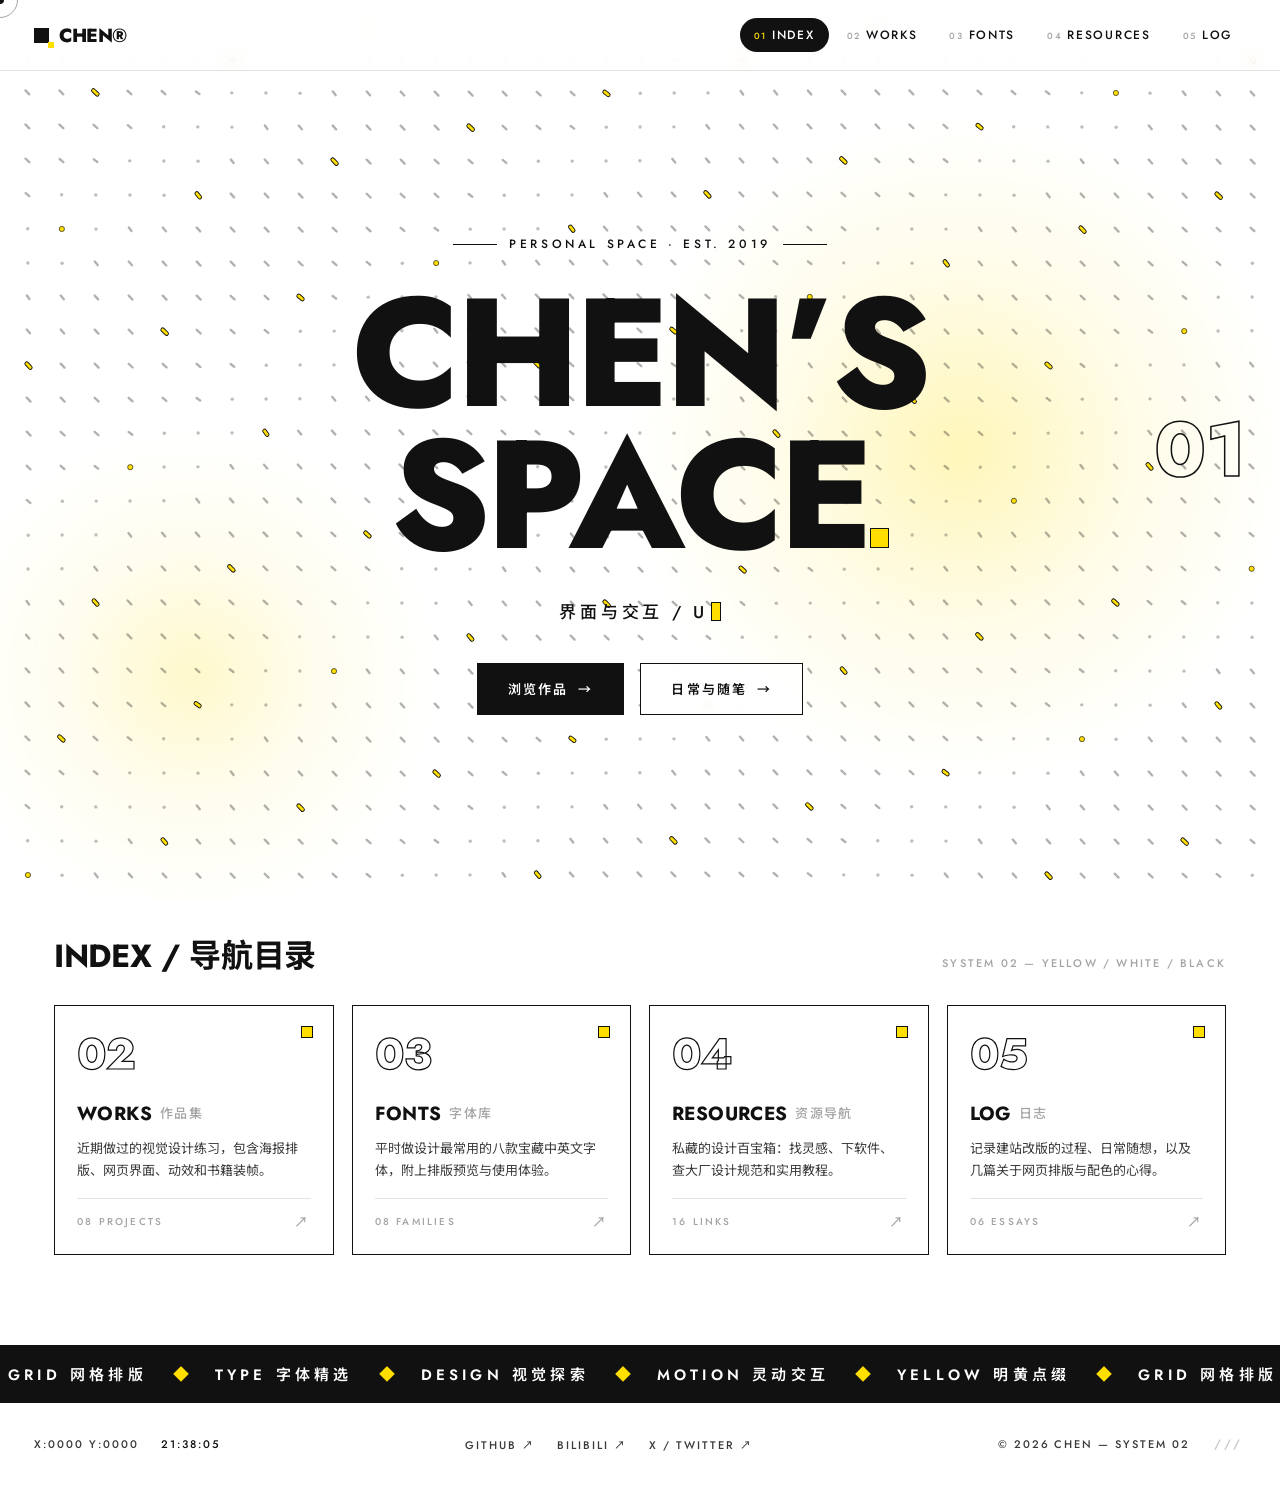
==== commit 46f194e9: "fix: 修复首页反重力粒子场层级遮挡与site.css强缓存问题，增强粒子胶囊对比度" ====
--- a/index.html
+++ b/index.html
@@ -16,18 +16,19 @@
 <link href="https://fonts.googleapis.com" rel="preconnect">
 <link crossorigin href="https://fonts.gstatic.com" rel="preconnect">
 <link href="https://fonts.googleapis.com/css2?family=Jost:wght@400;500;600;700;800&family=Instrument+Sans:wght@400;500;600&family=Noto+Sans+SC:wght@400;500;700&display=swap" rel="stylesheet">
-<link rel="stylesheet" href="assets/site.css">
+<link rel="stylesheet" href="assets/site.css?v=2">
 <style>
 /* ================= INDEX INTERACTIVE FIELD ================= */
-.dot-matrix-bg{opacity:.04}
+.dot-matrix-bg{display:none}
 .bg-glow{
-  opacity:.85;
+  z-index:0;
+  opacity:.5;
   background:
-    radial-gradient(circle 460px at var(--glow-x) var(--glow-y),rgba(255,222,0,.6) 0%,rgba(255,222,0,.22) 38%,rgba(255,222,0,0) 72%),
-    radial-gradient(circle 340px at var(--glow-x2) var(--glow-y2),rgba(255,222,0,.45) 0%,rgba(255,222,0,.15) 38%,rgba(255,222,0,0) 72%);
+    radial-gradient(circle 460px at var(--glow-x) var(--glow-y),rgba(255,222,0,.55) 0%,rgba(255,222,0,.18) 38%,rgba(255,222,0,0) 72%),
+    radial-gradient(circle 340px at var(--glow-x2) var(--glow-y2),rgba(255,222,0,.4) 0%,rgba(255,222,0,.12) 38%,rgba(255,222,0,0) 72%);
 }
 #fieldCanvas{
-  position:fixed;inset:0;width:100%;height:100%;display:block;z-index:-1;
+  position:fixed;inset:0;width:100%;height:100%;display:block;z-index:1;
   pointer-events:none;
 }
 
@@ -558,8 +559,8 @@
    ========================================================== */
 var cv = document.getElementById('fieldCanvas');
 var particles = [];
-var SPACING = 36;
-var RADIUS = 175;
+var SPACING = 34;
+var RADIUS = 195;
 var RADIUS_SQ = RADIUS * RADIUS;
 
 function buildField(){
@@ -573,7 +574,7 @@
   ctx.setTransform(dpr, 0, 0, dpr, 0, 0);
 
   particles = [];
-  var step = w < 700 ? 44 : SPACING;
+  var step = w < 700 ? 42 : SPACING;
   var cols = Math.ceil(w / step) + 1;
   var rows = Math.ceil(h / step) + 1;
   var offX = (w - (cols - 1) * step) * 0.5;
@@ -583,7 +584,7 @@
     for (var c = 0; c < cols; c++) {
       var ox = offX + c * step;
       var oy = offY + r * step;
-      var isAccent = ((r * 7 + c * 13) % 19 === 0);
+      var isAccent = ((r * 7 + c * 13) % 15 === 0);
       particles.push({
         ox: ox, oy: oy,
         x: ox, y: oy,
@@ -596,7 +597,7 @@
 }
 
 function triggerShockwave(sx, sy){
-  var shockR = 260;
+  var shockR = 290;
   var shockRSq = shockR * shockR;
   for (var i = 0; i < particles.length; i++) {
     var p = particles[i];
@@ -606,7 +607,7 @@
     if (dSq < shockRSq && dSq > 0.01) {
       var dist = Math.sqrt(dSq);
       var f = (1 - dist / shockR);
-      var push = f * f * 22;
+      var push = f * f * 26;
       p.vx += (dx / dist) * push;
       p.vy += (dy / dist) * push;
     }
@@ -624,13 +625,13 @@
       var h = window.innerHeight;
       cx.clearRect(0, 0, w, h);
 
-      var time = t * 0.0014;
+      var time = t * 0.0016;
       for (var i = 0; i < particles.length; i++) {
         var p = particles[i];
 
         /* 1. 环境微重力呼吸漂浮目标点 */
-        var floatX = p.ox + Math.sin(time + p.phase) * 3.2;
-        var floatY = p.oy + Math.cos(time * 0.85 + p.phase) * 3.2;
+        var floatX = p.ox + Math.sin(time + p.phase) * 3.8;
+        var floatY = p.oy + Math.cos(time * 0.85 + p.phase) * 3.8;
 
         /* 2. 鼠标反重力排斥场 + 动量拖拽 */
         var energy = 0;
@@ -647,10 +648,10 @@
             /* 径向反重力推开 + 微弱切向旋转感 + 鼠标速度惯性带动 */
             var nx = dx / dist;
             var ny = dy / dist;
-            var repulse = easeF * 5.8;
-            var swirl = easeF * 0.9;
-            p.vx += nx * repulse - ny * swirl + mvx * easeF * 0.08;
-            p.vy += ny * repulse + nx * swirl + mvy * easeF * 0.08;
+            var repulse = easeF * 7.2;
+            var swirl = easeF * 1.2;
+            p.vx += nx * repulse - ny * swirl + mvx * easeF * 0.1;
+            p.vy += ny * repulse + nx * swirl + mvy * easeF * 0.1;
           }
         }
 
@@ -662,36 +663,49 @@
         p.x += p.vx;
         p.y += p.vy;
 
-        /* 4. 绘制粒子：静止时是精致圆点，受力高速运动时拉伸成指向位移方向的矢量胶囊 */
+        /* 4. 绘制粒子：静止时是清晰圆点，受力高速运动时拉伸成指向位移方向的矢量胶囊 */
         var dispX = p.x - floatX;
         var dispY = p.y - floatY;
         var disp = Math.sqrt(dispX * dispX + dispY * dispY);
 
-        if (disp > 2.2 || energy > 0.15) {
+        if (disp > 1.8 || energy > 0.12) {
           var angle = Math.atan2(dispY, dispX);
-          var len = Math.min(18, 2.5 + disp * 0.38);
+          var len = Math.min(22, 3.5 + disp * 0.45);
           cx.save();
           cx.translate(p.x, p.y);
           cx.rotate(angle);
           cx.beginPath();
           cx.moveTo(-len * 0.5, 0);
           cx.lineTo(len * 0.5, 0);
-          if (energy > 0.35 || p.accent) {
+          if (energy > 0.32 || p.accent) {
+            cx.strokeStyle = '#111111';
+            cx.lineWidth = 4.6;
+            cx.lineCap = 'round';
+            cx.stroke();
             cx.strokeStyle = '#FFDE00';
-            cx.lineWidth = 3.2;
+            cx.lineWidth = 2.8;
+            cx.stroke();
           } else {
-            cx.strokeStyle = 'rgba(17,17,17,' + Math.min(0.75, 0.22 + energy * 0.5) + ')';
-            cx.lineWidth = 2;
+            cx.strokeStyle = 'rgba(17,17,17,' + Math.min(0.85, 0.32 + energy * 0.55) + ')';
+            cx.lineWidth = 2.4;
+            cx.lineCap = 'round';
+            cx.stroke();
           }
-          cx.lineCap = 'round';
-          cx.stroke();
           cx.restore();
         } else {
           cx.beginPath();
-          var r = p.accent ? 2.2 : 1.45;
+          var r = p.accent ? 2.6 : 1.7;
           cx.arc(p.x, p.y, r, 0, Math.PI * 2);
-          cx.fillStyle = p.accent ? 'rgba(255,222,0,0.9)' : 'rgba(17,17,17,0.2)';
-          cx.fill();
+          if (p.accent) {
+            cx.fillStyle = '#FFDE00';
+            cx.fill();
+            cx.lineWidth = 1;
+            cx.strokeStyle = 'rgba(17,17,17,0.65)';
+            cx.stroke();
+          } else {
+            cx.fillStyle = 'rgba(17,17,17,0.28)';
+            cx.fill();
+          }
         }
       }
     }
--- a/assets/site.css
+++ b/assets/site.css
@@ -45,11 +45,13 @@
   -ms-overflow-style: none;
 }
 ::-webkit-scrollbar { display: none; }
-html, body {
+html {
   background: var(--bg);
   color: var(--ink);
 }
 body {
+  background: transparent;
+  color: var(--ink);
   font-family: var(--sans);
   -webkit-font-smoothing: antialiased;
   min-height: 100vh;
@@ -258,7 +260,7 @@
 .dot-matrix-bg {
   position: fixed;
   inset: -12%;
-  z-index: -2;
+  z-index: 0;
   pointer-events: none;
   background-image: radial-gradient(circle, rgba(0,0,0,.5) 1.5px, transparent 1.6px);
   background-size: 34px 34px;
@@ -277,13 +279,13 @@
 .bg-glow {
   position: fixed;
   inset: 0;
-  z-index: -1;
+  z-index: 0;
   pointer-events: none;
-  mix-blend-mode: soft-light;
-  opacity: .88;
+  mix-blend-mode: multiply;
+  opacity: .55;
   background:
-    radial-gradient(circle 420px at var(--glow-x, 80%) var(--glow-y, 20%), rgba(255,222,0,.65) 0%, rgba(255,222,0,.28) 38%, rgba(255,222,0,0) 70%),
-    radial-gradient(circle 340px at var(--glow-x2, 15%) var(--glow-y2, 85%), rgba(255,222,0,.55) 0%, rgba(255,222,0,.22) 38%, rgba(255,222,0,0) 70%);
+    radial-gradient(circle 420px at var(--glow-x, 80%) var(--glow-y, 20%), rgba(255,222,0,.55) 0%, rgba(255,222,0,.22) 38%, rgba(255,222,0,0) 70%),
+    radial-gradient(circle 340px at var(--glow-x2, 15%) var(--glow-y2, 85%), rgba(255,222,0,.45) 0%, rgba(255,222,0,.18) 38%, rgba(255,222,0,0) 70%);
 }
 
 /* ================= PAGE MARKER ================= */
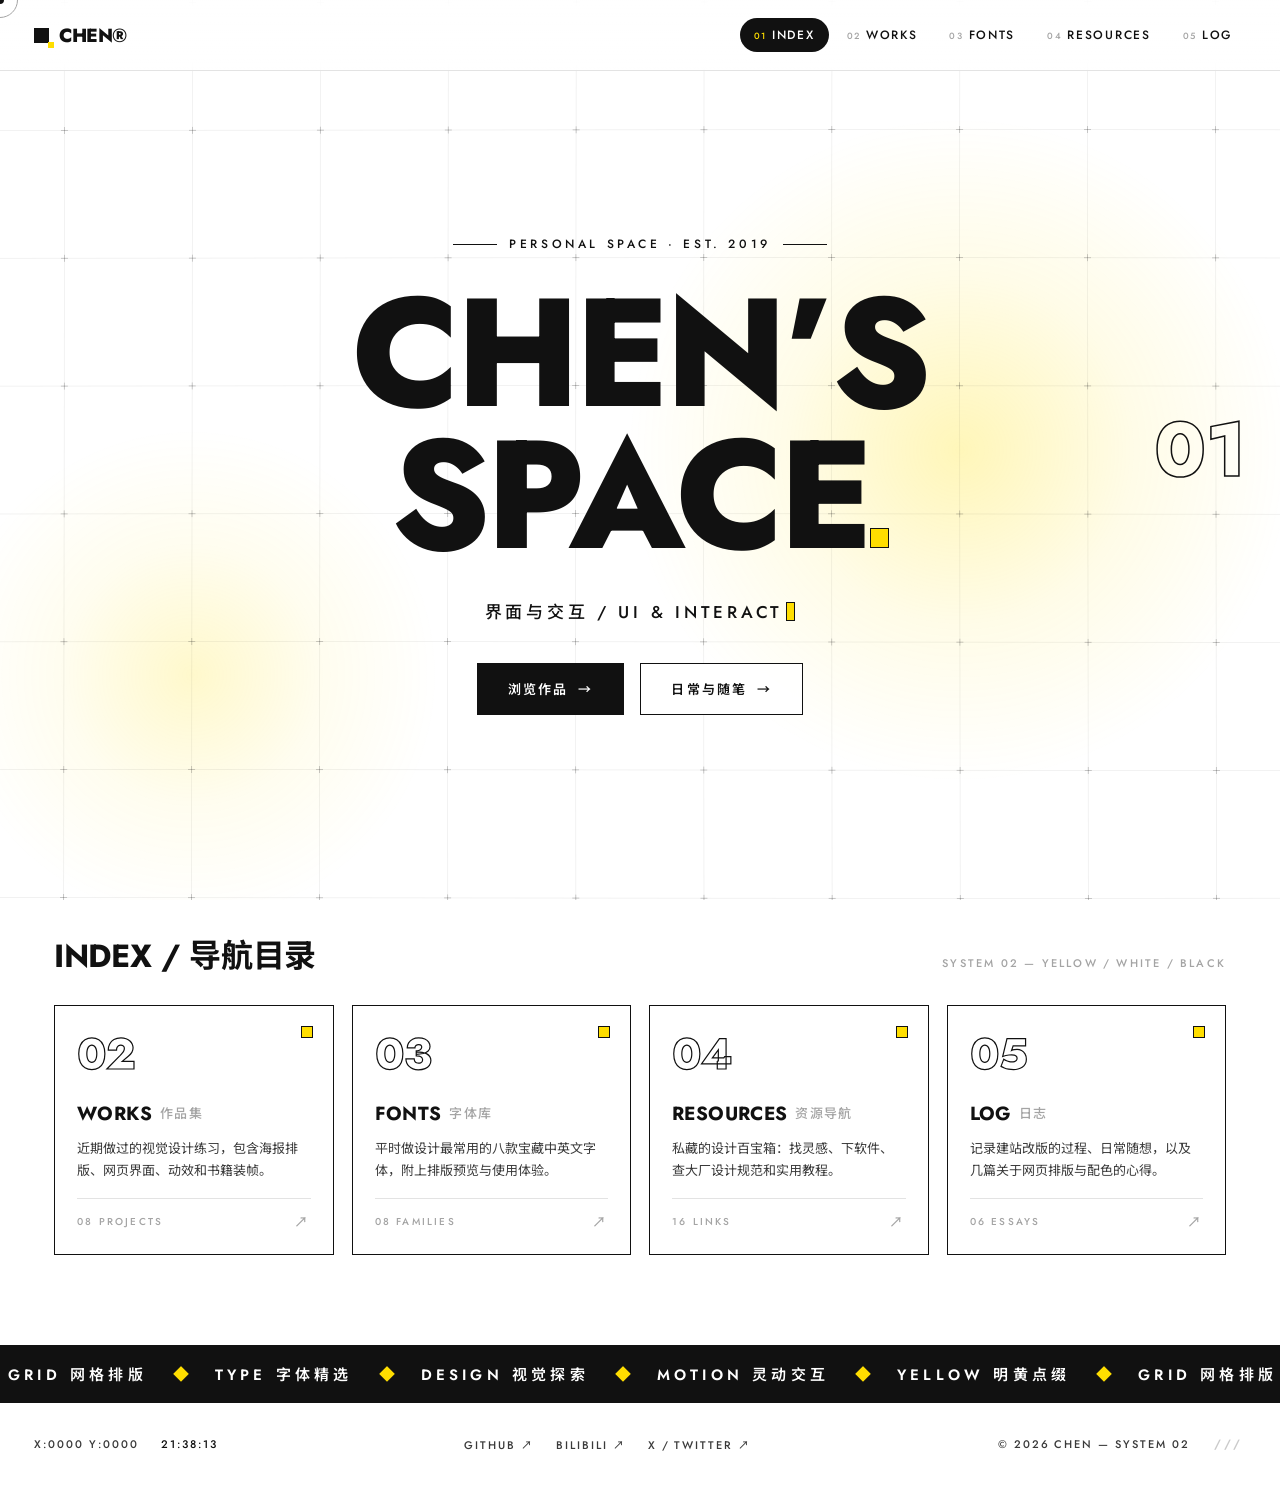
==== commit 49443026: "feat(index): 替换密集粒子为SYSTEM 02科幻工业平面弹性工程网格与十字准星遥测场" ====
--- a/index.html
+++ b/index.html
@@ -552,15 +552,18 @@
 }
 
 /* ==========================================================
-   Google Antigravity 风格互动反重力粒子矩阵背景 (fieldCanvas)
-   - 全屏自适应网格粒子，平时随正弦重力波轻柔呼吸漂浮
-   - 鼠标掠过时：推力场 + 切向涡流 + 速度拖拽，推开周围粒子并拉伸成动态胶囊矢量线
-   - 靠近鼠标高能区的粒子亮起 #FFDE00 强调色，松开后按胡克定律弹簧回弹归位
+   SYSTEM 02 — 科幻工业平面风格：弹性工程网格与十字准星遥测场 (fieldCanvas)
+   - 告别密集点阵：采用 128px 大跨度瑞士建筑网格（全屏仅约 70 个工程节点）
+   - 弹性张力网格线：1px 极细工程结构线随鼠标引力场平滑弯曲回弹
+   - 工业 CAD 节点：静止时为克制的 4px 十字准星 (+)，靠近鼠标时显现位移矢量线、
+     旋转准星与 #FFDE00 工业方芯片，最近节点实时标注微型工程坐标参数
    ========================================================== */
 var cv = document.getElementById('fieldCanvas');
-var particles = [];
-var SPACING = 34;
-var RADIUS = 195;
+var nodes = [];
+var pulses = [];
+var gridCols = 0, gridRows = 0;
+var SPACING = 128;
+var RADIUS = 240;
 var RADIUS_SQ = RADIUS * RADIUS;
 
 function buildField(){
@@ -573,45 +576,50 @@
   var ctx = cv.getContext('2d');
   ctx.setTransform(dpr, 0, 0, dpr, 0, 0);
 
-  particles = [];
-  var step = w < 700 ? 42 : SPACING;
-  var cols = Math.ceil(w / step) + 1;
-  var rows = Math.ceil(h / step) + 1;
-  var offX = (w - (cols - 1) * step) * 0.5;
-  var offY = (h - (rows - 1) * step) * 0.5;
-
-  for (var r = 0; r < rows; r++) {
-    for (var c = 0; c < cols; c++) {
+  nodes = [];
+  var step = w < 700 ? 96 : SPACING;
+  gridCols = Math.ceil(w / step) + 2;
+  gridRows = Math.ceil(h / step) + 2;
+  var offX = (w - (gridCols - 1) * step) * 0.5;
+  var offY = (h - (gridRows - 1) * step) * 0.5;
+
+  for (var r = 0; r < gridRows; r++) {
+    for (var c = 0; c < gridCols; c++) {
       var ox = offX + c * step;
       var oy = offY + r * step;
-      var isAccent = ((r * 7 + c * 13) % 15 === 0);
-      particles.push({
+      var isKey = ((r * 3 + c * 5) % 7 === 0);
+      nodes.push({
+        r: r, c: c,
         ox: ox, oy: oy,
         x: ox, y: oy,
         vx: 0, vy: 0,
-        phase: (r * 0.35) + (c * 0.25),
-        accent: isAccent
+        angle: 0,
+        energy: 0,
+        phase: (r * 0.5) + (c * 0.4),
+        isKey: isKey,
+        code: 'C' + String(c).padStart(2, '0') + '·R' + String(r).padStart(2, '0')
       });
     }
   }
 }
 
 function triggerShockwave(sx, sy){
-  var shockR = 290;
+  var shockR = 320;
   var shockRSq = shockR * shockR;
-  for (var i = 0; i < particles.length; i++) {
-    var p = particles[i];
-    var dx = p.x - sx;
-    var dy = p.y - sy;
+  for (var i = 0; i < nodes.length; i++) {
+    var n = nodes[i];
+    var dx = n.x - sx;
+    var dy = n.y - sy;
     var dSq = dx * dx + dy * dy;
     if (dSq < shockRSq && dSq > 0.01) {
       var dist = Math.sqrt(dSq);
       var f = (1 - dist / shockR);
-      var push = f * f * 26;
-      p.vx += (dx / dist) * push;
-      p.vy += (dy / dist) * push;
+      var push = f * f * 16;
+      n.vx += (dx / dist) * push;
+      n.vy += (dy / dist) * push;
     }
   }
+  pulses.push({ x: sx, y: sy, size: 12, alpha: 0.95 });
 }
 
 if (cv && cv.getContext) {
@@ -625,88 +633,195 @@
       var h = window.innerHeight;
       cx.clearRect(0, 0, w, h);
 
-      var time = t * 0.0016;
-      for (var i = 0; i < particles.length; i++) {
-        var p = particles[i];
-
-        /* 1. 环境微重力呼吸漂浮目标点 */
-        var floatX = p.ox + Math.sin(time + p.phase) * 3.8;
-        var floatY = p.oy + Math.cos(time * 0.85 + p.phase) * 3.8;
-
-        /* 2. 鼠标反重力排斥场 + 动量拖拽 */
-        var energy = 0;
+      var time = t * 0.001;
+      var closestNode = null;
+      var maxEnergy = 0.32;
+
+      /* 1. 更新所有工程网格节点的物理坐标 */
+      for (var i = 0; i < nodes.length; i++) {
+        var n = nodes[i];
+        var floatX = n.ox + Math.sin(time + n.phase) * 1.5;
+        var floatY = n.oy + Math.cos(time * 0.85 + n.phase) * 1.5;
+
+        var targetEnergy = 0;
         if (pointerActive) {
-          var dx = p.x - mx;
-          var dy = p.y - my;
+          var dx = n.x - mx;
+          var dy = n.y - my;
           var dSq = dx * dx + dy * dy;
           if (dSq < RADIUS_SQ && dSq > 0.01) {
             var dist = Math.sqrt(dSq);
             var factor = 1 - dist / RADIUS;
             var easeF = factor * factor;
-            energy = factor;
-
-            /* 径向反重力推开 + 微弱切向旋转感 + 鼠标速度惯性带动 */
+            targetEnergy = factor;
+
+            /* 克制的工业感排斥张力（最大偏移约 22px，保持网格秩序） */
             var nx = dx / dist;
             var ny = dy / dist;
-            var repulse = easeF * 7.2;
-            var swirl = easeF * 1.2;
-            p.vx += nx * repulse - ny * swirl + mvx * easeF * 0.1;
-            p.vy += ny * repulse + nx * swirl + mvy * easeF * 0.1;
+            var repulse = easeF * 3.2;
+            n.vx += nx * repulse + mvx * easeF * 0.04;
+            n.vy += ny * repulse + mvy * easeF * 0.04;
           }
         }
 
-        /* 3. 胡克定律弹簧恢复力 + 阻尼 */
-        p.vx += (floatX - p.x) * 0.075;
-        p.vy += (floatY - p.y) * 0.075;
-        p.vx *= 0.82;
-        p.vy *= 0.82;
-        p.x += p.vx;
-        p.y += p.vy;
-
-        /* 4. 绘制粒子：静止时是清晰圆点，受力高速运动时拉伸成指向位移方向的矢量胶囊 */
-        var dispX = p.x - floatX;
-        var dispY = p.y - floatY;
-        var disp = Math.sqrt(dispX * dispX + dispY * dispY);
-
-        if (disp > 1.8 || energy > 0.12) {
-          var angle = Math.atan2(dispY, dispX);
-          var len = Math.min(22, 3.5 + disp * 0.45);
-          cx.save();
-          cx.translate(p.x, p.y);
-          cx.rotate(angle);
-          cx.beginPath();
-          cx.moveTo(-len * 0.5, 0);
-          cx.lineTo(len * 0.5, 0);
-          if (energy > 0.32 || p.accent) {
-            cx.strokeStyle = '#111111';
-            cx.lineWidth = 4.6;
-            cx.lineCap = 'round';
-            cx.stroke();
-            cx.strokeStyle = '#FFDE00';
-            cx.lineWidth = 2.8;
-            cx.stroke();
-          } else {
-            cx.strokeStyle = 'rgba(17,17,17,' + Math.min(0.85, 0.32 + energy * 0.55) + ')';
-            cx.lineWidth = 2.4;
-            cx.lineCap = 'round';
-            cx.stroke();
+        n.energy += (targetEnergy - n.energy) * 0.14;
+        n.vx += (floatX - n.x) * 0.085;
+        n.vy += (floatY - n.y) * 0.085;
+        n.vx *= 0.80;
+        n.vy *= 0.80;
+        n.x += n.vx;
+        n.y += n.vy;
+
+        var targetAngle = n.energy > 0.08 ? Math.PI * 0.25 : 0;
+        n.angle += (targetAngle - n.angle) * 0.12;
+
+        if (n.energy > maxEnergy) {
+          maxEnergy = n.energy;
+          closestNode = n;
+        }
+      }
+
+      /* 2. 绘制 1px 弹性建筑网格线 (Horizontal & Vertical CAD Lines) */
+      cx.beginPath();
+      for (var r = 0; r < gridRows; r++) {
+        for (var c = 0; c < gridCols; c++) {
+          var idx = r * gridCols + c;
+          var cur = nodes[idx];
+          if (c < gridCols - 1) {
+            var right = nodes[idx + 1];
+            cx.moveTo(cur.x, cur.y);
+            cx.lineTo(right.x, right.y);
           }
-          cx.restore();
-        } else {
-          cx.beginPath();
-          var r = p.accent ? 2.6 : 1.7;
-          cx.arc(p.x, p.y, r, 0, Math.PI * 2);
-          if (p.accent) {
-            cx.fillStyle = '#FFDE00';
-            cx.fill();
-            cx.lineWidth = 1;
-            cx.strokeStyle = 'rgba(17,17,17,0.65)';
-            cx.stroke();
-          } else {
-            cx.fillStyle = 'rgba(17,17,17,0.28)';
-            cx.fill();
+          if (r < gridRows - 1) {
+            var down = nodes[idx + gridCols];
+            cx.moveTo(cur.x, cur.y);
+            cx.lineTo(down.x, down.y);
           }
         }
+      }
+      cx.strokeStyle = 'rgba(17,17,17,0.055)';
+      cx.lineWidth = 1;
+      cx.stroke();
+
+      /* 3. 高亮鼠标附近的局部张力网格线段 */
+      if (pointerActive) {
+        cx.beginPath();
+        for (var r2 = 0; r2 < gridRows; r2++) {
+          for (var c2 = 0; c2 < gridCols; c2++) {
+            var idx2 = r2 * gridCols + c2;
+            var cur2 = nodes[idx2];
+            if (cur2.energy < 0.08) continue;
+            if (c2 < gridCols - 1) {
+              var right2 = nodes[idx2 + 1];
+              if (right2.energy > 0.05) {
+                cx.moveTo(cur2.x, cur2.y);
+                cx.lineTo(right2.x, right2.y);
+              }
+            }
+            if (r2 < gridRows - 1) {
+              var down2 = nodes[idx2 + gridCols];
+              if (down2.energy > 0.05) {
+                cx.moveTo(cur2.x, cur2.y);
+                cx.lineTo(down2.x, down2.y);
+              }
+            }
+          }
+        }
+        cx.strokeStyle = 'rgba(17,17,17,0.16)';
+        cx.lineWidth = 1;
+        cx.stroke();
+      }
+
+      /* 4. 绘制每个网格交点的工业十字准星 (+) 与基准芯片 */
+      for (var j = 0; j < nodes.length; j++) {
+        var nd = nodes[j];
+        var e = nd.energy;
+        var dispX = nd.x - nd.ox;
+        var dispY = nd.y - nd.oy;
+        var dispSq = dispX * dispX + dispY * dispY;
+
+        /* 若节点发生明显弹性偏移，画出它与原始基准点之间的 1px 测量牵引线 */
+        if (dispSq > 9) {
+          cx.beginPath();
+          cx.moveTo(nd.ox, nd.oy);
+          cx.lineTo(nd.x, nd.y);
+          cx.strokeStyle = 'rgba(17,17,17,0.22)';
+          cx.lineWidth = 1;
+          cx.stroke();
+
+          /* 原始锚点留一个极小的基准点 */
+          cx.fillStyle = 'rgba(17,17,17,0.2)';
+          cx.fillRect(nd.ox - 1, nd.oy - 1, 2, 2);
+        }
+
+        cx.save();
+        cx.translate(nd.x, nd.y);
+        cx.rotate(nd.angle);
+
+        if (e > 0.38 || (nd.isKey && e > 0.15)) {
+          /* 激活态工业方块芯片（黄芯黑框，呼应全站 SYSTEM 02 语言） */
+          var sq = 6 + e * 2.5;
+          var half = sq * 0.5;
+          cx.fillStyle = '#FFDE00';
+          cx.fillRect(-half, -half, sq, sq);
+          cx.strokeStyle = '#111111';
+          cx.lineWidth = 1.25;
+          cx.strokeRect(-half, -half, sq, sq);
+        } else {
+          /* 精密工业十字准星 (+) */
+          var arm = 3.5 + e * 4;
+          cx.beginPath();
+          cx.moveTo(-arm, 0);
+          cx.lineTo(arm, 0);
+          cx.moveTo(0, -arm);
+          cx.lineTo(0, arm);
+          cx.strokeStyle = 'rgba(17,17,17,' + (0.2 + e * 0.55).toFixed(2) + ')';
+          cx.lineWidth = e > 0.15 ? 1.3 : 1;
+          cx.stroke();
+        }
+        cx.restore();
+      }
+
+      /* 5. 距离鼠标最近的高能节点：绘制工业取景角标与微型工程参数 */
+      if (closestNode && pointerActive) {
+        var cn = closestNode;
+        var bSize = 13;
+        var bLen = 4;
+        cx.strokeStyle = '#111111';
+        cx.lineWidth = 1.2;
+        cx.beginPath();
+        /* 左上与右下取景折角 [ ] */
+        cx.moveTo(cn.x - bSize, cn.y - bSize + bLen);
+        cx.lineTo(cn.x - bSize, cn.y - bSize);
+        cx.lineTo(cn.x - bSize + bLen, cn.y - bSize);
+        cx.moveTo(cn.x + bSize - bLen, cn.y + bSize);
+        cx.lineTo(cn.x + bSize, cn.y + bSize);
+        cx.lineTo(cn.x + bSize, cn.y + bSize - bLen);
+        cx.stroke();
+
+        cx.font = '600 9px Jost, monospace';
+        cx.fillStyle = 'rgba(17,17,17,0.65)';
+        cx.fillText(cn.code, cn.x + 16, cn.y + 3);
+      }
+
+      /* 6. 点击触发的工业几何扫描框脉冲 */
+      for (var k = pulses.length - 1; k >= 0; k--) {
+        var pl = pulses[k];
+        pl.size += (220 - pl.size) * 0.12;
+        pl.alpha *= 0.91;
+        if (pl.alpha < 0.03) {
+          pulses.splice(k, 1);
+          continue;
+        }
+        var hs = pl.size * 0.5;
+        cx.save();
+        cx.translate(pl.x, pl.y);
+        cx.strokeStyle = 'rgba(255,222,0,' + pl.alpha.toFixed(2) + ')';
+        cx.lineWidth = 2;
+        cx.strokeRect(-hs, -hs, pl.size, pl.size);
+        cx.strokeStyle = 'rgba(17,17,17,' + (pl.alpha * 0.7).toFixed(2) + ')';
+        cx.lineWidth = 1;
+        cx.strokeRect(-hs - 3, -hs - 3, pl.size + 6, pl.size + 6);
+        cx.restore();
       }
     }
     if (!reduceMotion) requestAnimationFrame(renderField);
